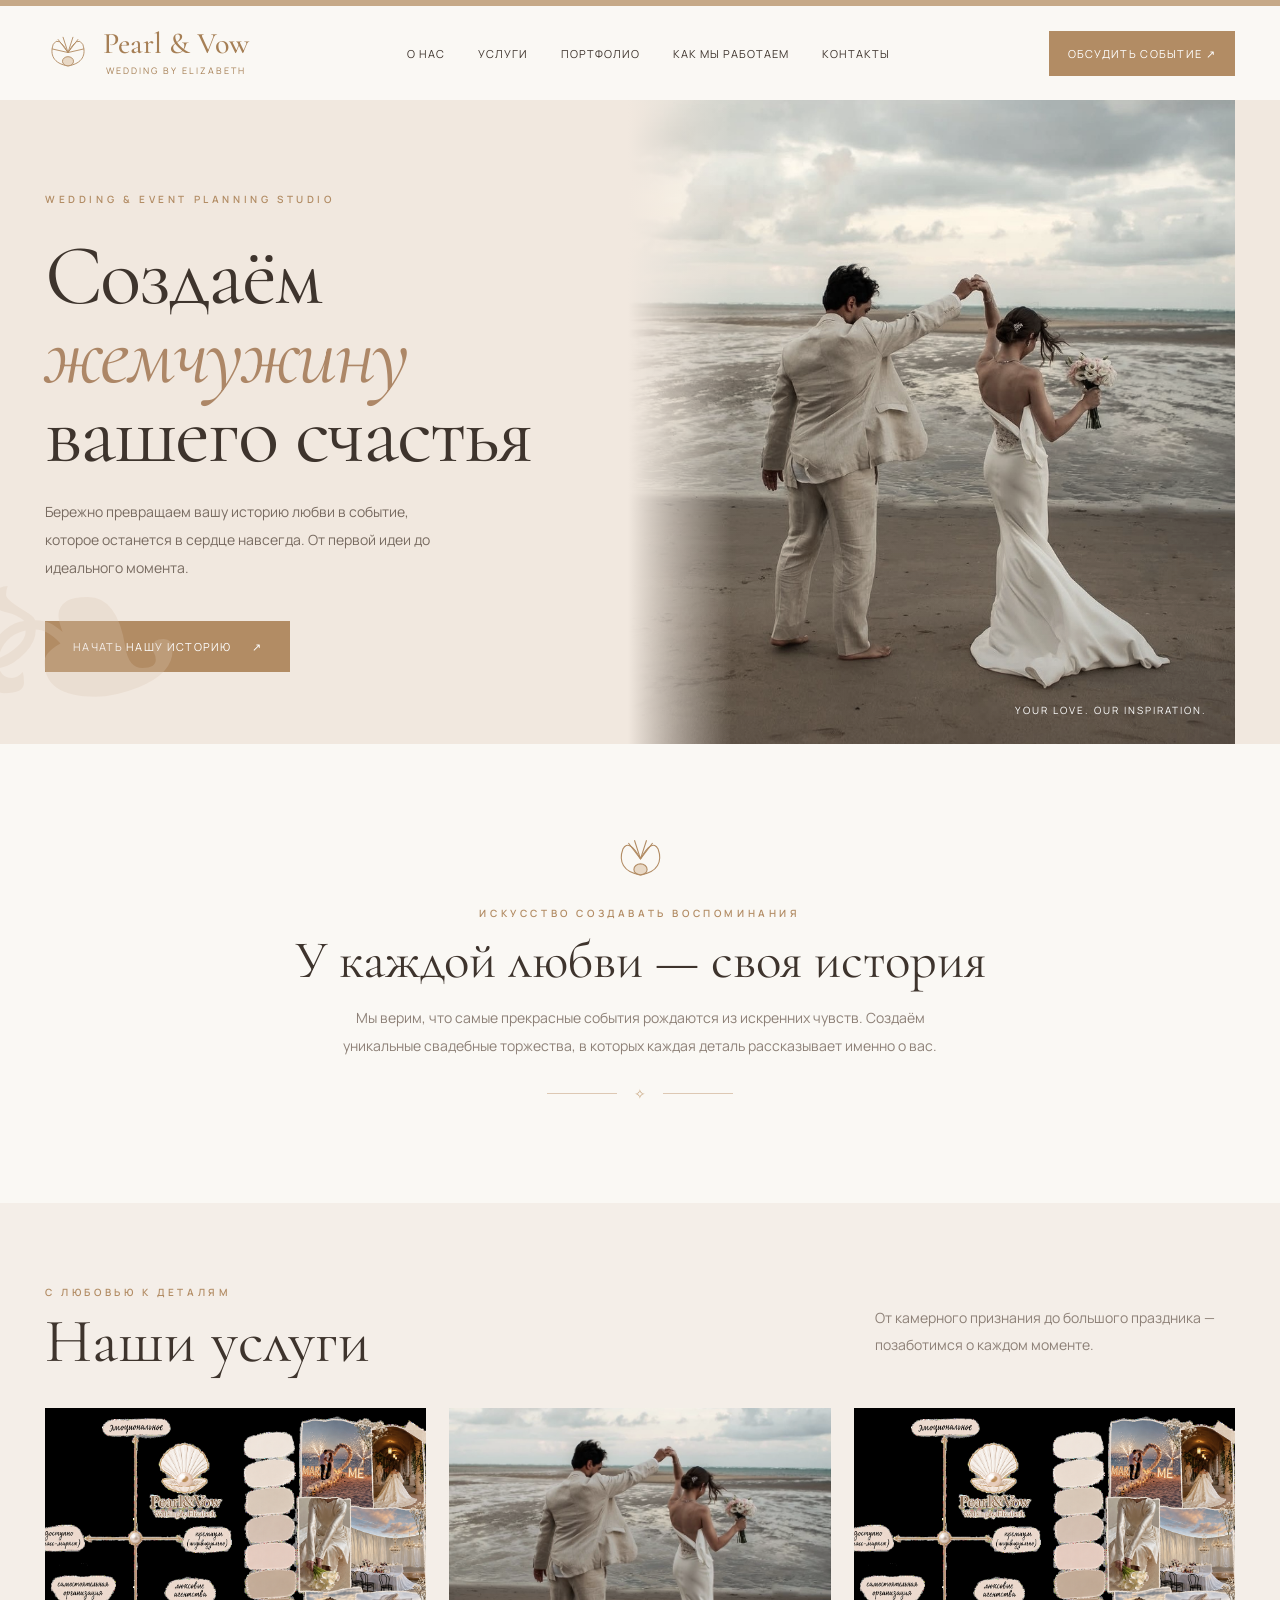
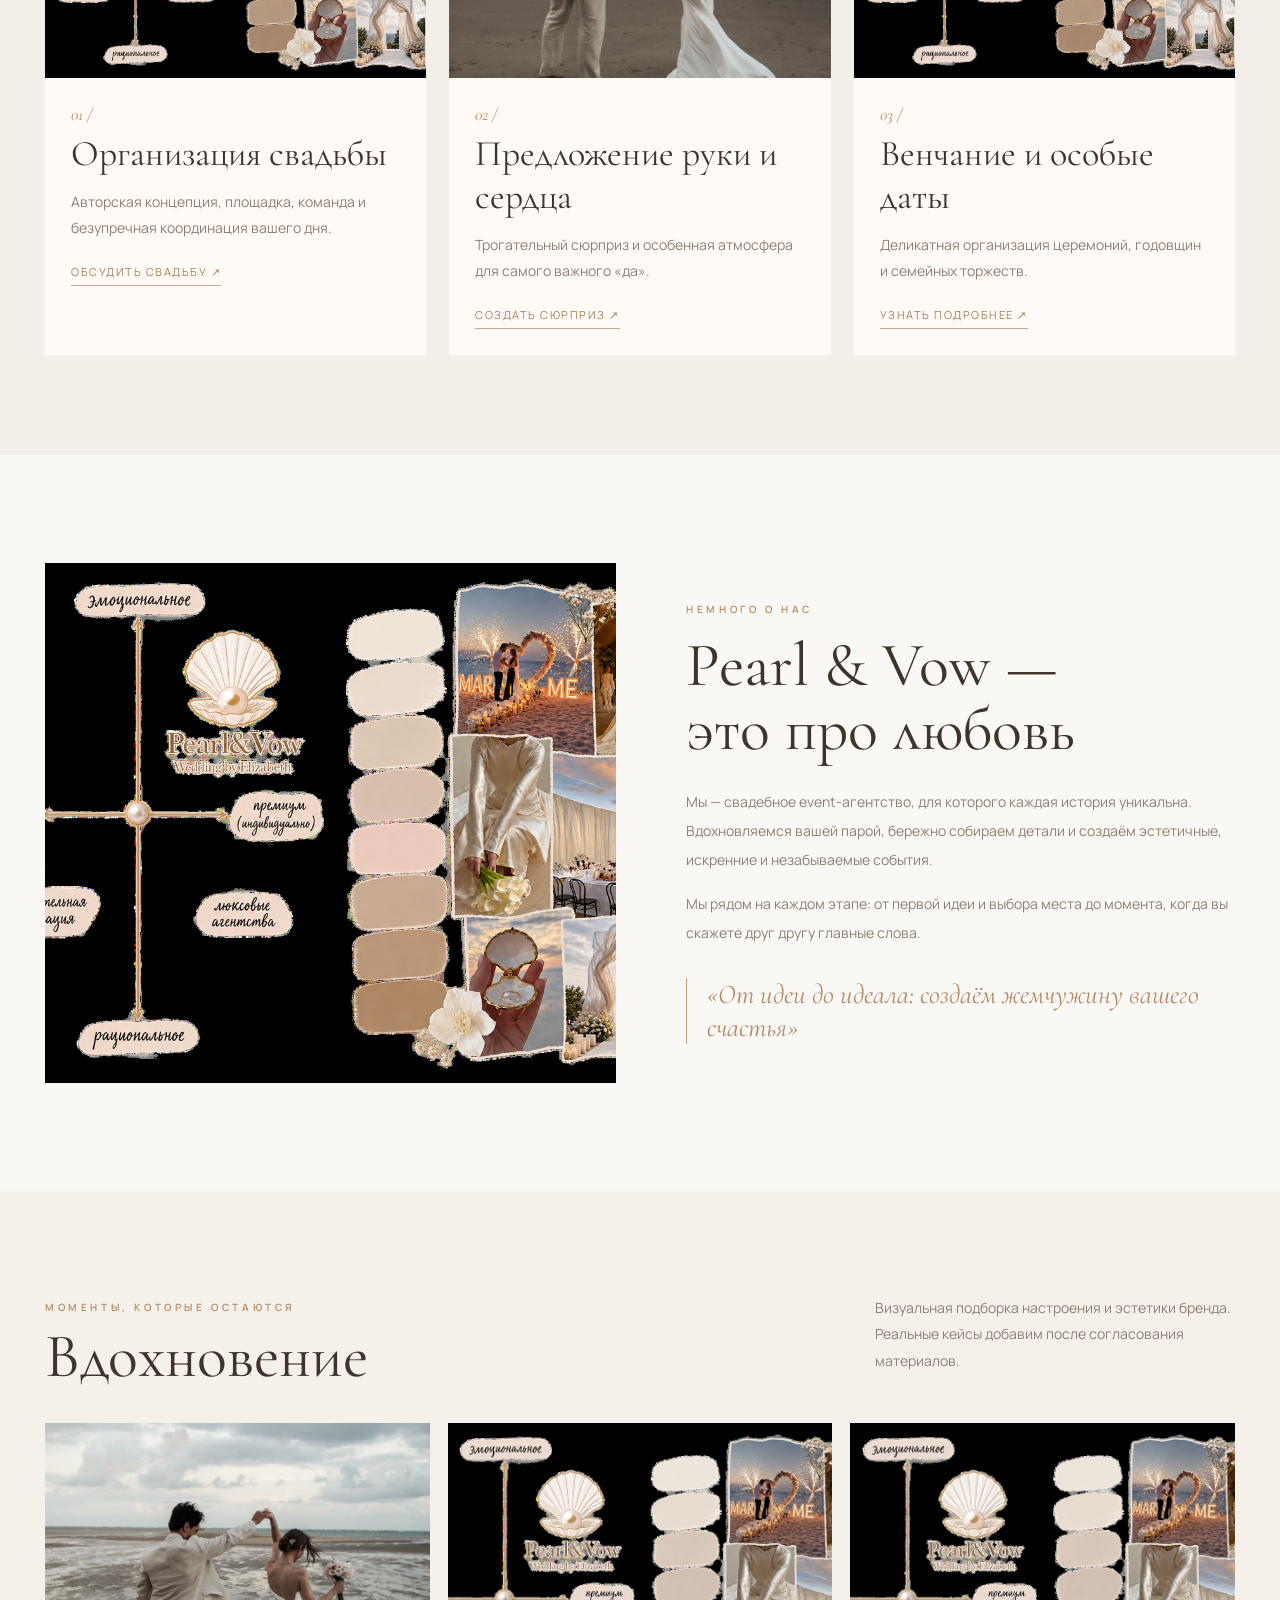
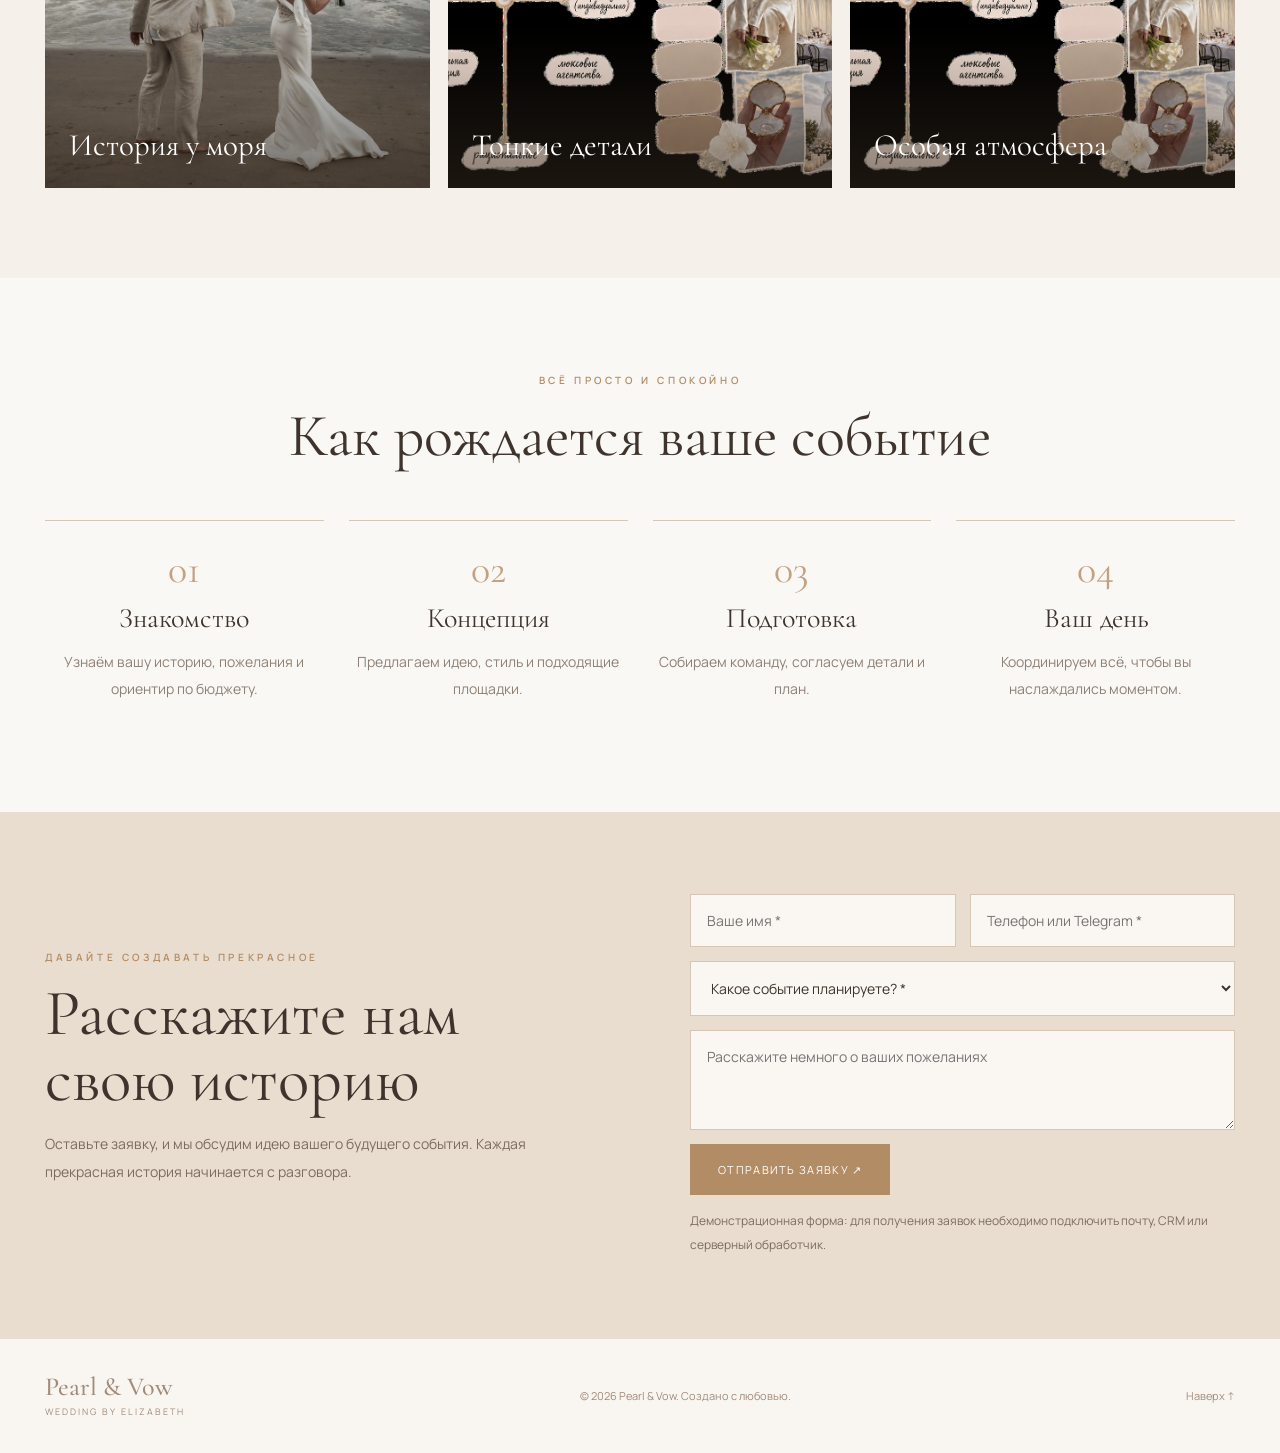
==== index.html @ ef1412bf "Initial" ====
<!doctype html>
<html lang="ru"><head><meta charset="UTF-8"><meta name="viewport" content="width=device-width,initial-scale=1"><meta name="description" content="Pearl & Vow — организация свадеб, венчаний и предложений руки и сердца. Создаём жемчужину вашего счастья."><title>Pearl & Vow — Wedding by Elizabeth</title><link rel="preconnect" href="https://fonts.googleapis.com"><link rel="preconnect" href="https://fonts.gstatic.com" crossorigin><link href="https://fonts.googleapis.com/css2?family=Cormorant+Garamond:wght@400;500;600&family=Manrope:wght@300;400;500;600&display=swap" rel="stylesheet"><style>
:root{--paper:#faf8f4;--cream:#f3eee7;--sand:#e5d7ca;--gold:#b28c64;--ink:#3e342d;--muted:#8d8077}*{box-sizing:border-box}html{scroll-behavior:smooth}body{margin:0;background:var(--paper);color:var(--ink);font-family:Manrope,Arial,sans-serif;font-size:14px}a{color:inherit;text-decoration:none}button,input,select,textarea{font:inherit}button{cursor:pointer}.wrap{width:min(1190px,calc(100% - 80px));margin:auto}.topline{height:6px;background:#c6a988}.nav{height:94px;display:flex;align-items:center;justify-content:space-between;gap:20px}.logo{display:flex;align-items:center;gap:12px;color:#a67f55}.shell{width:46px;height:46px;flex-shrink:0}.brand{font:500 30px/1 'Cormorant Garamond',Georgia,serif;white-space:nowrap}.brand small{display:block;text-align:center;font:9px Manrope;letter-spacing:2px;margin-top:5px}.links{display:flex;gap:33px;align-items:center;font-size:11px;letter-spacing:1px;text-transform:uppercase}.links a:hover{color:var(--gold)}.btn{display:inline-flex;align-items:center;justify-content:center;gap:20px;background:var(--gold);color:white;border:1px solid var(--gold);padding:17px 27px;font-size:11px;letter-spacing:1.3px;text-transform:uppercase;transition:.2s}.btn:hover{background:#97714d}.btn.outline{background:transparent;color:var(--gold)}.nav .btn{padding:14px 18px}.hero{position:relative;background:#f1e8df;overflow:hidden;min-height:620px}.hero-inner{display:grid;grid-template-columns:49% 51%;min-height:620px}.hero-copy{position:relative;padding:92px 35px 72px 0;z-index:2}.eyebrow{font-size:10px;letter-spacing:3.6px;text-transform:uppercase;color:var(--gold);font-weight:600}.hero h1,h2,h3{font-family:'Cormorant Garamond',Georgia,serif;font-weight:400}.hero h1{font-size:clamp(64px,6.7vw,104px);line-height:.92;letter-spacing:-2px;margin:31px 0 24px}.hero h1 em{color:#ad8767;font-weight:400}.hero p{max-width:410px;color:#786b61;font-size:14px;line-height:2}.hero .btn{margin-top:25px}.hero-image{position:relative;min-height:620px;background:#c9b9a9}.hero-image img{width:100%;height:100%;position:absolute;object-fit:cover;object-position:center 44%;filter:saturate(.72) sepia(.12)}.hero-image:after{content:'';position:absolute;inset:0;background:linear-gradient(90deg,#f1e8df 0%,transparent 17%),linear-gradient(0deg,#5d493b33,transparent 35%)}.hero-caption{position:absolute;right:28px;bottom:27px;color:white;z-index:2;letter-spacing:2px;font-size:10px;text-transform:uppercase}.flower{position:absolute;left:-85px;bottom:-80px;font:280px 'Cormorant Garamond',serif;color:#dbc5b2;opacity:.28;pointer-events:none}.intro{padding:88px 0 76px;text-align:center}.intro .shell{margin:0 auto 15px;width:55px;height:55px}.intro h2{font-size:53px;margin:8px 0 12px}.intro p{max-width:630px;margin:0 auto;line-height:2;color:var(--muted)}.ornament{display:flex;align-items:center;justify-content:center;gap:17px;color:#c9a882;margin:24px auto}.ornament:before,.ornament:after{content:'';width:70px;height:1px;background:#ddc8b3}.services{padding:82px 0 100px;background:#f4eee8}.section-heading{display:flex;align-items:end;justify-content:space-between;gap:20px;margin-bottom:35px}.section-heading h2{font-size:62px;line-height:1;margin:12px 0 0}.section-heading p{color:var(--muted);max-width:360px;line-height:1.9}.service-grid{display:grid;grid-template-columns:repeat(3,1fr);gap:23px}.service{background:#fffaf6;overflow:hidden}.service-image{height:270px;overflow:hidden;background:#e5d6c8}.service-image img{height:100%;width:100%;object-fit:cover;transition:transform .5s;filter:saturate(.8)}.service:hover img{transform:scale(1.04)}.service-body{padding:26px 26px 32px}.service .num{font:italic 17px 'Cormorant Garamond',serif;color:var(--gold)}.service h3{font-size:36px;margin:7px 0}.service p{color:var(--muted);line-height:1.9;min-height:58px}.more{font-size:11px;letter-spacing:1.5px;text-transform:uppercase;color:#a47f5a;border-bottom:1px solid #c7aa8b;padding-bottom:6px}.about{padding:108px 0}.about-grid{display:grid;grid-template-columns:48% 52%;gap:70px;align-items:center}.about-photo{height:520px;position:relative;background:#eee4d9}.about-photo img{width:100%;height:100%;object-fit:cover;object-position:center}.about-copy{padding-right:70px}.about h2{font-size:62px;line-height:1.04;margin:18px 0 24px}.about p{line-height:2.1;color:var(--muted)}.quote{font:italic 27px 'Cormorant Garamond',serif;color:#b08b69;border-left:1px solid #c4a17e;padding-left:20px;margin-top:30px}.portfolio{background:#f6f0ea;padding:90px 0}.portfolio-grid{display:grid;grid-template-columns:1fr 1fr 1fr;gap:18px}.portfolio-card{position:relative;height:365px;overflow:hidden;background:#ddcbb8}.portfolio-card img{width:100%;height:100%;object-fit:cover;filter:saturate(.72);transition:transform .4s}.portfolio-card:hover img{transform:scale(1.05)}.portfolio-card:after{content:'';position:absolute;inset:55% 0 0;background:linear-gradient(transparent,#35291e88)}.portfolio-card span{position:absolute;bottom:24px;left:24px;color:white;z-index:1;font:31px 'Cormorant Garamond',serif}.steps{padding:95px 0;text-align:center}.steps h2{font-size:60px;margin:13px 0 48px}.steps-grid{display:grid;grid-template-columns:repeat(4,1fr);gap:25px}.step{border-top:1px solid #d9c7b5;padding-top:24px}.step b{font:40px 'Cormorant Garamond',serif;color:#c2a282}.step h3{font-size:28px;margin:8px 0}.step p{color:var(--muted);line-height:1.9}.contact{background:#e9ddd0;padding:82px 0}.contact-grid{display:grid;grid-template-columns:1fr 1fr;gap:100px;align-items:center}.contact h2{font-size:65px;line-height:1.02;margin:17px 0}.contact p{line-height:2;color:#7b6c60}.contact form{display:grid;grid-template-columns:1fr 1fr;gap:14px}.contact input,.contact select,.contact textarea{width:100%;padding:16px;border:1px solid #d7c6b5;background:#faf7f2;color:var(--ink);outline-color:#b28c64;border-radius:0}.contact textarea,.contact form button,.contact .full{grid-column:1/-1}.contact textarea{resize:vertical;min-height:100px}.contact form button{justify-self:start}.notice{font-size:12px!important;grid-column:1/-1;margin:0}.footer{background:#f9f6f2;padding:35px 0}.footer-inner{display:flex;align-items:center;justify-content:space-between;color:#a18b7b;font-size:11px}.footer .brand{font-size:26px}.mobile-menu{display:none}.mobile-links{display:none}@media(max-width:900px){.wrap{width:min(100% - 36px,1190px)}.links,.nav>.btn{display:none}.nav{height:78px}.mobile-menu{display:block;border:0;background:transparent;font-size:26px;color:var(--ink)}.mobile-links.open{display:flex;flex-direction:column;gap:18px;padding:15px 20px 25px;background:var(--paper)}.hero-inner{grid-template-columns:1fr}.hero-copy{padding:65px 0 50px}.hero-image{min-height:430px}.hero{min-height:0}.hero h1{font-size:74px}.service-grid,.portfolio-grid{grid-template-columns:1fr 1fr}.about-grid,.contact-grid{grid-template-columns:1fr;gap:35px}.about-copy{padding-right:0}.steps-grid{grid-template-columns:1fr 1fr}.section-heading h2{font-size:49px}}@media(max-width:600px){.brand{font-size:25px}.hero h1{font-size:60px}.hero-image{min-height:340px}.intro,.about,.portfolio,.services,.steps,.contact{padding:60px 0}.intro h2,.about h2,.steps h2,.contact h2{font-size:46px}.section-heading{display:block}.section-heading h2{font-size:45px}.service-grid,.portfolio-grid,.steps-grid,.contact form{grid-template-columns:1fr}.portfolio-card{height:320px}.about-photo{height:400px}.contact-grid{gap:20px}.contact form button,.contact textarea,.contact .full{grid-column:1}.footer-inner{gap:20px;flex-wrap:wrap}.service-image{height:280px}}
</style></head><body><div class="topline"></div><header class="wrap nav"><a class="logo" href="#top"><svg class="shell" viewBox="0 0 100 100" fill="none" stroke="#b28c64" stroke-width="2"><path d="M50 78C18 73 10 53 18 31Q29 11 50 49Q71 11 82 31C90 53 82 73 50 78Z"/><path d="M50 49 28 20M50 49 39 15M50 49 61 15M50 49 72 20M50 49 15 41M50 49 85 41"/><ellipse cx="50" cy="68" rx="12" ry="10" fill="#e8d8c5" stroke="#b28c64"/></svg><span class="brand">Pearl & Vow<small>WEDDING BY ELIZABETH</small></span></a><nav class="links"><a href="#about">О нас</a><a href="#services">Услуги</a><a href="#portfolio">Портфолио</a><a href="#steps">Как мы работаем</a><a href="#contact">Контакты</a></nav><a class="btn" href="#contact">Обсудить событие ↗</a><button class="mobile-menu" aria-label="Открыть меню" onclick="document.querySelector('.mobile-links').classList.toggle('open')">☰</button></header><nav class="mobile-links wrap"><a href="#about">О нас</a><a href="#services">Услуги</a><a href="#portfolio">Портфолио</a><a href="#steps">Как мы работаем</a><a href="#contact">Контакты</a></nav>
<main id="top"><section class="hero"><div class="wrap hero-inner"><div class="hero-copy"><div class="eyebrow">Wedding & event planning studio</div><h1>Создаём<br><em>жемчужину</em><br>вашего счастья</h1><p>Бережно превращаем вашу историю любви в событие, которое останется в сердце навсегда. От первой идеи до идеального момента.</p><a class="btn" href="#contact">Начать нашу историю <span>↗</span></a><div class="flower">❧</div></div><div class="hero-image"><img src="assets/beach.jpeg" alt="Молодожёны на берегу моря"><span class="hero-caption">Your love. Our inspiration.</span></div></div></section>
<section class="intro wrap"><svg class="shell" viewBox="0 0 100 100" fill="none" stroke="#b28c64" stroke-width="2"><path d="M50 78C18 73 10 53 18 31Q29 11 50 49Q71 11 82 31C90 53 82 73 50 78Z"/><path d="M50 49 28 20M50 49 39 15M50 49 61 15M50 49 72 20"/><ellipse cx="50" cy="68" rx="12" ry="10" fill="#e8d8c5"/></svg><div class="eyebrow">Искусство создавать воспоминания</div><h2>У каждой любви — своя история</h2><p>Мы верим, что самые прекрасные события рождаются из искренних чувств. Создаём уникальные свадебные торжества, в которых каждая деталь рассказывает именно о вас.</p><div class="ornament">✧</div></section>
<section class="services" id="services"><div class="wrap"><div class="section-heading"><div><div class="eyebrow">С любовью к деталям</div><h2>Наши услуги</h2></div><p>От камерного признания до большого праздника — позаботимся о каждом моменте.</p></div><div class="service-grid"><article class="service"><div class="service-image"><img src="https://images.unsplash.com/photo-1519741497674-611481863552?w=900&q=85" alt="Свадебная церемония" onerror="this.src='assets/moodboard.png'"></div><div class="service-body"><span class="num">01 /</span><h3>Организация свадьбы</h3><p>Авторская концепция, площадка, команда и безупречная координация вашего дня.</p><a class="more" href="#contact">Обсудить свадьбу ↗</a></div></article><article class="service"><div class="service-image"><img src="https://images.unsplash.com/photo-1523438885200-e635ba2c371e?w=900&q=85" alt="Предложение руки и сердца" onerror="this.src='assets/beach.jpeg'"></div><div class="service-body"><span class="num">02 /</span><h3>Предложение руки и сердца</h3><p>Трогательный сюрприз и особенная атмосфера для самого важного «да».</p><a class="more" href="#contact">Создать сюрприз ↗</a></div></article><article class="service"><div class="service-image"><img src="https://images.unsplash.com/photo-1511795409834-ef04bbd61622?w=900&q=85" alt="Праздничное оформление" onerror="this.src='assets/moodboard.png'"></div><div class="service-body"><span class="num">03 /</span><h3>Венчание и особые даты</h3><p>Деликатная организация церемоний, годовщин и семейных торжеств.</p><a class="more" href="#contact">Узнать подробнее ↗</a></div></article></div></div></section>
<section class="about wrap" id="about"><div class="about-grid"><div class="about-photo"><img src="assets/moodboard.png" alt="Фирменный свадебный мудборд Pearl & Vow"></div><div class="about-copy"><div class="eyebrow">Немного о нас</div><h2>Pearl & Vow —<br>это про любовь</h2><p>Мы — свадебное event-агентство, для которого каждая история уникальна. Вдохновляемся вашей парой, бережно собираем детали и создаём эстетичные, искренние и незабываемые события.</p><p>Мы рядом на каждом этапе: от первой идеи и выбора места до момента, когда вы скажете друг другу главные слова.</p><div class="quote">«От идеи до идеала: создаём жемчужину вашего счастья»</div></div></div></section>
<section class="portfolio" id="portfolio"><div class="wrap"><div class="section-heading"><div><div class="eyebrow">Моменты, которые остаются</div><h2>Вдохновение</h2></div><p>Визуальная подборка настроения и эстетики бренда. Реальные кейсы добавим после согласования материалов.</p></div><div class="portfolio-grid"><div class="portfolio-card"><img src="assets/beach.jpeg" alt="История любви у моря"><span>История у моря</span></div><div class="portfolio-card"><img src="https://images.unsplash.com/photo-1519225421980-715cb0215aed?w=900&q=85" alt="Свадебный декор" onerror="this.src='assets/moodboard.png'"><span>Тонкие детали</span></div><div class="portfolio-card"><img src="https://images.unsplash.com/photo-1464366400600-7168b8af9bc3?w=900&q=85" alt="Свадебный ужин" onerror="this.src='assets/moodboard.png'"><span>Особая атмосфера</span></div></div></div></section>
<section class="steps wrap" id="steps"><div class="eyebrow">Всё просто и спокойно</div><h2>Как рождается ваше событие</h2><div class="steps-grid"><div class="step"><b>01</b><h3>Знакомство</h3><p>Узнаём вашу историю, пожелания и ориентир по бюджету.</p></div><div class="step"><b>02</b><h3>Концепция</h3><p>Предлагаем идею, стиль и подходящие площадки.</p></div><div class="step"><b>03</b><h3>Подготовка</h3><p>Собираем команду, согласуем детали и план.</p></div><div class="step"><b>04</b><h3>Ваш день</h3><p>Координируем всё, чтобы вы наслаждались моментом.</p></div></div></section>
<section class="contact" id="contact"><div class="wrap contact-grid"><div><div class="eyebrow">Давайте создавать прекрасное</div><h2>Расскажите нам<br>свою историю</h2><p>Оставьте заявку, и мы обсудим идею вашего будущего события. Каждая прекрасная история начинается с разговора.</p></div><form id="lead"><input name="name" placeholder="Ваше имя *" required><input name="phone" type="tel" placeholder="Телефон или Telegram *" required><select name="event" class="full" required><option value="">Какое событие планируете? *</option><option>Свадьба</option><option>Предложение руки и сердца</option><option>Венчание</option><option>Годовщина / другое событие</option></select><textarea name="message" placeholder="Расскажите немного о ваших пожеланиях"></textarea><button class="btn" type="submit">Отправить заявку ↗</button><p class="notice" id="notice">Демонстрационная форма: для получения заявок необходимо подключить почту, CRM или серверный обработчик.</p></form></div></section></main><footer class="footer"><div class="wrap footer-inner"><span class="brand">Pearl & Vow<small>WEDDING BY ELIZABETH</small></span><span>© <span id="year"></span> Pearl & Vow. Создано с любовью.</span><a href="#top">Наверх ↑</a></div></footer><script>document.getElementById('year').textContent=new Date().getFullYear();document.querySelectorAll('.mobile-links a').forEach(a=>a.addEventListener('click',()=>document.querySelector('.mobile-links').classList.remove('open')));document.getElementById('lead').addEventListener('submit',e=>{e.preventDefault();document.getElementById('notice').textContent='Форма заполнена. Это демонстрация: отправка данных пока не подключена.';});</script></body></html>
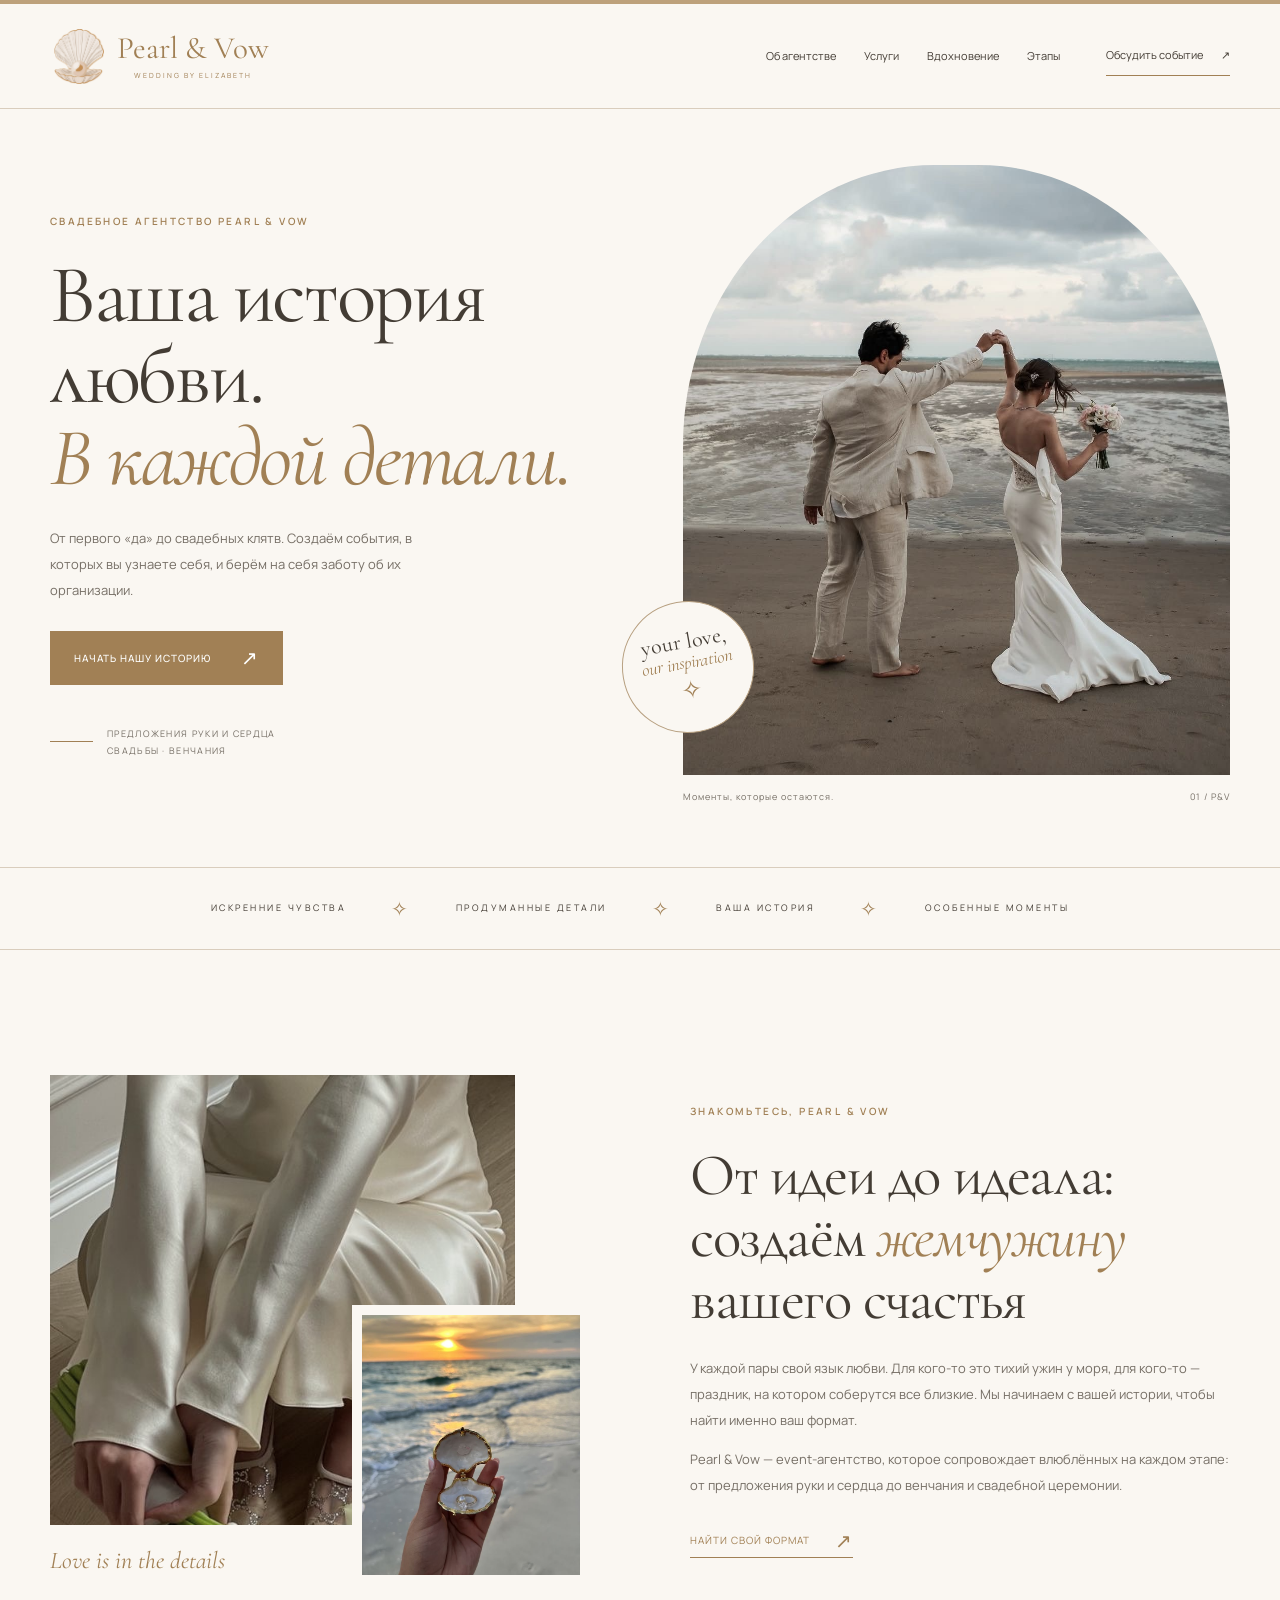
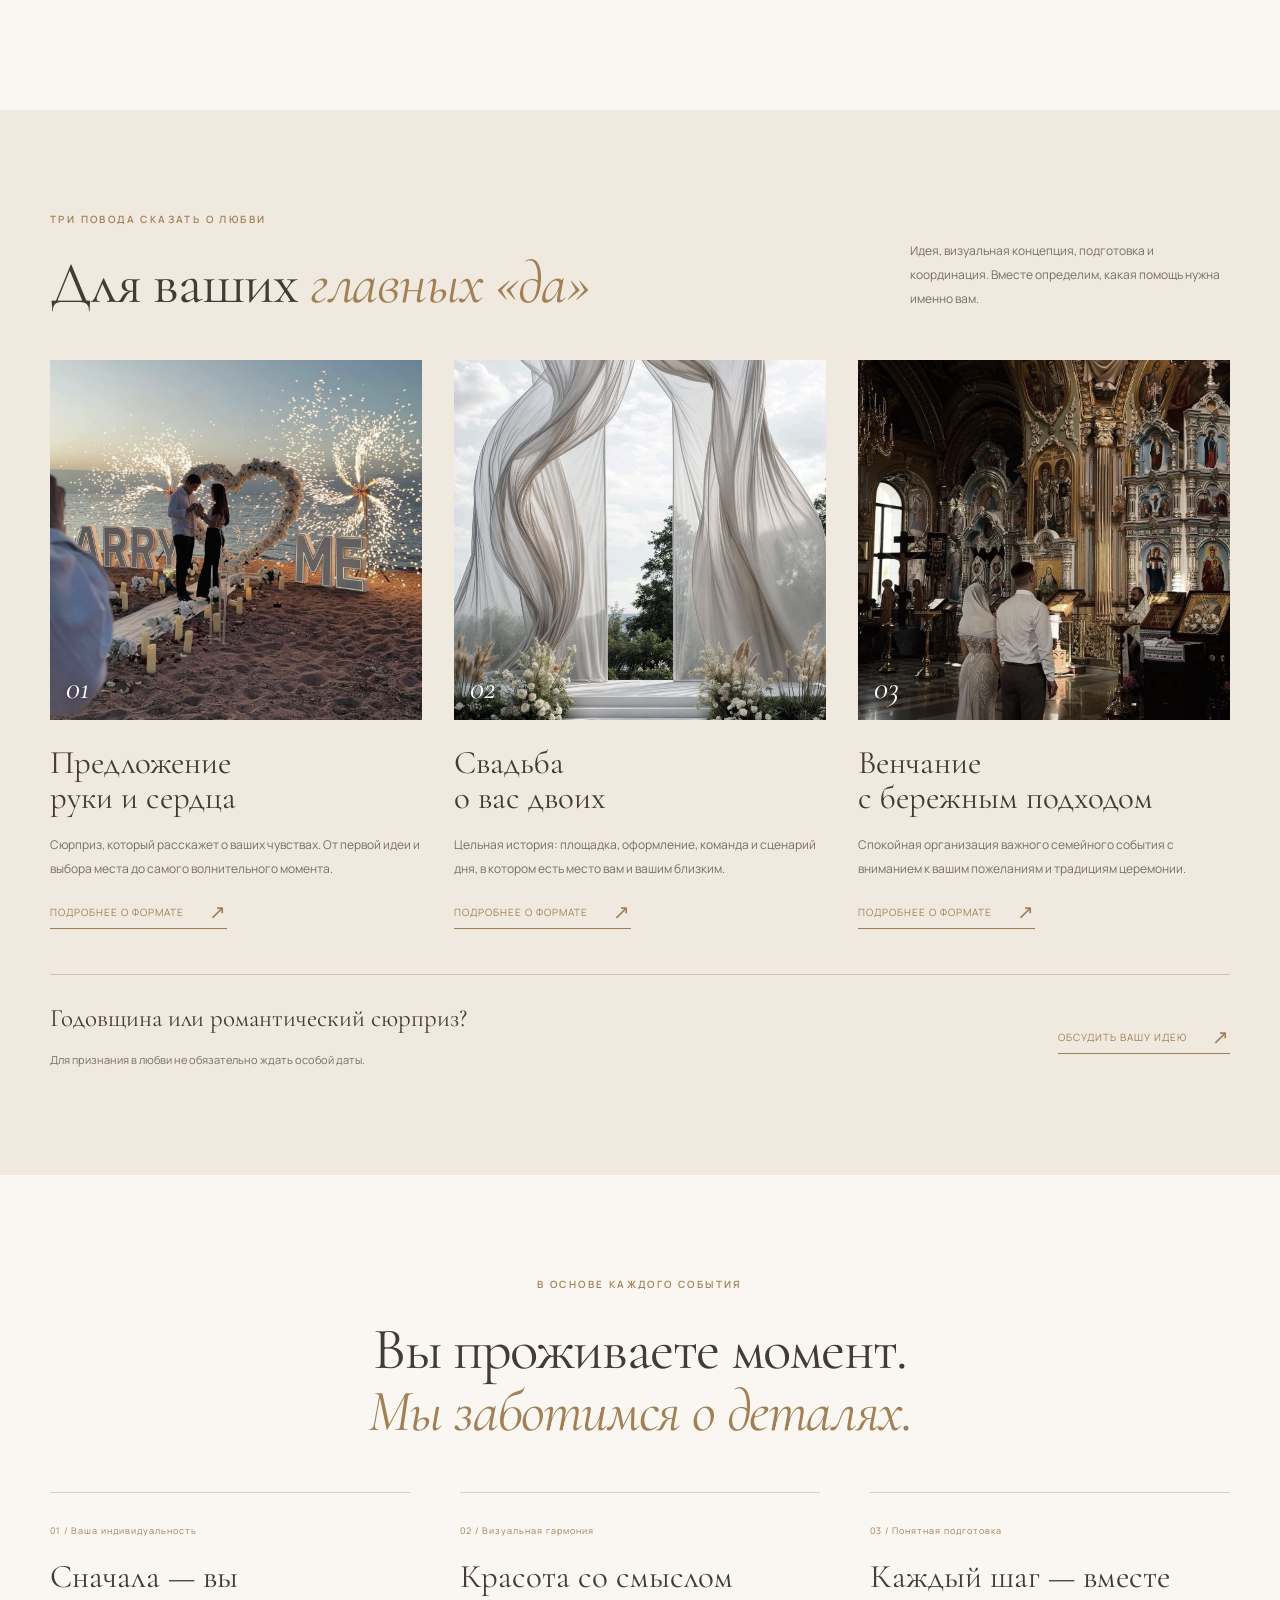
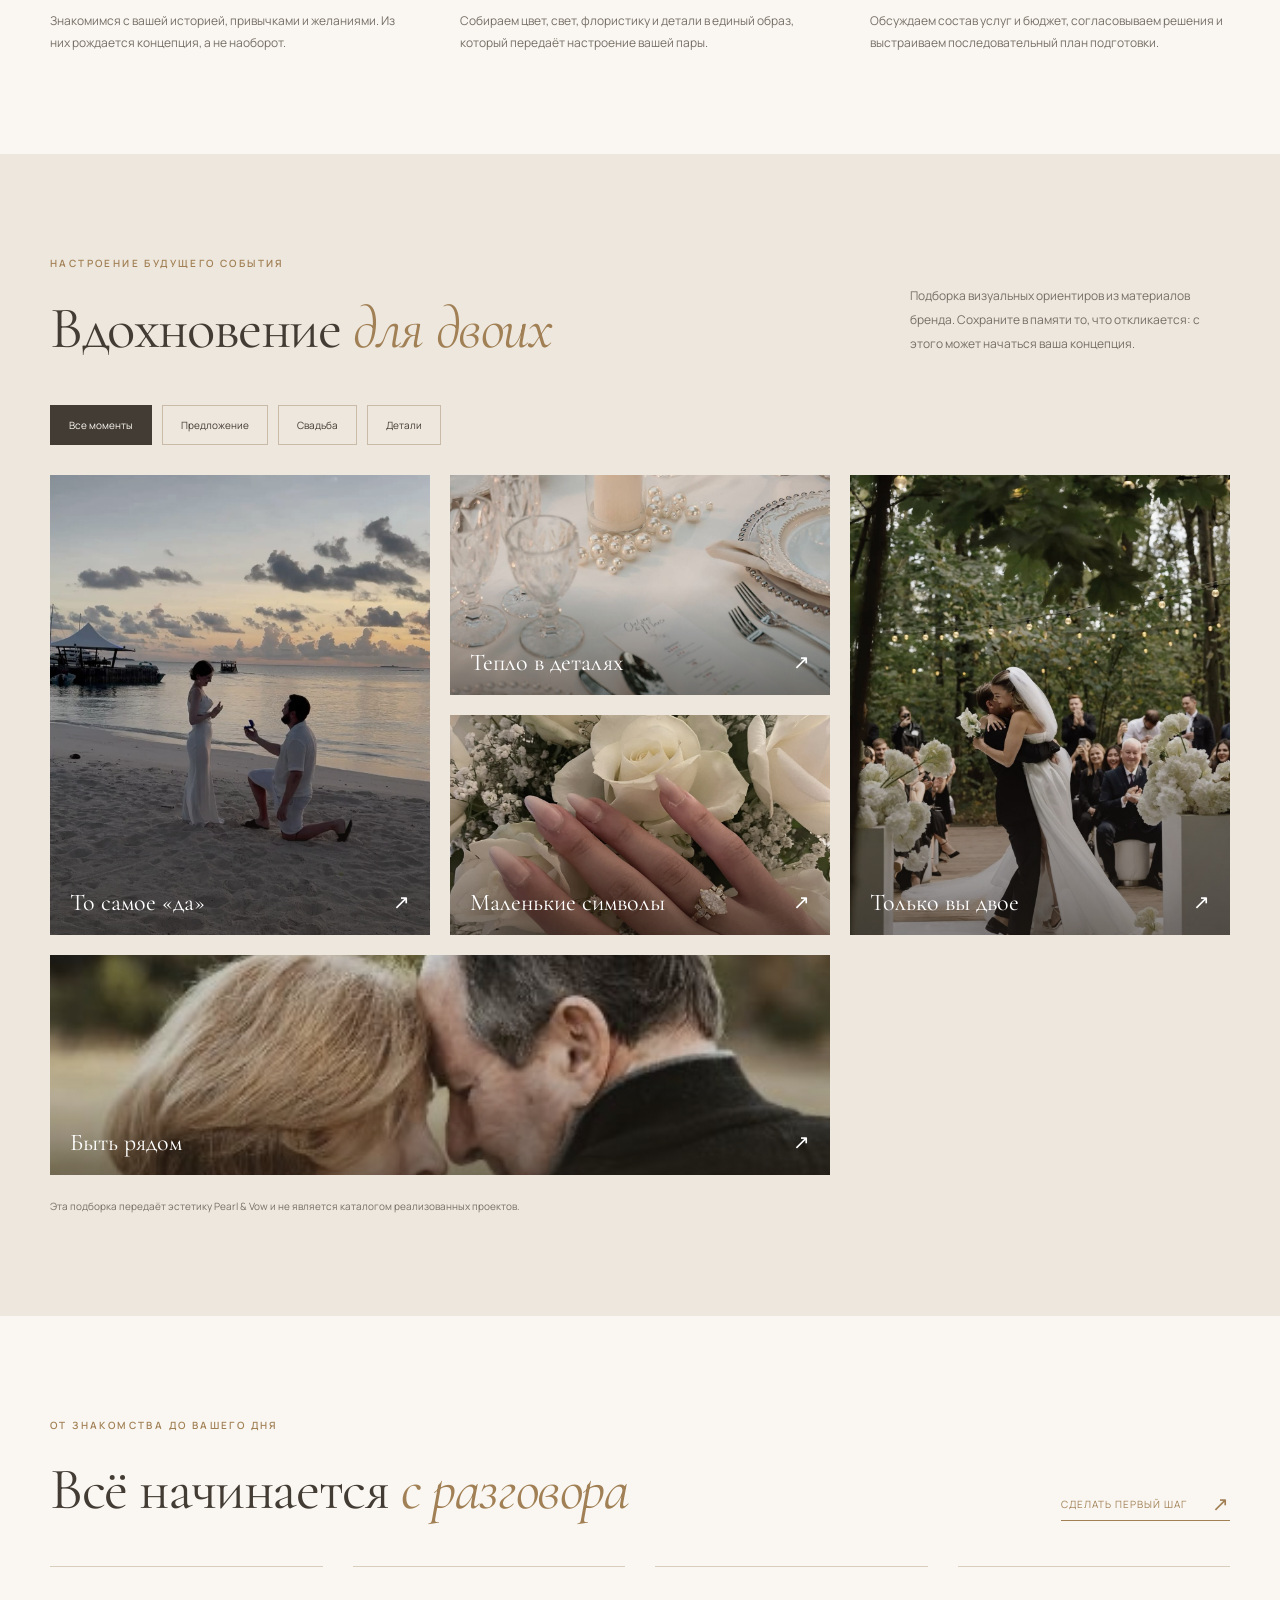
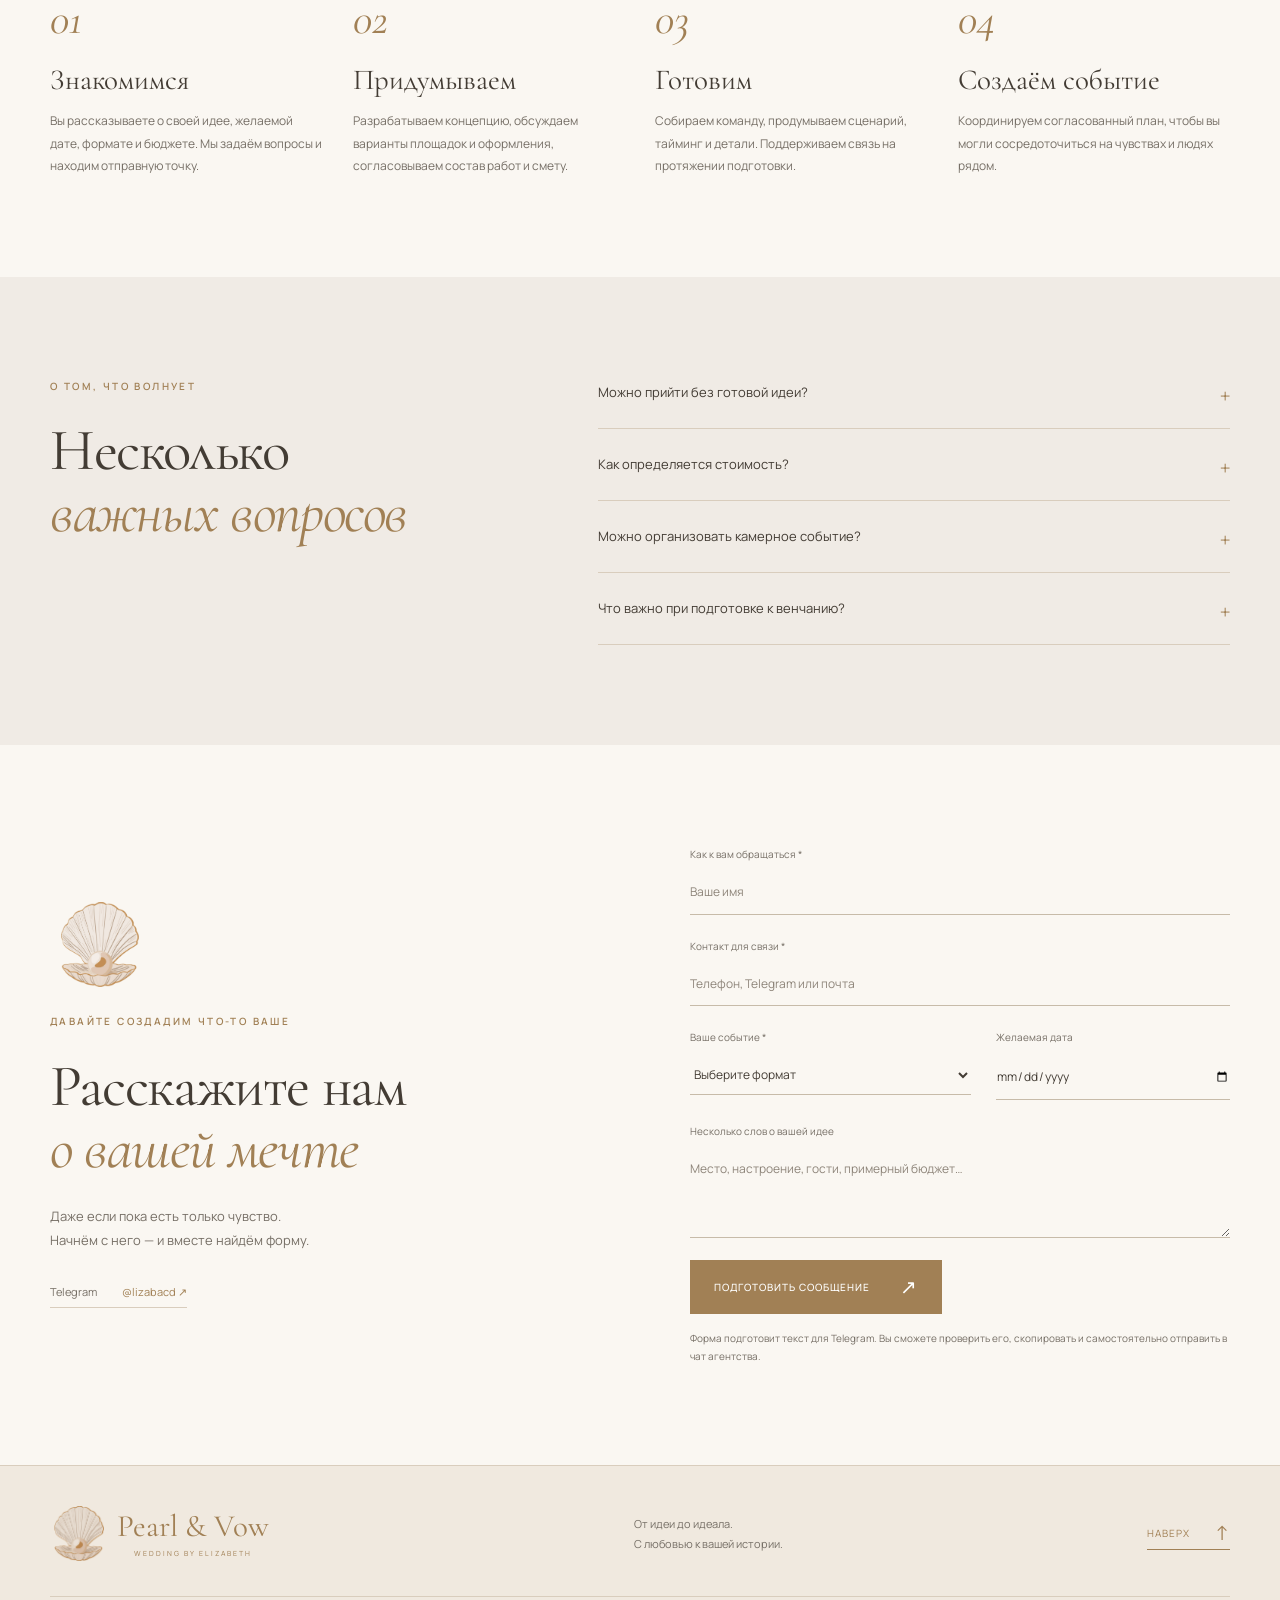
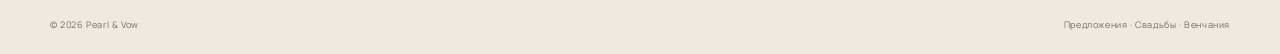
==== commit 68ca43bb: "AA" ====
--- a/index.html
+++ b/index.html
@@ -1,11 +1,65 @@
 <!doctype html>
-<html lang="ru"><head><meta charset="UTF-8"><meta name="viewport" content="width=device-width,initial-scale=1"><meta name="description" content="Pearl & Vow — организация свадеб, венчаний и предложений руки и сердца. Создаём жемчужину вашего счастья."><title>Pearl & Vow — Wedding by Elizabeth</title><link rel="preconnect" href="https://fonts.googleapis.com"><link rel="preconnect" href="https://fonts.gstatic.com" crossorigin><link href="https://fonts.googleapis.com/css2?family=Cormorant+Garamond:wght@400;500;600&family=Manrope:wght@300;400;500;600&display=swap" rel="stylesheet"><style>
-:root{--paper:#faf8f4;--cream:#f3eee7;--sand:#e5d7ca;--gold:#b28c64;--ink:#3e342d;--muted:#8d8077}*{box-sizing:border-box}html{scroll-behavior:smooth}body{margin:0;background:var(--paper);color:var(--ink);font-family:Manrope,Arial,sans-serif;font-size:14px}a{color:inherit;text-decoration:none}button,input,select,textarea{font:inherit}button{cursor:pointer}.wrap{width:min(1190px,calc(100% - 80px));margin:auto}.topline{height:6px;background:#c6a988}.nav{height:94px;display:flex;align-items:center;justify-content:space-between;gap:20px}.logo{display:flex;align-items:center;gap:12px;color:#a67f55}.shell{width:46px;height:46px;flex-shrink:0}.brand{font:500 30px/1 'Cormorant Garamond',Georgia,serif;white-space:nowrap}.brand small{display:block;text-align:center;font:9px Manrope;letter-spacing:2px;margin-top:5px}.links{display:flex;gap:33px;align-items:center;font-size:11px;letter-spacing:1px;text-transform:uppercase}.links a:hover{color:var(--gold)}.btn{display:inline-flex;align-items:center;justify-content:center;gap:20px;background:var(--gold);color:white;border:1px solid var(--gold);padding:17px 27px;font-size:11px;letter-spacing:1.3px;text-transform:uppercase;transition:.2s}.btn:hover{background:#97714d}.btn.outline{background:transparent;color:var(--gold)}.nav .btn{padding:14px 18px}.hero{position:relative;background:#f1e8df;overflow:hidden;min-height:620px}.hero-inner{display:grid;grid-template-columns:49% 51%;min-height:620px}.hero-copy{position:relative;padding:92px 35px 72px 0;z-index:2}.eyebrow{font-size:10px;letter-spacing:3.6px;text-transform:uppercase;color:var(--gold);font-weight:600}.hero h1,h2,h3{font-family:'Cormorant Garamond',Georgia,serif;font-weight:400}.hero h1{font-size:clamp(64px,6.7vw,104px);line-height:.92;letter-spacing:-2px;margin:31px 0 24px}.hero h1 em{color:#ad8767;font-weight:400}.hero p{max-width:410px;color:#786b61;font-size:14px;line-height:2}.hero .btn{margin-top:25px}.hero-image{position:relative;min-height:620px;background:#c9b9a9}.hero-image img{width:100%;height:100%;position:absolute;object-fit:cover;object-position:center 44%;filter:saturate(.72) sepia(.12)}.hero-image:after{content:'';position:absolute;inset:0;background:linear-gradient(90deg,#f1e8df 0%,transparent 17%),linear-gradient(0deg,#5d493b33,transparent 35%)}.hero-caption{position:absolute;right:28px;bottom:27px;color:white;z-index:2;letter-spacing:2px;font-size:10px;text-transform:uppercase}.flower{position:absolute;left:-85px;bottom:-80px;font:280px 'Cormorant Garamond',serif;color:#dbc5b2;opacity:.28;pointer-events:none}.intro{padding:88px 0 76px;text-align:center}.intro .shell{margin:0 auto 15px;width:55px;height:55px}.intro h2{font-size:53px;margin:8px 0 12px}.intro p{max-width:630px;margin:0 auto;line-height:2;color:var(--muted)}.ornament{display:flex;align-items:center;justify-content:center;gap:17px;color:#c9a882;margin:24px auto}.ornament:before,.ornament:after{content:'';width:70px;height:1px;background:#ddc8b3}.services{padding:82px 0 100px;background:#f4eee8}.section-heading{display:flex;align-items:end;justify-content:space-between;gap:20px;margin-bottom:35px}.section-heading h2{font-size:62px;line-height:1;margin:12px 0 0}.section-heading p{color:var(--muted);max-width:360px;line-height:1.9}.service-grid{display:grid;grid-template-columns:repeat(3,1fr);gap:23px}.service{background:#fffaf6;overflow:hidden}.service-image{height:270px;overflow:hidden;background:#e5d6c8}.service-image img{height:100%;width:100%;object-fit:cover;transition:transform .5s;filter:saturate(.8)}.service:hover img{transform:scale(1.04)}.service-body{padding:26px 26px 32px}.service .num{font:italic 17px 'Cormorant Garamond',serif;color:var(--gold)}.service h3{font-size:36px;margin:7px 0}.service p{color:var(--muted);line-height:1.9;min-height:58px}.more{font-size:11px;letter-spacing:1.5px;text-transform:uppercase;color:#a47f5a;border-bottom:1px solid #c7aa8b;padding-bottom:6px}.about{padding:108px 0}.about-grid{display:grid;grid-template-columns:48% 52%;gap:70px;align-items:center}.about-photo{height:520px;position:relative;background:#eee4d9}.about-photo img{width:100%;height:100%;object-fit:cover;object-position:center}.about-copy{padding-right:70px}.about h2{font-size:62px;line-height:1.04;margin:18px 0 24px}.about p{line-height:2.1;color:var(--muted)}.quote{font:italic 27px 'Cormorant Garamond',serif;color:#b08b69;border-left:1px solid #c4a17e;padding-left:20px;margin-top:30px}.portfolio{background:#f6f0ea;padding:90px 0}.portfolio-grid{display:grid;grid-template-columns:1fr 1fr 1fr;gap:18px}.portfolio-card{position:relative;height:365px;overflow:hidden;background:#ddcbb8}.portfolio-card img{width:100%;height:100%;object-fit:cover;filter:saturate(.72);transition:transform .4s}.portfolio-card:hover img{transform:scale(1.05)}.portfolio-card:after{content:'';position:absolute;inset:55% 0 0;background:linear-gradient(transparent,#35291e88)}.portfolio-card span{position:absolute;bottom:24px;left:24px;color:white;z-index:1;font:31px 'Cormorant Garamond',serif}.steps{padding:95px 0;text-align:center}.steps h2{font-size:60px;margin:13px 0 48px}.steps-grid{display:grid;grid-template-columns:repeat(4,1fr);gap:25px}.step{border-top:1px solid #d9c7b5;padding-top:24px}.step b{font:40px 'Cormorant Garamond',serif;color:#c2a282}.step h3{font-size:28px;margin:8px 0}.step p{color:var(--muted);line-height:1.9}.contact{background:#e9ddd0;padding:82px 0}.contact-grid{display:grid;grid-template-columns:1fr 1fr;gap:100px;align-items:center}.contact h2{font-size:65px;line-height:1.02;margin:17px 0}.contact p{line-height:2;color:#7b6c60}.contact form{display:grid;grid-template-columns:1fr 1fr;gap:14px}.contact input,.contact select,.contact textarea{width:100%;padding:16px;border:1px solid #d7c6b5;background:#faf7f2;color:var(--ink);outline-color:#b28c64;border-radius:0}.contact textarea,.contact form button,.contact .full{grid-column:1/-1}.contact textarea{resize:vertical;min-height:100px}.contact form button{justify-self:start}.notice{font-size:12px!important;grid-column:1/-1;margin:0}.footer{background:#f9f6f2;padding:35px 0}.footer-inner{display:flex;align-items:center;justify-content:space-between;color:#a18b7b;font-size:11px}.footer .brand{font-size:26px}.mobile-menu{display:none}.mobile-links{display:none}@media(max-width:900px){.wrap{width:min(100% - 36px,1190px)}.links,.nav>.btn{display:none}.nav{height:78px}.mobile-menu{display:block;border:0;background:transparent;font-size:26px;color:var(--ink)}.mobile-links.open{display:flex;flex-direction:column;gap:18px;padding:15px 20px 25px;background:var(--paper)}.hero-inner{grid-template-columns:1fr}.hero-copy{padding:65px 0 50px}.hero-image{min-height:430px}.hero{min-height:0}.hero h1{font-size:74px}.service-grid,.portfolio-grid{grid-template-columns:1fr 1fr}.about-grid,.contact-grid{grid-template-columns:1fr;gap:35px}.about-copy{padding-right:0}.steps-grid{grid-template-columns:1fr 1fr}.section-heading h2{font-size:49px}}@media(max-width:600px){.brand{font-size:25px}.hero h1{font-size:60px}.hero-image{min-height:340px}.intro,.about,.portfolio,.services,.steps,.contact{padding:60px 0}.intro h2,.about h2,.steps h2,.contact h2{font-size:46px}.section-heading{display:block}.section-heading h2{font-size:45px}.service-grid,.portfolio-grid,.steps-grid,.contact form{grid-template-columns:1fr}.portfolio-card{height:320px}.about-photo{height:400px}.contact-grid{gap:20px}.contact form button,.contact textarea,.contact .full{grid-column:1}.footer-inner{gap:20px;flex-wrap:wrap}.service-image{height:280px}}
-</style></head><body><div class="topline"></div><header class="wrap nav"><a class="logo" href="#top"><svg class="shell" viewBox="0 0 100 100" fill="none" stroke="#b28c64" stroke-width="2"><path d="M50 78C18 73 10 53 18 31Q29 11 50 49Q71 11 82 31C90 53 82 73 50 78Z"/><path d="M50 49 28 20M50 49 39 15M50 49 61 15M50 49 72 20M50 49 15 41M50 49 85 41"/><ellipse cx="50" cy="68" rx="12" ry="10" fill="#e8d8c5" stroke="#b28c64"/></svg><span class="brand">Pearl & Vow<small>WEDDING BY ELIZABETH</small></span></a><nav class="links"><a href="#about">О нас</a><a href="#services">Услуги</a><a href="#portfolio">Портфолио</a><a href="#steps">Как мы работаем</a><a href="#contact">Контакты</a></nav><a class="btn" href="#contact">Обсудить событие ↗</a><button class="mobile-menu" aria-label="Открыть меню" onclick="document.querySelector('.mobile-links').classList.toggle('open')">☰</button></header><nav class="mobile-links wrap"><a href="#about">О нас</a><a href="#services">Услуги</a><a href="#portfolio">Портфолио</a><a href="#steps">Как мы работаем</a><a href="#contact">Контакты</a></nav>
-<main id="top"><section class="hero"><div class="wrap hero-inner"><div class="hero-copy"><div class="eyebrow">Wedding & event planning studio</div><h1>Создаём<br><em>жемчужину</em><br>вашего счастья</h1><p>Бережно превращаем вашу историю любви в событие, которое останется в сердце навсегда. От первой идеи до идеального момента.</p><a class="btn" href="#contact">Начать нашу историю <span>↗</span></a><div class="flower">❧</div></div><div class="hero-image"><img src="assets/beach.jpeg" alt="Молодожёны на берегу моря"><span class="hero-caption">Your love. Our inspiration.</span></div></div></section>
-<section class="intro wrap"><svg class="shell" viewBox="0 0 100 100" fill="none" stroke="#b28c64" stroke-width="2"><path d="M50 78C18 73 10 53 18 31Q29 11 50 49Q71 11 82 31C90 53 82 73 50 78Z"/><path d="M50 49 28 20M50 49 39 15M50 49 61 15M50 49 72 20"/><ellipse cx="50" cy="68" rx="12" ry="10" fill="#e8d8c5"/></svg><div class="eyebrow">Искусство создавать воспоминания</div><h2>У каждой любви — своя история</h2><p>Мы верим, что самые прекрасные события рождаются из искренних чувств. Создаём уникальные свадебные торжества, в которых каждая деталь рассказывает именно о вас.</p><div class="ornament">✧</div></section>
-<section class="services" id="services"><div class="wrap"><div class="section-heading"><div><div class="eyebrow">С любовью к деталям</div><h2>Наши услуги</h2></div><p>От камерного признания до большого праздника — позаботимся о каждом моменте.</p></div><div class="service-grid"><article class="service"><div class="service-image"><img src="https://images.unsplash.com/photo-1519741497674-611481863552?w=900&q=85" alt="Свадебная церемония" onerror="this.src='assets/moodboard.png'"></div><div class="service-body"><span class="num">01 /</span><h3>Организация свадьбы</h3><p>Авторская концепция, площадка, команда и безупречная координация вашего дня.</p><a class="more" href="#contact">Обсудить свадьбу ↗</a></div></article><article class="service"><div class="service-image"><img src="https://images.unsplash.com/photo-1523438885200-e635ba2c371e?w=900&q=85" alt="Предложение руки и сердца" onerror="this.src='assets/beach.jpeg'"></div><div class="service-body"><span class="num">02 /</span><h3>Предложение руки и сердца</h3><p>Трогательный сюрприз и особенная атмосфера для самого важного «да».</p><a class="more" href="#contact">Создать сюрприз ↗</a></div></article><article class="service"><div class="service-image"><img src="https://images.unsplash.com/photo-1511795409834-ef04bbd61622?w=900&q=85" alt="Праздничное оформление" onerror="this.src='assets/moodboard.png'"></div><div class="service-body"><span class="num">03 /</span><h3>Венчание и особые даты</h3><p>Деликатная организация церемоний, годовщин и семейных торжеств.</p><a class="more" href="#contact">Узнать подробнее ↗</a></div></article></div></div></section>
-<section class="about wrap" id="about"><div class="about-grid"><div class="about-photo"><img src="assets/moodboard.png" alt="Фирменный свадебный мудборд Pearl & Vow"></div><div class="about-copy"><div class="eyebrow">Немного о нас</div><h2>Pearl & Vow —<br>это про любовь</h2><p>Мы — свадебное event-агентство, для которого каждая история уникальна. Вдохновляемся вашей парой, бережно собираем детали и создаём эстетичные, искренние и незабываемые события.</p><p>Мы рядом на каждом этапе: от первой идеи и выбора места до момента, когда вы скажете друг другу главные слова.</p><div class="quote">«От идеи до идеала: создаём жемчужину вашего счастья»</div></div></div></section>
-<section class="portfolio" id="portfolio"><div class="wrap"><div class="section-heading"><div><div class="eyebrow">Моменты, которые остаются</div><h2>Вдохновение</h2></div><p>Визуальная подборка настроения и эстетики бренда. Реальные кейсы добавим после согласования материалов.</p></div><div class="portfolio-grid"><div class="portfolio-card"><img src="assets/beach.jpeg" alt="История любви у моря"><span>История у моря</span></div><div class="portfolio-card"><img src="https://images.unsplash.com/photo-1519225421980-715cb0215aed?w=900&q=85" alt="Свадебный декор" onerror="this.src='assets/moodboard.png'"><span>Тонкие детали</span></div><div class="portfolio-card"><img src="https://images.unsplash.com/photo-1464366400600-7168b8af9bc3?w=900&q=85" alt="Свадебный ужин" onerror="this.src='assets/moodboard.png'"><span>Особая атмосфера</span></div></div></div></section>
-<section class="steps wrap" id="steps"><div class="eyebrow">Всё просто и спокойно</div><h2>Как рождается ваше событие</h2><div class="steps-grid"><div class="step"><b>01</b><h3>Знакомство</h3><p>Узнаём вашу историю, пожелания и ориентир по бюджету.</p></div><div class="step"><b>02</b><h3>Концепция</h3><p>Предлагаем идею, стиль и подходящие площадки.</p></div><div class="step"><b>03</b><h3>Подготовка</h3><p>Собираем команду, согласуем детали и план.</p></div><div class="step"><b>04</b><h3>Ваш день</h3><p>Координируем всё, чтобы вы наслаждались моментом.</p></div></div></section>
-<section class="contact" id="contact"><div class="wrap contact-grid"><div><div class="eyebrow">Давайте создавать прекрасное</div><h2>Расскажите нам<br>свою историю</h2><p>Оставьте заявку, и мы обсудим идею вашего будущего события. Каждая прекрасная история начинается с разговора.</p></div><form id="lead"><input name="name" placeholder="Ваше имя *" required><input name="phone" type="tel" placeholder="Телефон или Telegram *" required><select name="event" class="full" required><option value="">Какое событие планируете? *</option><option>Свадьба</option><option>Предложение руки и сердца</option><option>Венчание</option><option>Годовщина / другое событие</option></select><textarea name="message" placeholder="Расскажите немного о ваших пожеланиях"></textarea><button class="btn" type="submit">Отправить заявку ↗</button><p class="notice" id="notice">Демонстрационная форма: для получения заявок необходимо подключить почту, CRM или серверный обработчик.</p></form></div></section></main><footer class="footer"><div class="wrap footer-inner"><span class="brand">Pearl & Vow<small>WEDDING BY ELIZABETH</small></span><span>© <span id="year"></span> Pearl & Vow. Создано с любовью.</span><a href="#top">Наверх ↑</a></div></footer><script>document.getElementById('year').textContent=new Date().getFullYear();document.querySelectorAll('.mobile-links a').forEach(a=>a.addEventListener('click',()=>document.querySelector('.mobile-links').classList.remove('open')));document.getElementById('lead').addEventListener('submit',e=>{e.preventDefault();document.getElementById('notice').textContent='Форма заполнена. Это демонстрация: отправка данных пока не подключена.';});</script></body></html>
+<html lang="ru">
+<head>
+  <meta charset="utf-8">
+  <meta name="viewport" content="width=device-width, initial-scale=1">
+  <meta name="description" content="Pearl & Vow — организация предложений руки и сердца, свадеб и венчаний. От идеи до идеала: создаём жемчужину вашего счастья.">
+  <meta name="theme-color" content="#f7f3ed">
+  <meta property="og:title" content="Pearl & Vow — Wedding by Elizabeth">
+  <meta property="og:description" content="Предложения руки и сердца, свадьбы и венчания. С заботой о вашей истории.">
+  <meta property="og:type" content="website">
+  <title>Pearl & Vow — свадебное агентство</title>
+  <link rel="icon" href="./assets/IMG_4550.png" type="image/png">
+  <link rel="preconnect" href="https://fonts.googleapis.com">
+  <link rel="preconnect" href="https://fonts.gstatic.com" crossorigin>
+  <link href="https://fonts.googleapis.com/css2?family=Cormorant+Garamond:ital,wght@0,400;0,500;0,600;1,400;1,500&family=Manrope:wght@400;500;600&display=swap" rel="stylesheet">
+  <link rel="stylesheet" href="./styles.css">
+  <script src="./config.js" defer></script>
+  <script src="./script.js" defer></script>
+</head>
+<body>
+  <a class="skip-link" href="#main">Перейти к содержимому</a>
+  <header class="header" id="top">
+    <div class="container nav-bar">
+      <a class="brand" href="#top" aria-label="Pearl and Vow — на главную"><img src="./assets/IMG_4550.png" alt="" width="64" height="58"><span>Pearl &amp; Vow<small>Wedding by Elizabeth</small></span></a>
+      <button class="menu-toggle" type="button" aria-expanded="false" aria-controls="navigation"><span></span><span></span><span class="sr-only">Меню</span></button>
+      <nav id="navigation" aria-label="Основная навигация"><a href="#about">Об агентстве</a><a href="#services">Услуги</a><a href="#inspiration">Вдохновение</a><a href="#steps">Этапы</a><a class="nav-cta" href="#contact">Обсудить событие <span aria-hidden="true">↗</span></a></nav>
+    </div>
+  </header>
+  <main id="main">
+    <section class="hero container" aria-labelledby="hero-title">
+      <div class="hero-copy"><p class="eyebrow">Свадебное агентство Pearl &amp; Vow</p><h1 id="hero-title">Ваша история<br>любви.<br><em>В каждой детали.</em></h1><p class="hero-description">От первого «да» до свадебных клятв. Создаём события, в которых вы узнаете себя, и берём на себя заботу об их организации.</p><a class="button" href="#contact">Начать нашу историю <span aria-hidden="true">↗</span></a><div class="hero-footnote"><span class="fine-line"></span><p>Предложения руки и сердца<br>Свадьбы · Венчания</p></div></div>
+      <div class="hero-visual"><img class="hero-photo" src="./assets/IMG_1203.JPG" alt="Пара держится за руки на морском берегу" width="736" height="1104" fetchpriority="high"><div class="photo-caption"><span>Моменты, которые остаются.</span><span>01 / P&amp;V</span></div><div class="hero-seal" aria-hidden="true">your love,<br><em>our inspiration</em><span>✧</span></div></div>
+    </section>
+    <div class="ribbon" aria-hidden="true"><span>Искренние чувства</span><i>✧</i><span>Продуманные детали</span><i>✧</i><span>Ваша история</span><i>✧</i><span>Особенные моменты</span></div>
+    <section class="about section container" id="about" aria-labelledby="about-title">
+      <div class="about-images"><img class="about-main" src="./assets/IMG_1196.JPG" alt="Невеста с букетом белых цветов" width="736" height="1104" loading="lazy"><img class="about-detail" src="./assets/IMG_1199.JPG" alt="Кольцо в ракушке на фоне морского заката" width="736" height="1104" loading="lazy"><span class="image-note">Love is in the details</span></div>
+      <div class="about-copy"><p class="eyebrow">Знакомьтесь, Pearl &amp; Vow</p><h2 id="about-title">От идеи до идеала:<br>создаём <em>жемчужину</em><br>вашего счастья</h2><p>У каждой пары свой язык любви. Для кого-то это тихий ужин у моря, для кого-то — праздник, на котором соберутся все близкие. Мы начинаем с вашей истории, чтобы найти именно ваш формат.</p><p>Pearl &amp; Vow — event-агентство, которое сопровождает влюблённых на каждом этапе: от предложения руки и сердца до венчания и свадебной церемонии.</p><a class="text-link" href="#services">Найти свой формат <span aria-hidden="true">↗</span></a></div>
+    </section>
+    <section class="services section" id="services" aria-labelledby="services-title"><div class="container"><div class="section-heading"><div><p class="eyebrow">Три повода сказать о любви</p><h2 id="services-title">Для ваших <em>главных «да»</em></h2></div><p>Идея, визуальная концепция, подготовка и координация. Вместе определим, какая помощь нужна именно вам.</p></div>
+      <div class="service-grid">
+        <article class="service"><div class="service-photo"><img src="./assets/IMG_1194.JPG" alt="Предложение руки и сердца на пляже с огнями и цветами" loading="lazy" width="736" height="1104"><span>01</span></div><h3>Предложение<br>руки и сердца</h3><p>Сюрприз, который расскажет о ваших чувствах. От первой идеи и выбора места до самого волнительного момента.</p><button class="text-link" type="button" data-service="proposal">Подробнее о формате <span aria-hidden="true">↗</span></button></article>
+        <article class="service"><div class="service-photo"><img src="./assets/IMG_1198.JPG" alt="Свадебная церемония с белой драпировкой и цветами" loading="lazy" width="736" height="1104"><span>02</span></div><h3>Свадьба<br>о вас двоих</h3><p>Цельная история: площадка, оформление, команда и сценарий дня, в котором есть место вам и вашим близким.</p><button class="text-link" type="button" data-service="wedding">Подробнее о формате <span aria-hidden="true">↗</span></button></article>
+        <article class="service"><div class="service-photo"><img src="./assets/IMG_1938.JPG" alt="Пара во время венчания в храме" loading="lazy" width="736" height="1104"><span>03</span></div><h3>Венчание<br>с бережным подходом</h3><p>Спокойная организация важного семейного события с вниманием к вашим пожеланиям и традициям церемонии.</p><button class="text-link" type="button" data-service="ceremony">Подробнее о формате <span aria-hidden="true">↗</span></button></article>
+      </div>
+      <div class="service-bottom"><p>Годовщина или романтический сюрприз?<br><span>Для признания в любви не обязательно ждать особой даты.</span></p><a class="text-link" href="#contact" data-event="Романтическое событие">Обсудить вашу идею <span aria-hidden="true">↗</span></a></div>
+    </div></section>
+    <section class="promise section container" aria-labelledby="promise-title"><p class="eyebrow">В основе каждого события</p><h2 id="promise-title">Вы проживаете момент.<br><em>Мы заботимся о деталях.</em></h2><div class="promise-grid"><article><span>01 / Ваша индивидуальность</span><h3>Сначала — вы</h3><p>Знакомимся с вашей историей, привычками и желаниями. Из них рождается концепция, а не наоборот.</p></article><article><span>02 / Визуальная гармония</span><h3>Красота со смыслом</h3><p>Собираем цвет, свет, флористику и детали в единый образ, который передаёт настроение вашей пары.</p></article><article><span>03 / Понятная подготовка</span><h3>Каждый шаг — вместе</h3><p>Обсуждаем состав услуг и бюджет, согласовываем решения и выстраиваем последовательный план подготовки.</p></article></div></section>
+    <section class="inspiration section" id="inspiration" aria-labelledby="inspiration-title"><div class="container"><div class="section-heading"><div><p class="eyebrow">Настроение будущего события</p><h2 id="inspiration-title">Вдохновение <em>для двоих</em></h2></div><p>Подборка визуальных ориентиров из материалов бренда. Сохраните в памяти то, что откликается: с этого может начаться ваша концепция.</p></div><div class="filters" role="group" aria-label="Фильтр фотографий"><button type="button" class="active" data-filter="all" aria-pressed="true">Все моменты</button><button type="button" data-filter="proposal" aria-pressed="false">Предложение</button><button type="button" data-filter="wedding" aria-pressed="false">Свадьба</button><button type="button" data-filter="details" aria-pressed="false">Детали</button></div><div class="gallery">
+      <button class="gallery-item tall" data-category="proposal" type="button" aria-label="Увеличить фото: предложение на закате"><img src="./assets/IMG_1934.JPG" alt="Предложение на закате у моря" loading="lazy" width="736" height="1104"><span>То самое «да» <i aria-hidden="true">↗</i></span></button>
+      <button class="gallery-item" data-category="details" type="button" aria-label="Увеличить фото: сервировка со свечами"><img src="./assets/IMG_1204.JPG" alt="Светлая сервировка, стекло и свечи" loading="lazy" width="736" height="1104"><span>Тепло в деталях <i aria-hidden="true">↗</i></span></button>
+      <button class="gallery-item tall" data-category="wedding" type="button" aria-label="Увеличить фото: свадебный поцелуй в саду"><img src="./assets/IMG_1937.JPG" alt="Пара целуется во время свадебной церемонии в саду" loading="lazy" width="736" height="1104"><span>Только вы двое <i aria-hidden="true">↗</i></span></button>
+      <button class="gallery-item" data-category="details" type="button" aria-label="Увеличить фото: кольцо и белые цветы"><img src="./assets/IMG_1202.JPG" alt="Кольцо на руке невесты рядом с белыми цветами" loading="lazy" width="736" height="1104"><span>Маленькие символы <i aria-hidden="true">↗</i></span></button>
+      <button class="gallery-item wide" data-category="wedding" type="button" aria-label="Увеличить фото: свадебные объятия"><img src="./assets/IMG_1939.JPG" alt="Нежные объятия жениха и невесты" loading="lazy" width="1104" height="736"><span>Быть рядом <i aria-hidden="true">↗</i></span></button>
+    </div><p class="gallery-note">Эта подборка передаёт эстетику Pearl &amp; Vow и не является каталогом реализованных проектов.</p></div></section>
+    <section class="steps section container" id="steps" aria-labelledby="steps-title"><div class="section-heading"><div><p class="eyebrow">От знакомства до вашего дня</p><h2 id="steps-title">Всё начинается <em>с разговора</em></h2></div><a class="text-link" href="#contact">Сделать первый шаг <span aria-hidden="true">↗</span></a></div><div class="steps-grid"><article><span class="step-number">01</span><h3>Знакомимся</h3><p>Вы рассказываете о своей идее, желаемой дате, формате и бюджете. Мы задаём вопросы и находим отправную точку.</p></article><article><span class="step-number">02</span><h3>Придумываем</h3><p>Разрабатываем концепцию, обсуждаем варианты площадок и оформления, согласовываем состав работ и смету.</p></article><article><span class="step-number">03</span><h3>Готовим</h3><p>Собираем команду, продумываем сценарий, тайминг и детали. Поддерживаем связь на протяжении подготовки.</p></article><article><span class="step-number">04</span><h3>Создаём событие</h3><p>Координируем согласованный план, чтобы вы могли сосредоточиться на чувствах и людях рядом.</p></article></div></section>
+    <section class="questions section"><div class="container faq-layout"><div><p class="eyebrow">О том, что волнует</p><h2>Несколько<br><em>важных вопросов</em></h2></div><div class="faq"><details><summary>Можно прийти без готовой идеи?</summary><p>Да. Расскажите о вашей паре, о том, что вам нравится и каким вы представляете настроение события. На этой основе обсудим возможные форматы и визуальную концепцию.</p></details><details><summary>Как определяется стоимость?</summary><p>Стоимость зависит от формата, места, числа гостей, оформления и состава услуг. Начнём с ваших пожеланий и бюджета, затем обсудим смету. Фиксированные пакеты и цены пока не опубликованы.</p></details><details><summary>Можно организовать камерное событие?</summary><p>Да. Предложение для двоих, небольшая церемония или праздник с близкими — формат подбираем под вашу историю и пожелания.</p></details><details><summary>Что важно при подготовке к венчанию?</summary><p>Дату, возможность проведения церемонии и требования к участникам необходимо согласовать непосредственно с выбранным храмом. Организационные детали обсудим с учётом этих требований.</p></details></div></div></section>
+    <section class="contact section container" id="contact" aria-labelledby="contact-title"><div class="contact-copy"><img class="contact-shell" src="./assets/IMG_4550.png" alt="" width="120" height="100" loading="lazy"><p class="eyebrow">Давайте создадим что-то ваше</p><h2 id="contact-title">Расскажите нам<br><em>о вашей мечте</em></h2><p>Даже если пока есть только чувство.<br>Начнём с него — и вместе найдём форму.</p><div class="contact-links" id="contact-links"><a href="https://t.me/lizabacd" target="_blank" rel="noopener noreferrer" data-contact="telegram">Telegram <span>@lizabacd ↗</span></a></div></div><form id="inquiry-form"><div class="field"><label for="name">Как к вам обращаться <span aria-hidden="true">*</span></label><input id="name" name="name" autocomplete="given-name" maxlength="80" placeholder="Ваше имя" required></div><div class="field"><label for="reply">Контакт для связи <span aria-hidden="true">*</span></label><input id="reply" name="reply" autocomplete="off" maxlength="120" placeholder="Телефон, Telegram или почта" required></div><div class="form-row"><div class="field"><label for="event">Ваше событие <span aria-hidden="true">*</span></label><select id="event" name="event" required><option value="">Выберите формат</option><option>Предложение руки и сердца</option><option>Свадьба</option><option>Венчание</option><option>Романтическое событие</option><option>Пока выбираю</option></select></div><div class="field"><label for="date">Желаемая дата</label><input id="date" name="date" type="date"></div></div><div class="field"><label for="message">Несколько слов о вашей идее</label><textarea id="message" name="message" maxlength="3000" rows="3" placeholder="Место, настроение, гости, примерный бюджет…"></textarea></div><button class="button" type="submit">Подготовить сообщение <span aria-hidden="true">↗</span></button><p class="form-note">Форма подготовит текст для Telegram. Вы сможете проверить его, скопировать и самостоятельно отправить в чат агентства.</p><p class="form-note" id="form-status" role="status"></p></form></section>
+  </main>
+  <footer class="footer"><div class="container footer-top"><a class="brand" href="#top"><img src="./assets/IMG_4550.png" alt="" width="64" height="58"><span>Pearl &amp; Vow<small>Wedding by Elizabeth</small></span></a><p>От идеи до идеала.<br>С любовью к вашей истории.</p><a class="text-link" href="#top">Наверх <span aria-hidden="true">↑</span></a></div><div class="container footer-bottom"><span>© <span id="year">2026</span> Pearl &amp; Vow</span><span>Предложения · Свадьбы · Венчания</span></div></footer>
+  <dialog id="service-dialog" class="content-dialog"><button class="dialog-close" type="button" data-close aria-label="Закрыть">×</button><p class="eyebrow">Ваше событие</p><h2 id="service-title"></h2><p id="service-description"></p><ul id="service-list"></ul><p class="dialog-note">Состав услуг и стоимость согласовываются индивидуально после знакомства с вашей задачей.</p><a class="button" id="service-contact" href="#contact">Обсудить этот формат <span aria-hidden="true">↗</span></a></dialog>
+  <dialog id="photo-dialog" class="photo-dialog" aria-label="Просмотр фотографии"><button class="dialog-close" type="button" data-close aria-label="Закрыть фотографию">×</button><img id="large-photo" alt=""><p id="photo-caption"></p></dialog>
+  <dialog id="message-dialog" class="content-dialog" aria-labelledby="message-title"><button class="dialog-close" type="button" data-close aria-label="Закрыть">×</button><p class="eyebrow">Первый шаг к вашему событию</p><h2 id="message-title">Ваше сообщение <em>готово</em></h2><p>Проверьте текст, скопируйте его и отправьте в Telegram. Сообщение ещё не отправлено.</p><label class="sr-only" for="message-draft">Текст обращения</label><textarea id="message-draft" rows="10"></textarea><div class="dialog-actions"><button class="button" id="copy-message" type="button">Скопировать текст</button><a class="button button-outline" id="telegram-link" href="https://t.me/lizabacd" target="_blank" rel="noopener noreferrer">Открыть Telegram ↗</a></div><p id="copy-status" class="form-note" role="status"></p></dialog>
+  <noscript><div class="noscript-note">Для формы и просмотра фотографий включите JavaScript. Связаться с агентством можно напрямую: <a href="https://t.me/lizabacd">@lizabacd в Telegram</a>.</div></noscript>
+</body>
+</html>
--- a/styles.css
+++ b/styles.css
@@ -0,0 +1,7 @@
+:root{--paper:#faf7f2;--cream:#f0e9df;--sand:#e5d5c4;--gold:#a18055;--ink:#433c34;--muted:#766f66;--line:#d9cdbd;--serif:'Cormorant Garamond',Georgia,serif;--sans:Manrope,Arial,sans-serif}*{box-sizing:border-box}html{scroll-behavior:smooth;scroll-padding-top:100px}body{margin:0;background:var(--paper);color:var(--ink);font-family:var(--sans);font-size:14px;line-height:1.85}body.modal-open{overflow:hidden}a{color:inherit;text-decoration:none}button,input,textarea,select{font:inherit}button{cursor:pointer}button,a,input,select,textarea,summary{-webkit-tap-highlight-color:transparent}button{color:inherit}button:focus-visible,a:focus-visible,summary:focus-visible{outline:2px solid var(--gold);outline-offset:5px}img{display:block;max-width:100%}button{border-radius:0}h1,h2,h3,p{margin-top:0}h1,h2,h3{font-family:var(--serif);font-weight:400;line-height:1.05}h2{font-size:clamp(40px,4.6vw,65px);letter-spacing:-1.4px;margin-bottom:24px}h3{font-size:33px;margin-bottom:18px}em{font-weight:400;color:var(--gold)}.container{width:min(1220px,calc(100% - 100px));margin-inline:auto}.section{padding-block:100px}.eyebrow{font-size:10px;text-transform:uppercase;letter-spacing:2.4px;color:var(--gold);font-weight:600;margin-bottom:25px}.header{border-top:4px solid #bda17b;border-bottom:1px solid var(--line);background:var(--paper)}.nav-bar{min-height:104px;display:flex;align-items:center;justify-content:space-between;gap:30px}.brand{display:inline-flex;align-items:center;gap:9px;flex-shrink:0}.brand img{width:58px;height:55px;object-fit:contain;mix-blend-mode:multiply}.brand>span{font-family:var(--serif);font-size:31px;color:var(--gold);line-height:1}.brand small{display:block;text-transform:uppercase;font-family:var(--sans);font-size:7px;letter-spacing:2px;margin-top:8px;text-align:center}.nav-bar nav{display:flex;align-items:center;gap:28px;font-size:11px}.nav-bar nav a{padding-block:9px}.nav-bar nav a:hover{color:var(--gold)}.nav-cta{border-bottom:1px solid var(--gold);margin-left:18px}.nav-cta span{margin-left:16px}.menu-toggle{display:none}.hero{display:grid;grid-template-columns:1fr 1fr;gap:35px;padding-top:56px;padding-bottom:61px;align-items:center}.hero-copy{padding:25px 0}.hero h1{font-size:clamp(62px,6.4vw,91px);letter-spacing:-2.3px;margin-bottom:26px;line-height:.99}.hero h1 em{white-space:nowrap}.hero-description{max-width:375px;color:var(--muted);font-size:13px;line-height:2;margin-bottom:28px}.button{display:inline-flex;align-items:center;justify-content:center;gap:30px;border:1px solid var(--gold);background:var(--gold);color:white;padding:16px 23px;font-size:10px;font-weight:500;letter-spacing:1px;text-transform:uppercase;line-height:1.6;transition:background .2s,color .2s}.button:hover{background:#856640;border-color:#856640}.button span{font-size:20px;line-height:1}.button-outline{background:transparent;color:var(--gold)}.button-outline:hover{color:white}.hero-footnote{display:flex;gap:14px;align-items:center;margin-top:40px}.hero-footnote p{margin:0;font-size:9px;letter-spacing:1.3px;text-transform:uppercase;color:var(--muted);line-height:1.9}.fine-line{width:43px;height:1px;background:var(--gold)}.hero-visual{position:relative;padding-left:25px}.hero-photo{height:610px;width:100%;object-fit:cover;object-position:50% 52%;border-radius:46% 46% 0 0;filter:saturate(.8)}.photo-caption{display:flex;justify-content:space-between;gap:12px;padding-top:14px;font-size:9px;color:var(--muted);letter-spacing:1px}.hero-seal{position:absolute;bottom:73px;left:-36px;width:132px;height:132px;border:1px solid #b8a182;background:var(--paper);border-radius:50%;display:flex;align-items:center;justify-content:center;flex-direction:column;text-align:center;font-family:var(--serif);font-size:22px;line-height:1.05;transform:rotate(-10deg)}.hero-seal em{font-size:18px}.hero-seal span{color:var(--gold);font-size:25px;margin-top:6px}.ribbon{border-block:1px solid var(--line);display:flex;justify-content:center;align-items:center;gap:45px;padding:22px 25px;font-size:9px;letter-spacing:2.5px;text-transform:uppercase}.ribbon i{font-size:20px;color:var(--gold);font-style:normal}.about{display:grid;grid-template-columns:1fr 1fr;align-items:center;gap:100px;padding-block:125px}.about-images{position:relative;min-height:510px;padding-right:75px}.about-main{height:450px;width:100%;object-fit:cover;filter:saturate(.7)}.about-detail{position:absolute;right:0;bottom:0;width:44%;height:280px;object-fit:cover;border:10px solid var(--paper)}.image-note{position:absolute;left:0;bottom:10px;font:italic 24px var(--serif);color:var(--gold)}.about-copy p:not(.eyebrow){color:var(--muted);font-size:13px;line-height:2}.text-link{display:inline-flex;align-items:center;gap:25px;border:0;border-bottom:1px solid var(--gold);padding:6px 0;background:transparent;font-size:10px;text-transform:uppercase;letter-spacing:1px;color:var(--gold)}.text-link span{font-size:20px;line-height:1}.text-link:hover{color:var(--ink)}.about-copy .text-link{margin-top:14px}.services{background:var(--cream)}.section-heading{display:flex;align-items:flex-end;justify-content:space-between;gap:40px;margin-bottom:45px}.section-heading h2{margin:0}.section-heading>p{max-width:320px;font-size:12px;color:var(--muted);line-height:2;margin:0 0 4px}.service-grid{display:grid;grid-template-columns:repeat(3,minmax(0,1fr));gap:32px}.service-photo{position:relative;overflow:hidden;margin-bottom:26px}.service-photo img{width:100%;height:360px;object-fit:cover;transition:transform .5s;filter:saturate(.75)}.service:hover img{transform:scale(1.035)}.service-photo>span{position:absolute;left:16px;bottom:13px;color:white;font:italic 32px var(--serif);text-shadow:0 1px 10px #0009}.service p{color:var(--muted);font-size:12px;line-height:2;margin-bottom:15px}.service-bottom{border-top:1px solid #d3c4b1;margin-top:45px;padding-top:25px;display:flex;align-items:center;justify-content:space-between;gap:25px}.service-bottom p{font-family:var(--serif);font-size:25px;line-height:1.5;margin:0}.service-bottom p span{font-family:var(--sans);font-size:11px;color:var(--muted)}.promise{text-align:center}.promise h2{margin-bottom:50px}.promise-grid{display:grid;grid-template-columns:repeat(3,1fr);gap:50px;text-align:left}.promise-grid article{border-top:1px solid var(--line);padding-top:23px}.promise-grid article>span{font-size:9px;color:var(--gold);letter-spacing:1px}.promise-grid h3{margin:18px 0 15px}.promise-grid p{font-size:12px;color:var(--muted);margin-bottom:0}.inspiration{background:#eee7de}.filters{display:flex;flex-wrap:wrap;gap:10px;margin-bottom:30px}.filters button{border:1px solid #c9bba7;background:transparent;font-size:10px;padding:10px 18px}.filters button.active,.filters button:hover{background:var(--ink);color:var(--paper);border-color:var(--ink)}.gallery{display:grid;grid-template-columns:repeat(3,minmax(0,1fr));grid-auto-rows:220px;gap:20px}.gallery-item{position:relative;border:0;padding:0;overflow:hidden;background:var(--sand);text-align:left}.gallery-item.tall{grid-row:span 2}.gallery-item.wide{grid-column:span 2}.gallery-item img{height:100%;width:100%;object-fit:cover;filter:saturate(.72);transition:transform .5s}.gallery-item.wide img{object-position:50% 35%}.gallery-item:hover img{transform:scale(1.045)}.gallery-item:after{content:'';position:absolute;inset:50% 0 0;background:linear-gradient(transparent,#28201880)}.gallery-item>span{position:absolute;bottom:18px;left:20px;right:20px;color:white;z-index:1;display:flex;justify-content:space-between;font:24px var(--serif)}.gallery-item i{font:20px var(--sans)}.gallery-item[hidden]{display:none}.gallery-note{font-size:10px;color:var(--muted);margin:22px 0 0}.steps-grid{display:grid;grid-template-columns:repeat(4,minmax(0,1fr));gap:30px}.steps-grid article{border-top:1px solid var(--line);padding-top:25px}.step-number{font:italic 44px var(--serif);color:var(--gold)}.steps-grid h3{font-size:29px;margin:19px 0 15px}.steps-grid p{font-size:12px;color:var(--muted);margin:0}.questions{background:#f0ebe5}.faq-layout{display:grid;grid-template-columns:.85fr 1.15fr;gap:80px}.faq details{border-bottom:1px solid var(--line);padding:20px 0}.faq details:first-child{padding-top:0}.faq summary{cursor:pointer;list-style:none;display:flex;align-items:center;justify-content:space-between;gap:20px;font-size:13px}.faq summary::-webkit-details-marker{display:none}.faq summary:after{content:'+';font:26px var(--serif);color:var(--gold)}.faq details[open] summary:after{content:'−'}.faq details p{font-size:12px;color:var(--muted);margin:17px 30px 0 0;line-height:2}.contact{display:grid;grid-template-columns:1fr 1fr;gap:100px;align-items:center}.contact-shell{width:100px;height:85px;object-fit:contain;margin-bottom:25px;mix-blend-mode:multiply}.contact-copy>p:not(.eyebrow){font-size:13px;color:var(--muted)}.contact-links{margin-top:30px;display:flex;flex-direction:column;align-items:flex-start;gap:12px}.contact-links a{display:flex;gap:25px;font-size:11px;color:var(--muted);border-bottom:1px solid var(--line);padding-bottom:5px}.contact-links a span{color:var(--gold)}.field{margin-bottom:22px}.field label{display:block;font-size:10px;margin-bottom:8px;color:var(--muted)}.field input,.field select,.field textarea{display:block;width:100%;border:0;border-bottom:1px solid #c7bba9;background:transparent;padding:10px 0;color:var(--ink);font-size:12px;border-radius:0;min-width:0}.field input:focus,.field select:focus,.field textarea:focus{outline:2px solid var(--gold);outline-offset:4px}.field input::placeholder,.field textarea::placeholder{color:#8e857a}.field textarea{resize:vertical;min-height:90px}.form-row{display:grid;grid-template-columns:1.2fr 1fr;gap:25px}.form-note{font-size:10px;color:var(--muted);line-height:1.8;margin:15px 0 0}.form-note:empty{display:none}.footer{background:var(--cream);border-top:1px solid var(--line);padding:40px 0 20px}.footer-top{display:flex;align-items:center;justify-content:space-between;gap:30px;padding-bottom:35px}.footer-top>p{font-size:11px;color:var(--muted);margin:0}.footer-bottom{display:flex;justify-content:space-between;border-top:1px solid var(--line);padding-top:20px;font-size:9px;color:var(--muted);letter-spacing:.6px}.content-dialog{width:min(600px,calc(100% - 32px));padding:48px;background:var(--paper);color:var(--ink);border:1px solid var(--line);max-height:90dvh;overflow:auto}.content-dialog h2{font-size:45px}.content-dialog>p:not(.eyebrow){font-size:12px;color:var(--muted)}.content-dialog li{font-size:12px;margin-bottom:9px}.content-dialog ul{padding-left:18px;margin-block:25px}.content-dialog .dialog-note{padding-block:15px;border-top:1px solid var(--line)}dialog::backdrop{background:#2f2923b8;backdrop-filter:blur(5px)}.dialog-close{position:absolute;right:15px;top:10px;width:40px;height:40px;border:0;background:transparent;font:32px var(--serif);z-index:2}.photo-dialog{background:var(--paper);border:0;padding:12px;width:fit-content;max-width:94vw;max-height:94dvh;overflow:auto}.photo-dialog img{height:auto;max-height:80dvh;max-width:85vw;width:auto;object-fit:contain;margin:auto}.photo-dialog p{text-align:center;font:23px var(--serif);margin:12px 0 4px}.photo-dialog .dialog-close{background:var(--paper);border-radius:50%}.dialog-actions{display:flex;flex-wrap:wrap;gap:12px;margin-top:22px}.dialog-actions .button{gap:10px;padding-inline:16px;font-size:9px}#message-draft{width:100%;padding:15px;background:var(--cream);border:1px solid var(--line);color:var(--ink);font-size:12px;line-height:1.8;resize:vertical}#message-draft:focus{outline:2px solid var(--gold)}.sr-only{position:absolute;width:1px;height:1px;padding:0;margin:-1px;overflow:hidden;clip:rect(0,0,0,0);white-space:nowrap;border:0}.skip-link{position:absolute;left:20px;top:-100px;z-index:10;padding:10px;background:var(--paper)}.skip-link:focus{top:10px}.noscript-note{padding:20px;text-align:center;background:var(--cream)}
+@media(min-width:1500px){.hero-photo{height:660px}.hero{gap:60px}}
+@media(max-width:1100px){.container{width:calc(100% - 64px)}.nav-bar nav{gap:18px}.nav-cta{margin-left:0}.hero h1{font-size:72px}.hero-photo{height:550px}.about,.contact{gap:55px}.about{padding-block:95px}.service-photo img{height:310px}.service-grid{gap:24px}.service h3{font-size:30px}.ribbon{gap:28px}}
+@media(max-width:850px){.container{width:calc(100% - 40px)}.nav-bar{min-height:85px;position:relative;flex-wrap:wrap;gap:0}.menu-toggle{display:flex;flex-direction:column;gap:6px;justify-content:center;width:44px;height:44px;padding:10px;border:0;background:transparent}.menu-toggle>span:not(.sr-only){height:1px;width:24px;background:var(--ink);transition:transform .2s}.menu-toggle[aria-expanded=true]>span:first-child{transform:translateY(3.5px) rotate(45deg)}.menu-toggle[aria-expanded=true]>span:nth-child(2){transform:translateY(-3.5px) rotate(-45deg)}.nav-bar nav{display:none;width:100%;padding:15px 0 25px}.nav-bar nav.open{display:flex;flex-direction:column;align-items:flex-start;gap:9px}.hero{gap:20px;padding-top:35px}.hero-copy{padding:10px 0}.hero h1{font-size:59px}.hero .eyebrow{font-size:8px;letter-spacing:1.5px}.hero-photo{height:500px}.hero-visual{padding-left:5px}.hero-seal{height:100px;width:100px;left:-25px;bottom:70px;font-size:18px}.hero-seal em{font-size:14px}.hero-description{font-size:12px}.hero-footnote{margin-top:28px}.ribbon{gap:20px;font-size:8px;letter-spacing:1.4px}.section{padding-block:75px}.about{gap:40px}.about-images{min-height:440px;padding-right:40px}.about-main{height:370px}.about-detail{height:220px;width:52%;border-width:7px}.image-note{font-size:20px}.section-heading{gap:25px}.section-heading>p{max-width:250px;font-size:11px}.service-grid{gap:20px}.service-photo img{height:260px}.service h3{font-size:27px}.service p{font-size:11px}.text-link{font-size:9px;gap:15px}.service-bottom p{font-size:23px}.service-bottom p span{font-size:10px}.promise-grid{gap:30px}.gallery{gap:14px;grid-auto-rows:180px}.gallery-item>span{font-size:21px;left:15px}.steps-grid{grid-template-columns:repeat(2,1fr);gap:35px}.faq-layout{gap:40px}.contact{gap:45px}.form-row{grid-template-columns:1fr;gap:0}}
+@media(max-width:600px){html{scroll-padding-top:24px}.container{width:calc(100% - 40px)}.brand>span{font-size:28px}.brand img{width:50px;height:48px}.hero{grid-template-columns:1fr;padding-top:38px;padding-bottom:35px;gap:40px}.hero h1{font-size:clamp(54px,12.7vw,76px);line-height:1;letter-spacing:-1.5px}.hero h1 em{white-space:normal}.hero .eyebrow{font-size:9px;letter-spacing:1.6px;margin-bottom:22px}.hero-description{max-width:360px;font-size:12px}.hero-footnote{display:none}.hero-visual{padding-left:26px}.hero-photo{height:470px;border-radius:46% 46% 0 0}.hero-seal{left:-8px;bottom:65px;width:110px;height:110px;font-size:20px}.hero-seal em{font-size:16px}.photo-caption{font-size:8px}.ribbon{flex-wrap:wrap;gap:10px 18px;padding:17px 20px;font-size:8px}.ribbon span:last-child,.ribbon i:last-of-type{display:none}.ribbon i{font-size:16px}.section{padding-block:65px}h2{font-size:44px;letter-spacing:-.8px}.eyebrow{font-size:9px;letter-spacing:1.8px;margin-bottom:20px}.about{grid-template-columns:1fr;gap:40px}.about-images{min-height:450px;padding-right:60px}.about-main{height:390px}.about-detail{height:240px;width:47%;border-width:8px}.about-copy p:not(.eyebrow){font-size:12px}.section-heading{display:block;margin-bottom:32px}.section-heading>p{margin-top:20px;max-width:360px;font-size:12px}.service-grid{grid-template-columns:1fr;gap:42px}.service-photo img{height:400px}.service-photo{margin-bottom:22px}.service h3{font-size:36px}.service p{font-size:12px;max-width:370px}.service .text-link{font-size:10px}.service-bottom{display:block;margin-top:35px}.service-bottom p{margin-bottom:15px}.promise{text-align:left}.promise h2{margin-bottom:35px}.promise-grid{grid-template-columns:1fr;gap:28px}.promise-grid h3{font-size:32px;margin:14px 0}.gallery{grid-template-columns:1fr 1fr;grid-auto-rows:190px;gap:12px}.gallery-item.tall{grid-row:span 2}.gallery-item.wide{grid-column:span 2}.gallery-item>span{font-size:20px;left:12px;right:12px;bottom:12px}.gallery-item i{font-size:16px}.filters{gap:7px}.filters button{font-size:9px;padding:8px 12px}.steps .section-heading .text-link{margin-top:15px}.steps-grid{gap:28px 20px}.step-number{font-size:38px}.steps-grid h3{font-size:26px;margin-top:12px}.steps-grid p{font-size:11px}.faq-layout{grid-template-columns:1fr;gap:20px}.faq summary{font-size:12px}.contact{grid-template-columns:1fr;gap:40px}.contact-shell{width:85px;height:70px;margin-bottom:20px}.contact-copy>p:not(.eyebrow){font-size:12px}.form-row{grid-template-columns:1fr 1fr;gap:18px}.field select,.field input,.field textarea{font-size:16px}.field label{font-size:10px}.contact form .button{width:100%}.footer-top{flex-wrap:wrap;gap:25px}.footer-top>p{font-size:10px}.footer-bottom{gap:15px;font-size:8px}.content-dialog{padding:40px 24px 28px}.content-dialog h2{font-size:38px}.dialog-actions{flex-direction:column}.dialog-actions .button{width:100%}}
+@media(max-width:360px){.container{width:calc(100% - 32px)}.hero h1{font-size:50px}.hero-photo{height:400px}.form-row{grid-template-columns:1fr;gap:0}.gallery{grid-auto-rows:160px}.steps-grid{grid-template-columns:1fr}.service-photo img{height:350px}}
+@media(prefers-reduced-motion:reduce){html{scroll-behavior:auto}*,*:before,*:after{transition:none!important;animation:none!important}}
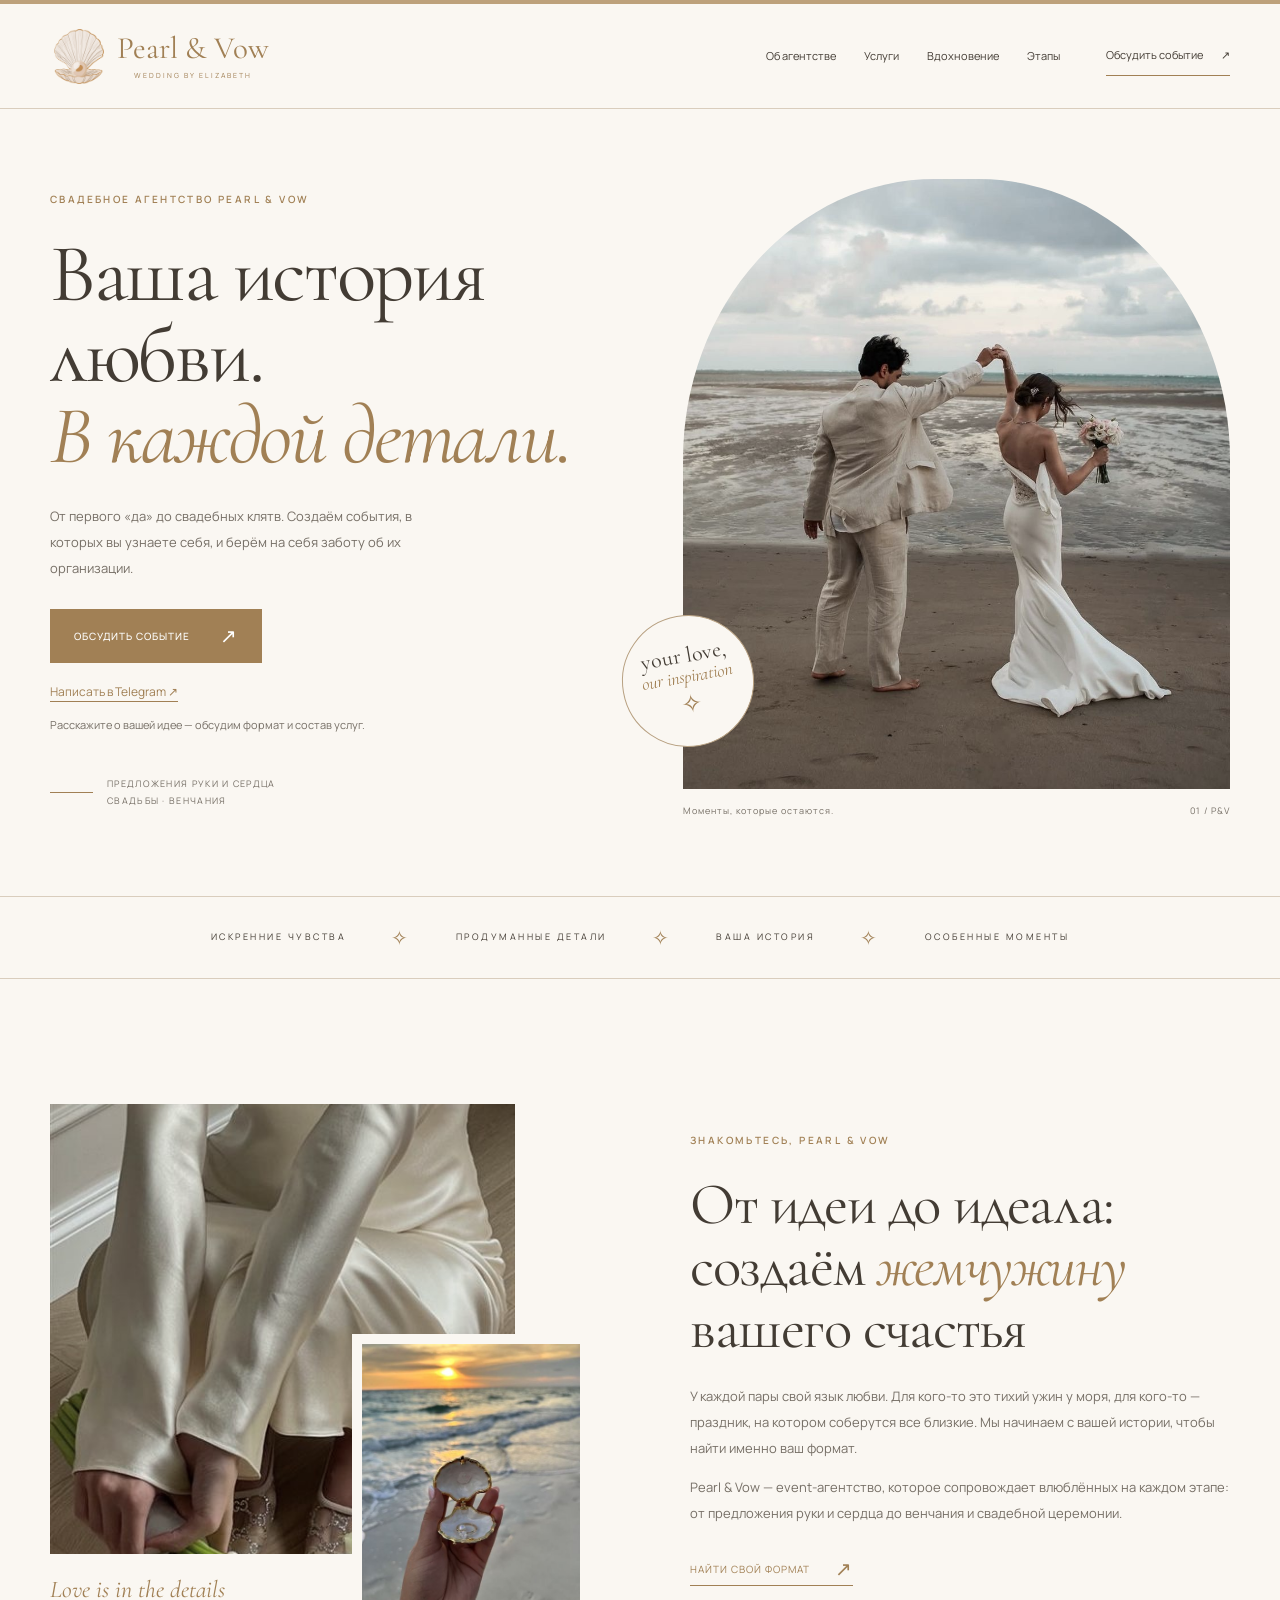
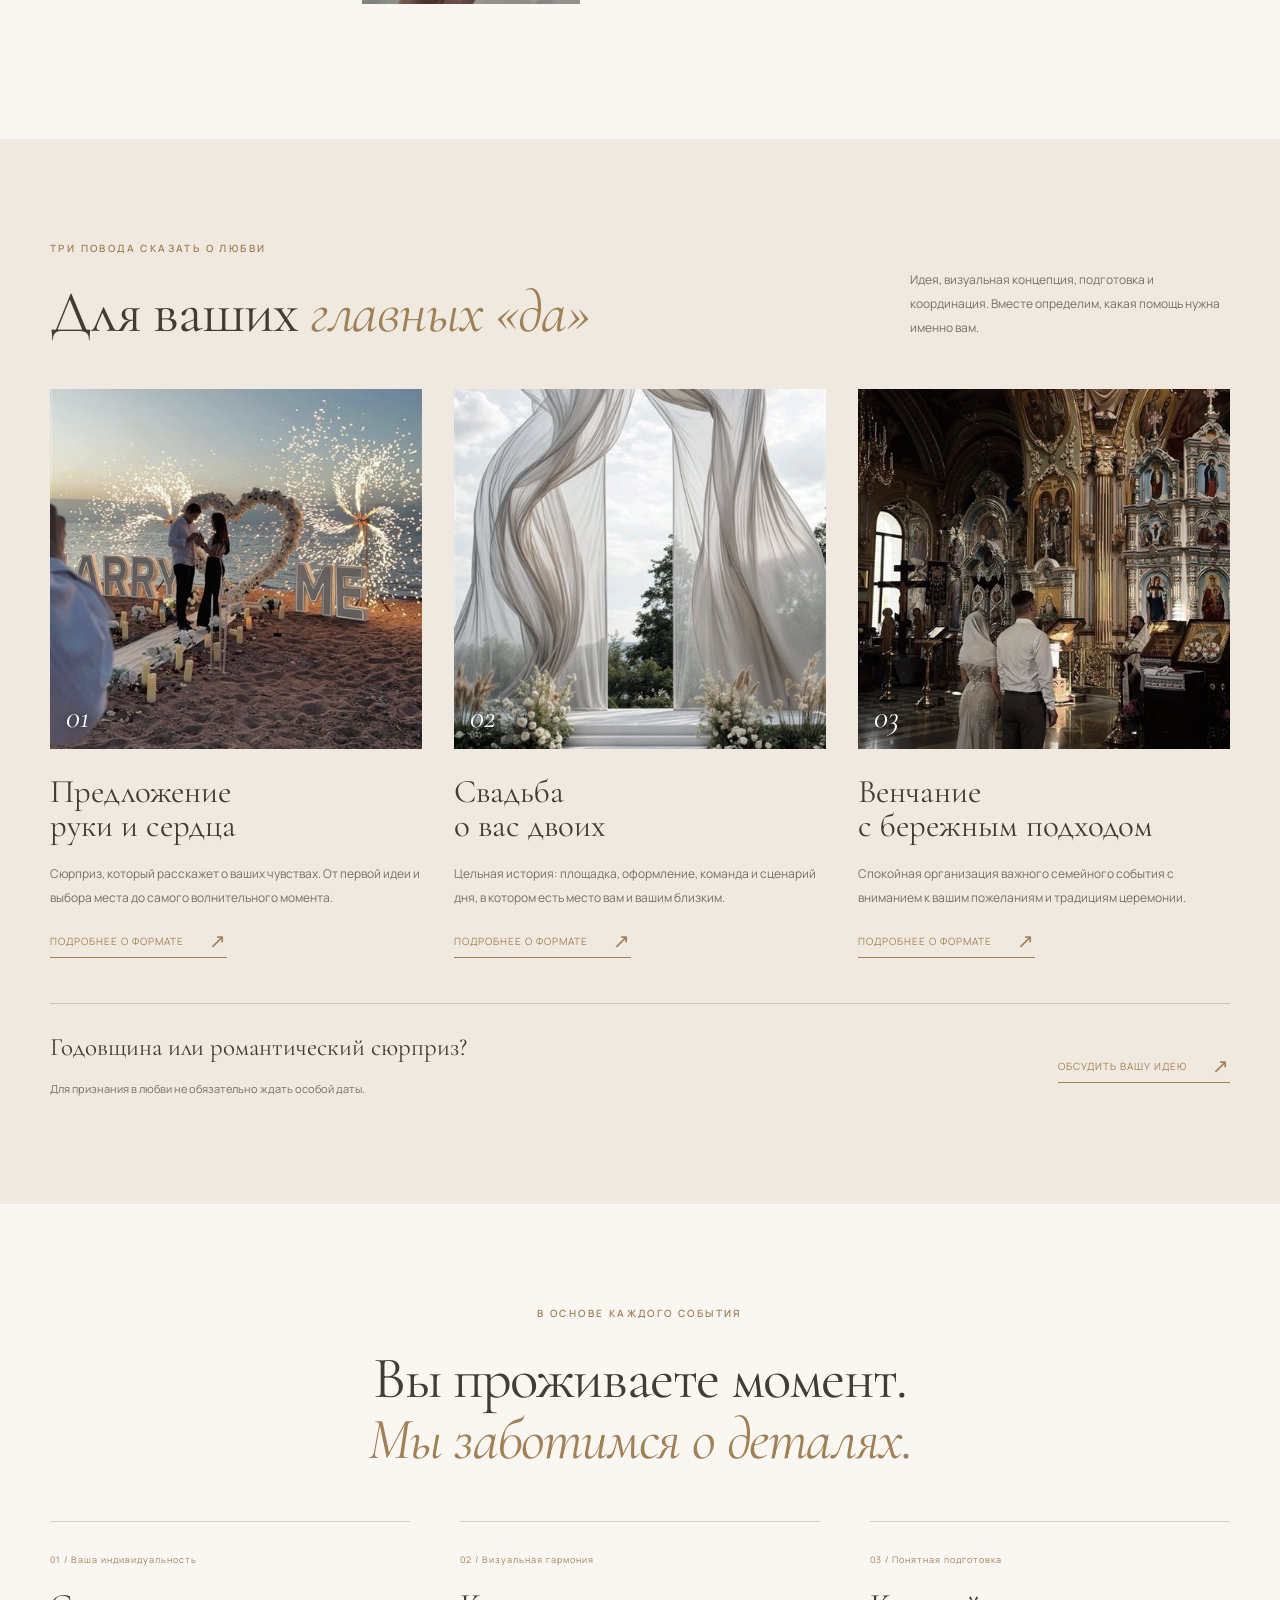
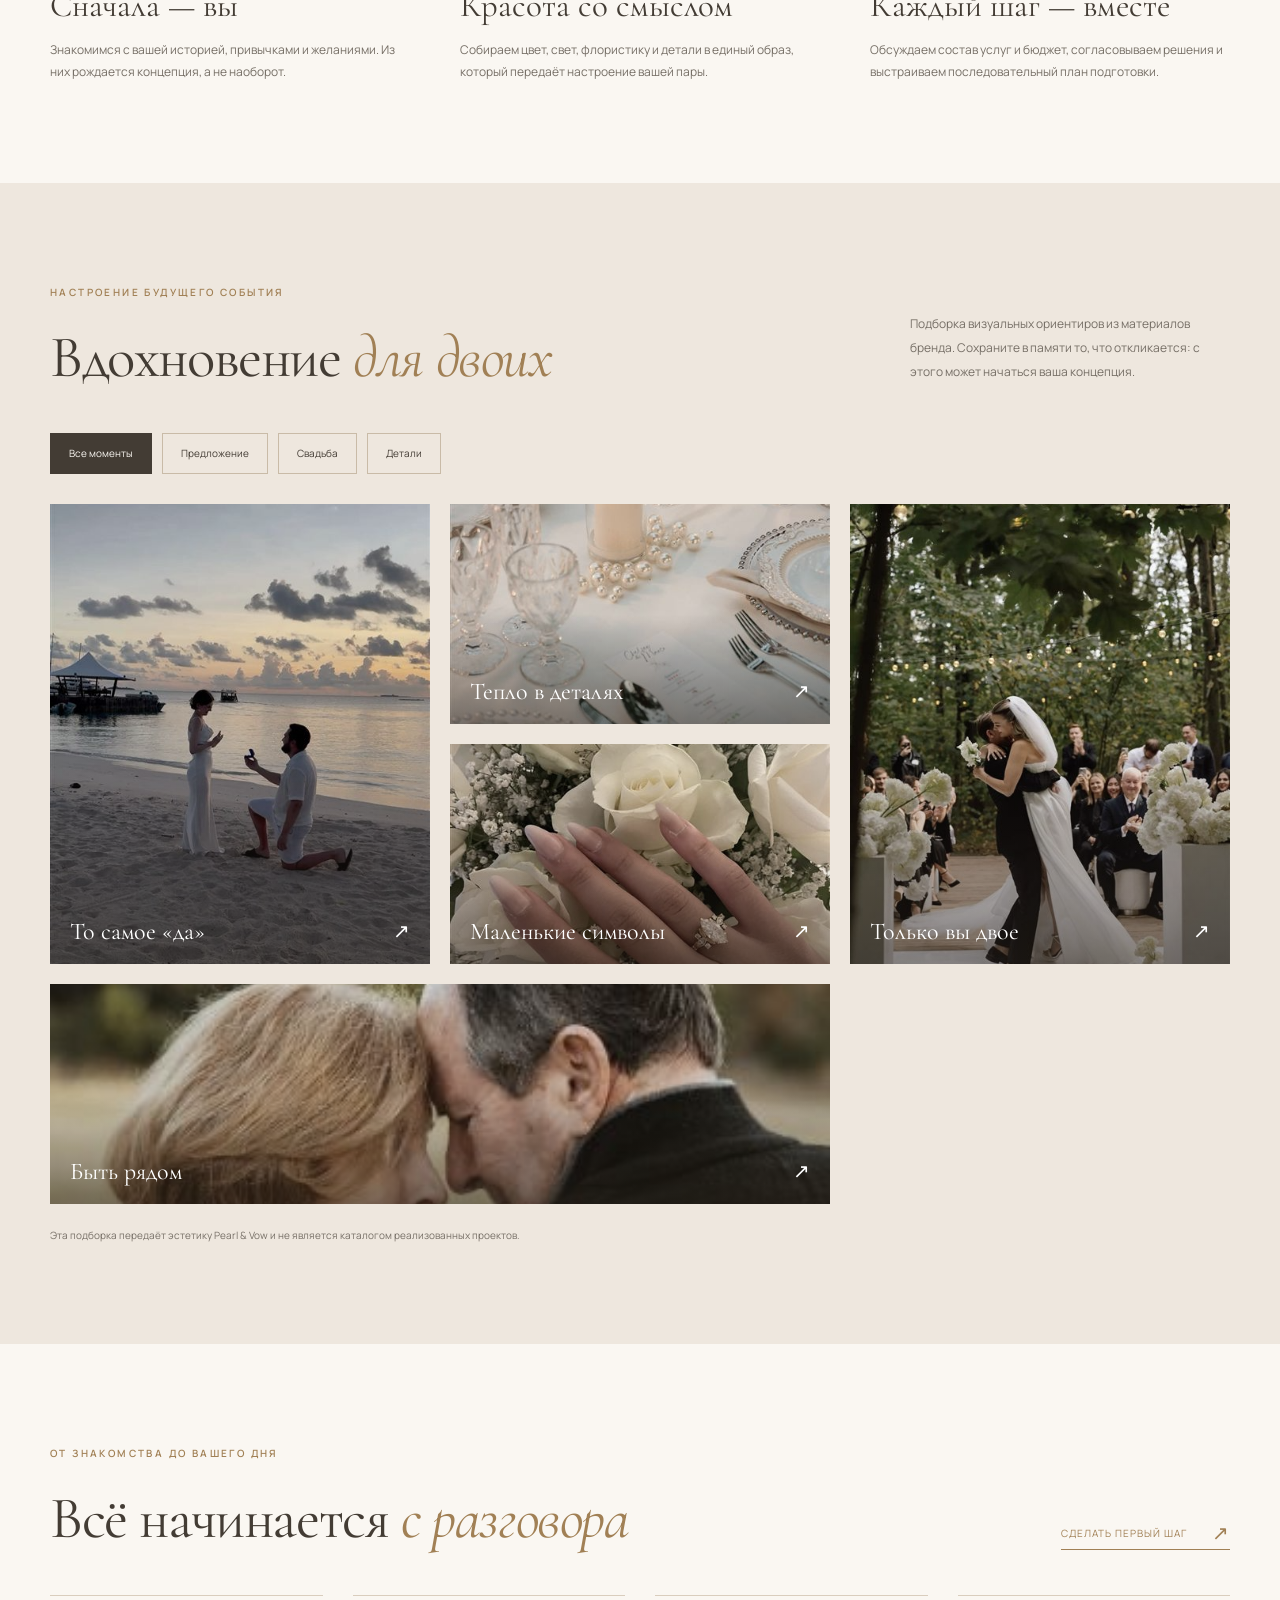
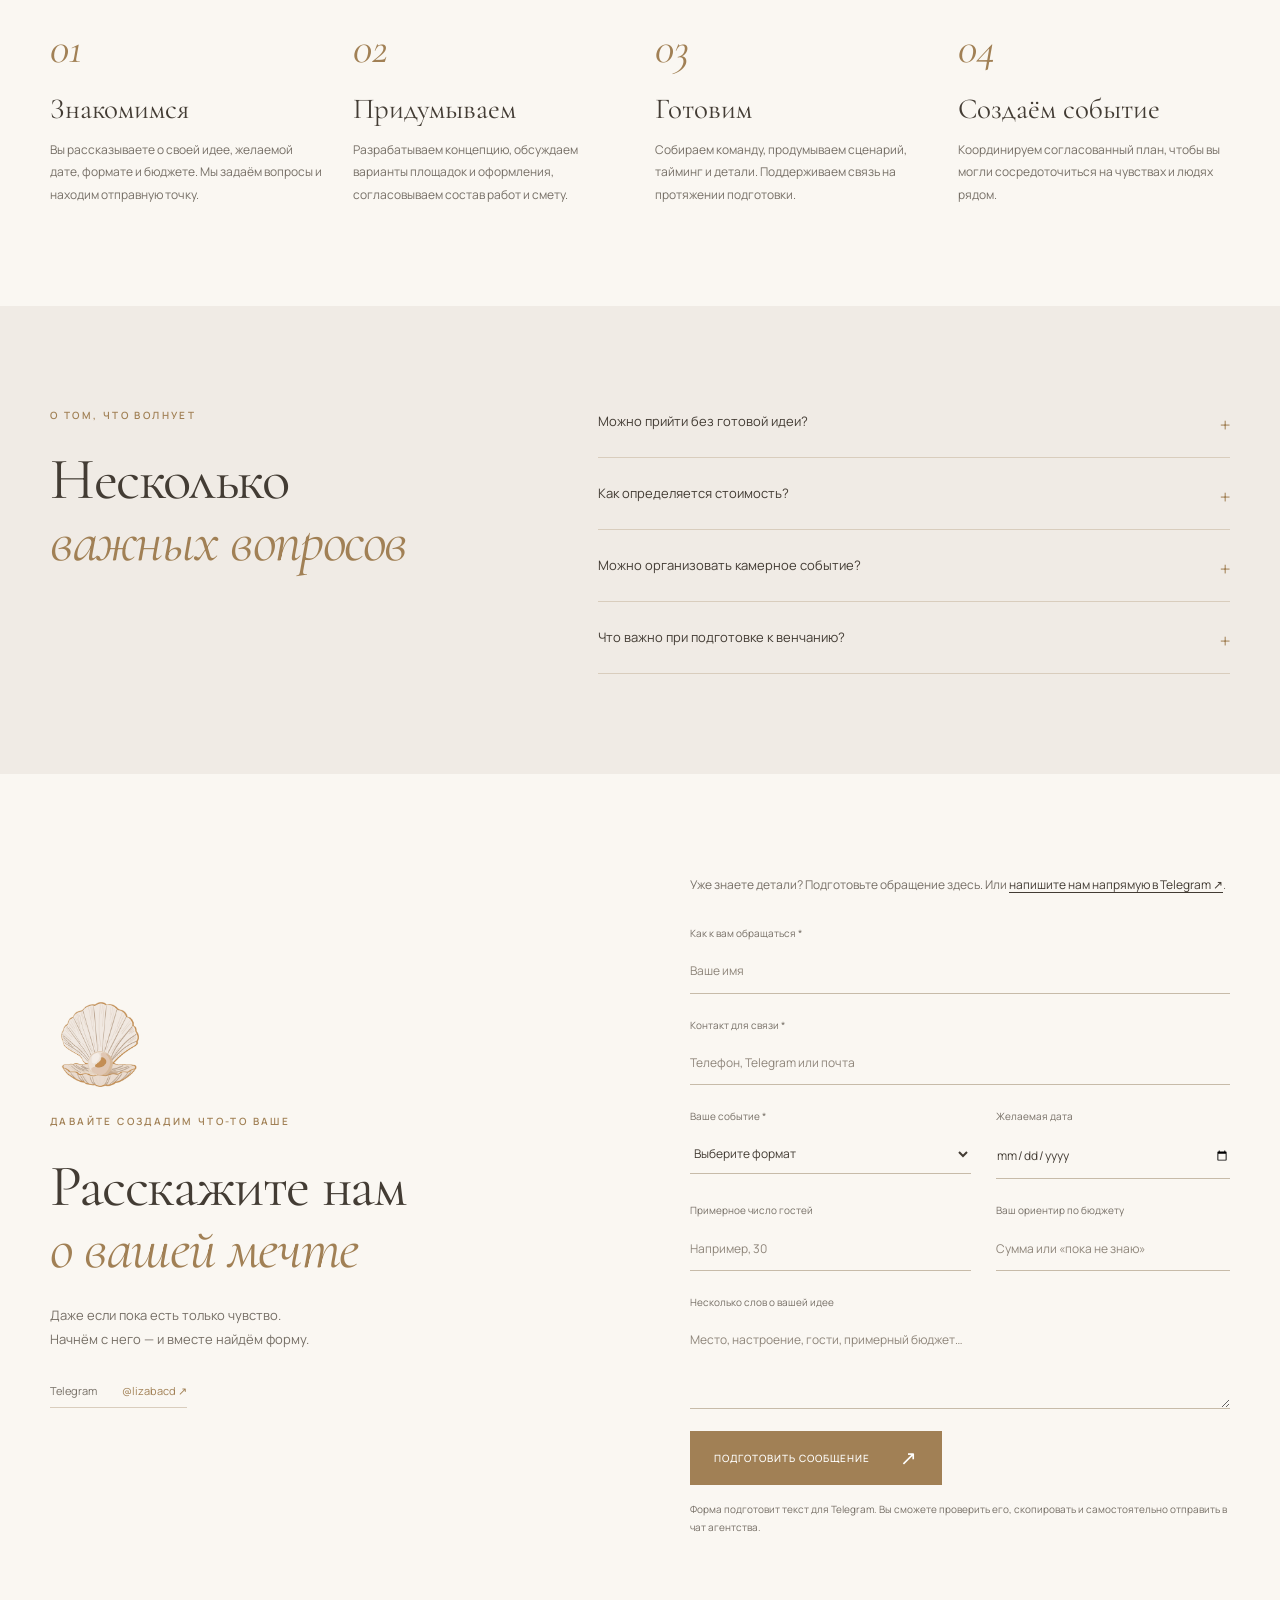
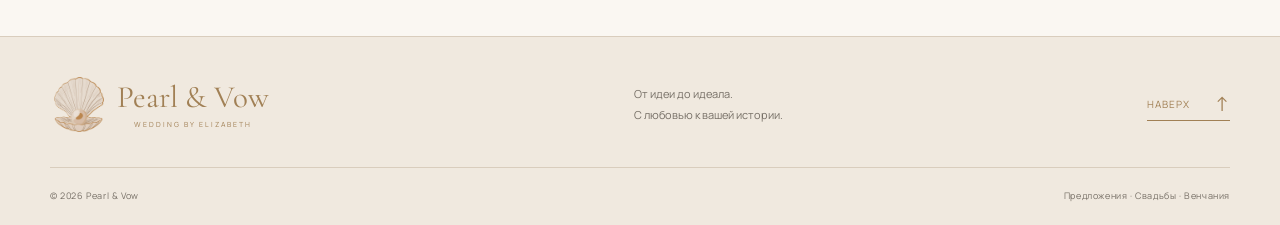
==== commit c13a8e77: "asd" ====
--- a/index.html
+++ b/index.html
@@ -8,8 +8,9 @@
   <meta property="og:title" content="Pearl & Vow — Wedding by Elizabeth">
   <meta property="og:description" content="Предложения руки и сердца, свадьбы и венчания. С заботой о вашей истории.">
   <meta property="og:type" content="website">
+  <meta property="og:locale" content="ru_RU">
   <title>Pearl & Vow — свадебное агентство</title>
-  <link rel="icon" href="./assets/IMG_4550.png" type="image/png">
+  <link rel="icon" href="./assets/optimized/favicon.png" type="image/png">
   <link rel="preconnect" href="https://fonts.googleapis.com">
   <link rel="preconnect" href="https://fonts.gstatic.com" crossorigin>
   <link href="https://fonts.googleapis.com/css2?family=Cormorant+Garamond:ital,wght@0,400;0,500;0,600;1,400;1,500&family=Manrope:wght@400;500;600&display=swap" rel="stylesheet">
@@ -21,45 +22,46 @@
   <a class="skip-link" href="#main">Перейти к содержимому</a>
   <header class="header" id="top">
     <div class="container nav-bar">
-      <a class="brand" href="#top" aria-label="Pearl and Vow — на главную"><img src="./assets/IMG_4550.png" alt="" width="64" height="58"><span>Pearl &amp; Vow<small>Wedding by Elizabeth</small></span></a>
+      <a class="brand" href="#top" aria-label="Pearl and Vow — на главную"><img src="./assets/optimized/logo.png" alt="" width="64" height="58"><span>Pearl &amp; Vow<small>Wedding by Elizabeth</small></span></a>
       <button class="menu-toggle" type="button" aria-expanded="false" aria-controls="navigation"><span></span><span></span><span class="sr-only">Меню</span></button>
       <nav id="navigation" aria-label="Основная навигация"><a href="#about">Об агентстве</a><a href="#services">Услуги</a><a href="#inspiration">Вдохновение</a><a href="#steps">Этапы</a><a class="nav-cta" href="#contact">Обсудить событие <span aria-hidden="true">↗</span></a></nav>
     </div>
   </header>
   <main id="main">
     <section class="hero container" aria-labelledby="hero-title">
-      <div class="hero-copy"><p class="eyebrow">Свадебное агентство Pearl &amp; Vow</p><h1 id="hero-title">Ваша история<br>любви.<br><em>В каждой детали.</em></h1><p class="hero-description">От первого «да» до свадебных клятв. Создаём события, в которых вы узнаете себя, и берём на себя заботу об их организации.</p><a class="button" href="#contact">Начать нашу историю <span aria-hidden="true">↗</span></a><div class="hero-footnote"><span class="fine-line"></span><p>Предложения руки и сердца<br>Свадьбы · Венчания</p></div></div>
-      <div class="hero-visual"><img class="hero-photo" src="./assets/IMG_1203.JPG" alt="Пара держится за руки на морском берегу" width="736" height="1104" fetchpriority="high"><div class="photo-caption"><span>Моменты, которые остаются.</span><span>01 / P&amp;V</span></div><div class="hero-seal" aria-hidden="true">your love,<br><em>our inspiration</em><span>✧</span></div></div>
+      <div class="hero-copy"><p class="eyebrow">Свадебное агентство Pearl &amp; Vow</p><h1 id="hero-title">Ваша история<br>любви.<br><em>В каждой детали.</em></h1><p class="hero-description">От первого «да» до свадебных клятв. Создаём события, в которых вы узнаете себя, и берём на себя заботу об их организации.</p><a class="button" href="#contact">Обсудить событие <span aria-hidden="true">↗</span></a><a class="hero-direct" data-telegram-direct href="https://t.me/lizabacd" target="_blank" rel="noopener noreferrer">Написать в Telegram ↗</a><p class="hero-help">Расскажите о вашей идее — обсудим формат и состав услуг.</p><div class="hero-footnote"><span class="fine-line"></span><p>Предложения руки и сердца<br>Свадьбы · Венчания</p></div></div>
+      <div class="hero-visual"><img class="hero-photo" decoding="async" src="./assets/optimized/IMG_1203-960.jpg" alt="Пара держится за руки на морском берегу" width="736" height="1104" fetchpriority="high" srcset="./assets/optimized/IMG_1203-480.jpg 480w, ./assets/optimized/IMG_1203-960.jpg 960w, ./assets/optimized/IMG_1203-1440.jpg 1080w" sizes="(max-width: 600px) calc(100vw - 40px), (max-width: 850px) 45vw, 600px"><div class="photo-caption"><span>Моменты, которые остаются.</span><span>01 / P&amp;V</span></div><div class="hero-seal" aria-hidden="true">your love,<br><em>our inspiration</em><span>✧</span></div></div>
     </section>
     <div class="ribbon" aria-hidden="true"><span>Искренние чувства</span><i>✧</i><span>Продуманные детали</span><i>✧</i><span>Ваша история</span><i>✧</i><span>Особенные моменты</span></div>
     <section class="about section container" id="about" aria-labelledby="about-title">
-      <div class="about-images"><img class="about-main" src="./assets/IMG_1196.JPG" alt="Невеста с букетом белых цветов" width="736" height="1104" loading="lazy"><img class="about-detail" src="./assets/IMG_1199.JPG" alt="Кольцо в ракушке на фоне морского заката" width="736" height="1104" loading="lazy"><span class="image-note">Love is in the details</span></div>
+      <div class="about-images"><img class="about-main" decoding="async" src="./assets/optimized/IMG_1196-960.jpg" alt="Невеста с букетом белых цветов" width="736" height="1104" loading="lazy" srcset="./assets/optimized/IMG_1196-480.jpg 480w, ./assets/optimized/IMG_1196-960.jpg 577w" sizes="(max-width: 600px) calc(100vw - 40px), (max-width: 850px) 45vw, 400px"><img class="about-detail" decoding="async" src="./assets/optimized/IMG_1199-960.jpg" alt="Кольцо в ракушке на фоне морского заката" width="736" height="1104" loading="lazy" srcset="./assets/optimized/IMG_1199-480.jpg 480w, ./assets/optimized/IMG_1199-960.jpg 736w" sizes="(max-width: 600px) calc(100vw - 40px), (max-width: 850px) 45vw, 400px"><span class="image-note">Love is in the details</span></div>
       <div class="about-copy"><p class="eyebrow">Знакомьтесь, Pearl &amp; Vow</p><h2 id="about-title">От идеи до идеала:<br>создаём <em>жемчужину</em><br>вашего счастья</h2><p>У каждой пары свой язык любви. Для кого-то это тихий ужин у моря, для кого-то — праздник, на котором соберутся все близкие. Мы начинаем с вашей истории, чтобы найти именно ваш формат.</p><p>Pearl &amp; Vow — event-агентство, которое сопровождает влюблённых на каждом этапе: от предложения руки и сердца до венчания и свадебной церемонии.</p><a class="text-link" href="#services">Найти свой формат <span aria-hidden="true">↗</span></a></div>
     </section>
     <section class="services section" id="services" aria-labelledby="services-title"><div class="container"><div class="section-heading"><div><p class="eyebrow">Три повода сказать о любви</p><h2 id="services-title">Для ваших <em>главных «да»</em></h2></div><p>Идея, визуальная концепция, подготовка и координация. Вместе определим, какая помощь нужна именно вам.</p></div>
       <div class="service-grid">
-        <article class="service"><div class="service-photo"><img src="./assets/IMG_1194.JPG" alt="Предложение руки и сердца на пляже с огнями и цветами" loading="lazy" width="736" height="1104"><span>01</span></div><h3>Предложение<br>руки и сердца</h3><p>Сюрприз, который расскажет о ваших чувствах. От первой идеи и выбора места до самого волнительного момента.</p><button class="text-link" type="button" data-service="proposal">Подробнее о формате <span aria-hidden="true">↗</span></button></article>
-        <article class="service"><div class="service-photo"><img src="./assets/IMG_1198.JPG" alt="Свадебная церемония с белой драпировкой и цветами" loading="lazy" width="736" height="1104"><span>02</span></div><h3>Свадьба<br>о вас двоих</h3><p>Цельная история: площадка, оформление, команда и сценарий дня, в котором есть место вам и вашим близким.</p><button class="text-link" type="button" data-service="wedding">Подробнее о формате <span aria-hidden="true">↗</span></button></article>
-        <article class="service"><div class="service-photo"><img src="./assets/IMG_1938.JPG" alt="Пара во время венчания в храме" loading="lazy" width="736" height="1104"><span>03</span></div><h3>Венчание<br>с бережным подходом</h3><p>Спокойная организация важного семейного события с вниманием к вашим пожеланиям и традициям церемонии.</p><button class="text-link" type="button" data-service="ceremony">Подробнее о формате <span aria-hidden="true">↗</span></button></article>
+        <article class="service"><div class="service-photo"><img decoding="async" src="./assets/optimized/IMG_1194-960.jpg" alt="Предложение руки и сердца на пляже с огнями и цветами" loading="lazy" width="736" height="1104" srcset="./assets/optimized/IMG_1194-480.jpg 480w, ./assets/optimized/IMG_1194-960.jpg 960w, ./assets/optimized/IMG_1194-1440.jpg 1200w" sizes="(max-width: 600px) calc(100vw - 40px), (max-width: 850px) 45vw, 400px"><span>01</span></div><h3>Предложение<br>руки и сердца</h3><p>Сюрприз, который расскажет о ваших чувствах. От первой идеи и выбора места до самого волнительного момента.</p><button class="text-link" type="button" data-service="proposal">Подробнее о формате <span aria-hidden="true">↗</span></button></article>
+        <article class="service"><div class="service-photo"><img decoding="async" src="./assets/optimized/IMG_1198-960.jpg" alt="Свадебная церемония с белой драпировкой и цветами" loading="lazy" width="736" height="1104" srcset="./assets/optimized/IMG_1198-480.jpg 480w, ./assets/optimized/IMG_1198-960.jpg 736w" sizes="(max-width: 600px) calc(100vw - 40px), (max-width: 850px) 45vw, 400px"><span>02</span></div><h3>Свадьба<br>о вас двоих</h3><p>Цельная история: площадка, оформление, команда и сценарий дня, в котором есть место вам и вашим близким.</p><button class="text-link" type="button" data-service="wedding">Подробнее о формате <span aria-hidden="true">↗</span></button></article>
+        <article class="service"><div class="service-photo"><img decoding="async" src="./assets/optimized/IMG_1938-960.jpg" alt="Пара во время венчания в храме" loading="lazy" width="736" height="1104" srcset="./assets/optimized/IMG_1938-480.jpg 480w, ./assets/optimized/IMG_1938-960.jpg 960w, ./assets/optimized/IMG_1938-1440.jpg 1080w" sizes="(max-width: 600px) calc(100vw - 40px), (max-width: 850px) 45vw, 400px"><span>03</span></div><h3>Венчание<br>с бережным подходом</h3><p>Спокойная организация важного семейного события с вниманием к вашим пожеланиям и традициям церемонии.</p><button class="text-link" type="button" data-service="ceremony">Подробнее о формате <span aria-hidden="true">↗</span></button></article>
       </div>
       <div class="service-bottom"><p>Годовщина или романтический сюрприз?<br><span>Для признания в любви не обязательно ждать особой даты.</span></p><a class="text-link" href="#contact" data-event="Романтическое событие">Обсудить вашу идею <span aria-hidden="true">↗</span></a></div>
     </div></section>
     <section class="promise section container" aria-labelledby="promise-title"><p class="eyebrow">В основе каждого события</p><h2 id="promise-title">Вы проживаете момент.<br><em>Мы заботимся о деталях.</em></h2><div class="promise-grid"><article><span>01 / Ваша индивидуальность</span><h3>Сначала — вы</h3><p>Знакомимся с вашей историей, привычками и желаниями. Из них рождается концепция, а не наоборот.</p></article><article><span>02 / Визуальная гармония</span><h3>Красота со смыслом</h3><p>Собираем цвет, свет, флористику и детали в единый образ, который передаёт настроение вашей пары.</p></article><article><span>03 / Понятная подготовка</span><h3>Каждый шаг — вместе</h3><p>Обсуждаем состав услуг и бюджет, согласовываем решения и выстраиваем последовательный план подготовки.</p></article></div></section>
     <section class="inspiration section" id="inspiration" aria-labelledby="inspiration-title"><div class="container"><div class="section-heading"><div><p class="eyebrow">Настроение будущего события</p><h2 id="inspiration-title">Вдохновение <em>для двоих</em></h2></div><p>Подборка визуальных ориентиров из материалов бренда. Сохраните в памяти то, что откликается: с этого может начаться ваша концепция.</p></div><div class="filters" role="group" aria-label="Фильтр фотографий"><button type="button" class="active" data-filter="all" aria-pressed="true">Все моменты</button><button type="button" data-filter="proposal" aria-pressed="false">Предложение</button><button type="button" data-filter="wedding" aria-pressed="false">Свадьба</button><button type="button" data-filter="details" aria-pressed="false">Детали</button></div><div class="gallery">
-      <button class="gallery-item tall" data-category="proposal" type="button" aria-label="Увеличить фото: предложение на закате"><img src="./assets/IMG_1934.JPG" alt="Предложение на закате у моря" loading="lazy" width="736" height="1104"><span>То самое «да» <i aria-hidden="true">↗</i></span></button>
-      <button class="gallery-item" data-category="details" type="button" aria-label="Увеличить фото: сервировка со свечами"><img src="./assets/IMG_1204.JPG" alt="Светлая сервировка, стекло и свечи" loading="lazy" width="736" height="1104"><span>Тепло в деталях <i aria-hidden="true">↗</i></span></button>
-      <button class="gallery-item tall" data-category="wedding" type="button" aria-label="Увеличить фото: свадебный поцелуй в саду"><img src="./assets/IMG_1937.JPG" alt="Пара целуется во время свадебной церемонии в саду" loading="lazy" width="736" height="1104"><span>Только вы двое <i aria-hidden="true">↗</i></span></button>
-      <button class="gallery-item" data-category="details" type="button" aria-label="Увеличить фото: кольцо и белые цветы"><img src="./assets/IMG_1202.JPG" alt="Кольцо на руке невесты рядом с белыми цветами" loading="lazy" width="736" height="1104"><span>Маленькие символы <i aria-hidden="true">↗</i></span></button>
-      <button class="gallery-item wide" data-category="wedding" type="button" aria-label="Увеличить фото: свадебные объятия"><img src="./assets/IMG_1939.JPG" alt="Нежные объятия жениха и невесты" loading="lazy" width="1104" height="736"><span>Быть рядом <i aria-hidden="true">↗</i></span></button>
+      <button class="gallery-item tall" data-category="proposal" type="button" aria-label="Увеличить фото: предложение на закате"><img decoding="async" src="./assets/optimized/IMG_1934-960.jpg" alt="Предложение на закате у моря" loading="lazy" width="736" height="1104" srcset="./assets/optimized/IMG_1934-480.jpg 480w, ./assets/optimized/IMG_1934-960.jpg 960w, ./assets/optimized/IMG_1934-1440.jpg 1158w" sizes="(max-width: 600px) calc(100vw - 40px), (max-width: 850px) 45vw, 400px"><span>То самое «да» <i aria-hidden="true">↗</i></span></button>
+      <button class="gallery-item" data-category="details" type="button" aria-label="Увеличить фото: сервировка со свечами"><img decoding="async" src="./assets/optimized/IMG_1204-960.jpg" alt="Светлая сервировка, стекло и свечи" loading="lazy" width="736" height="1104" srcset="./assets/optimized/IMG_1204-480.jpg 480w, ./assets/optimized/IMG_1204-960.jpg 960w, ./assets/optimized/IMG_1204-1440.jpg 1200w" sizes="(max-width: 600px) calc(100vw - 40px), (max-width: 850px) 45vw, 400px"><span>Тепло в деталях <i aria-hidden="true">↗</i></span></button>
+      <button class="gallery-item tall" data-category="wedding" type="button" aria-label="Увеличить фото: свадебный поцелуй в саду"><img decoding="async" src="./assets/optimized/IMG_1937-960.jpg" alt="Пара целуется во время свадебной церемонии в саду" loading="lazy" width="736" height="1104" srcset="./assets/optimized/IMG_1937-480.jpg 480w, ./assets/optimized/IMG_1937-960.jpg 960w, ./assets/optimized/IMG_1937-1440.jpg 1200w" sizes="(max-width: 600px) calc(100vw - 40px), (max-width: 850px) 45vw, 400px"><span>Только вы двое <i aria-hidden="true">↗</i></span></button>
+      <button class="gallery-item" data-category="details" type="button" aria-label="Увеличить фото: кольцо и белые цветы"><img decoding="async" src="./assets/optimized/IMG_1202-960.jpg" alt="Кольцо на руке невесты рядом с белыми цветами" loading="lazy" width="736" height="1104" srcset="./assets/optimized/IMG_1202-480.jpg 480w, ./assets/optimized/IMG_1202-960.jpg 960w, ./assets/optimized/IMG_1202-1440.jpg 1200w" sizes="(max-width: 600px) calc(100vw - 40px), (max-width: 850px) 45vw, 400px"><span>Маленькие символы <i aria-hidden="true">↗</i></span></button>
+      <button class="gallery-item wide" data-category="wedding" type="button" aria-label="Увеличить фото: свадебные объятия"><img decoding="async" src="./assets/optimized/IMG_1939-960.jpg" alt="Нежные объятия жениха и невесты" loading="lazy" width="1104" height="736" srcset="./assets/optimized/IMG_1939-480.jpg 375w" sizes="(max-width: 600px) calc(100vw - 40px), (max-width: 850px) 45vw, 400px"><span>Быть рядом <i aria-hidden="true">↗</i></span></button>
     </div><p class="gallery-note">Эта подборка передаёт эстетику Pearl &amp; Vow и не является каталогом реализованных проектов.</p></div></section>
     <section class="steps section container" id="steps" aria-labelledby="steps-title"><div class="section-heading"><div><p class="eyebrow">От знакомства до вашего дня</p><h2 id="steps-title">Всё начинается <em>с разговора</em></h2></div><a class="text-link" href="#contact">Сделать первый шаг <span aria-hidden="true">↗</span></a></div><div class="steps-grid"><article><span class="step-number">01</span><h3>Знакомимся</h3><p>Вы рассказываете о своей идее, желаемой дате, формате и бюджете. Мы задаём вопросы и находим отправную точку.</p></article><article><span class="step-number">02</span><h3>Придумываем</h3><p>Разрабатываем концепцию, обсуждаем варианты площадок и оформления, согласовываем состав работ и смету.</p></article><article><span class="step-number">03</span><h3>Готовим</h3><p>Собираем команду, продумываем сценарий, тайминг и детали. Поддерживаем связь на протяжении подготовки.</p></article><article><span class="step-number">04</span><h3>Создаём событие</h3><p>Координируем согласованный план, чтобы вы могли сосредоточиться на чувствах и людях рядом.</p></article></div></section>
     <section class="questions section"><div class="container faq-layout"><div><p class="eyebrow">О том, что волнует</p><h2>Несколько<br><em>важных вопросов</em></h2></div><div class="faq"><details><summary>Можно прийти без готовой идеи?</summary><p>Да. Расскажите о вашей паре, о том, что вам нравится и каким вы представляете настроение события. На этой основе обсудим возможные форматы и визуальную концепцию.</p></details><details><summary>Как определяется стоимость?</summary><p>Стоимость зависит от формата, места, числа гостей, оформления и состава услуг. Начнём с ваших пожеланий и бюджета, затем обсудим смету. Фиксированные пакеты и цены пока не опубликованы.</p></details><details><summary>Можно организовать камерное событие?</summary><p>Да. Предложение для двоих, небольшая церемония или праздник с близкими — формат подбираем под вашу историю и пожелания.</p></details><details><summary>Что важно при подготовке к венчанию?</summary><p>Дату, возможность проведения церемонии и требования к участникам необходимо согласовать непосредственно с выбранным храмом. Организационные детали обсудим с учётом этих требований.</p></details></div></div></section>
-    <section class="contact section container" id="contact" aria-labelledby="contact-title"><div class="contact-copy"><img class="contact-shell" src="./assets/IMG_4550.png" alt="" width="120" height="100" loading="lazy"><p class="eyebrow">Давайте создадим что-то ваше</p><h2 id="contact-title">Расскажите нам<br><em>о вашей мечте</em></h2><p>Даже если пока есть только чувство.<br>Начнём с него — и вместе найдём форму.</p><div class="contact-links" id="contact-links"><a href="https://t.me/lizabacd" target="_blank" rel="noopener noreferrer" data-contact="telegram">Telegram <span>@lizabacd ↗</span></a></div></div><form id="inquiry-form"><div class="field"><label for="name">Как к вам обращаться <span aria-hidden="true">*</span></label><input id="name" name="name" autocomplete="given-name" maxlength="80" placeholder="Ваше имя" required></div><div class="field"><label for="reply">Контакт для связи <span aria-hidden="true">*</span></label><input id="reply" name="reply" autocomplete="off" maxlength="120" placeholder="Телефон, Telegram или почта" required></div><div class="form-row"><div class="field"><label for="event">Ваше событие <span aria-hidden="true">*</span></label><select id="event" name="event" required><option value="">Выберите формат</option><option>Предложение руки и сердца</option><option>Свадьба</option><option>Венчание</option><option>Романтическое событие</option><option>Пока выбираю</option></select></div><div class="field"><label for="date">Желаемая дата</label><input id="date" name="date" type="date"></div></div><div class="field"><label for="message">Несколько слов о вашей идее</label><textarea id="message" name="message" maxlength="3000" rows="3" placeholder="Место, настроение, гости, примерный бюджет…"></textarea></div><button class="button" type="submit">Подготовить сообщение <span aria-hidden="true">↗</span></button><p class="form-note">Форма подготовит текст для Telegram. Вы сможете проверить его, скопировать и самостоятельно отправить в чат агентства.</p><p class="form-note" id="form-status" role="status"></p></form></section>
+    <section class="contact section container" id="contact" aria-labelledby="contact-title"><div class="contact-copy"><img class="contact-shell" src="./assets/optimized/logo.png" alt="" width="120" height="100" loading="lazy"><p class="eyebrow">Давайте создадим что-то ваше</p><h2 id="contact-title">Расскажите нам<br><em>о вашей мечте</em></h2><p>Даже если пока есть только чувство.<br>Начнём с него — и вместе найдём форму.</p><div class="contact-links" id="contact-links"><a href="https://t.me/lizabacd" target="_blank" rel="noopener noreferrer" data-contact="telegram">Telegram <span>@lizabacd ↗</span></a></div></div><form id="inquiry-form"><p class="form-intro">Уже знаете детали? Подготовьте обращение здесь. Или <a data-telegram-direct href="https://t.me/lizabacd" target="_blank" rel="noopener noreferrer">напишите нам напрямую в Telegram ↗</a>.</p><div class="field"><label for="name">Как к вам обращаться <span aria-hidden="true">*</span></label><input id="name" name="name" autocomplete="given-name" maxlength="80" placeholder="Ваше имя" required></div><div class="field"><label for="reply">Контакт для связи <span aria-hidden="true">*</span></label><input id="reply" name="reply" autocomplete="off" maxlength="120" placeholder="Телефон, Telegram или почта" required></div><div class="form-row"><div class="field"><label for="event">Ваше событие <span aria-hidden="true">*</span></label><select id="event" name="event" required><option value="">Выберите формат</option><option>Предложение руки и сердца</option><option>Свадьба</option><option>Венчание</option><option>Романтическое событие</option><option>Пока выбираю</option></select></div><div class="field"><label for="date">Желаемая дата</label><input id="date" name="date" type="date"></div></div><div class="form-row"><div class="field"><label for="guests">Примерное число гостей</label><input id="guests" name="guests" type="number" min="0" max="10000" step="1" inputmode="numeric" placeholder="Например, 30"></div><div class="field"><label for="budget">Ваш ориентир по бюджету</label><input id="budget" name="budget" maxlength="80" placeholder="Сумма или «пока не знаю»"></div></div><div class="field"><label for="message">Несколько слов о вашей идее</label><textarea id="message" name="message" maxlength="3000" rows="3" placeholder="Место, настроение, гости, примерный бюджет…"></textarea></div><button class="button" type="submit">Подготовить сообщение <span aria-hidden="true">↗</span></button><p class="form-note">Форма подготовит текст для Telegram. Вы сможете проверить его, скопировать и самостоятельно отправить в чат агентства.</p><p class="form-note" id="form-status" role="status"></p></form></section>
   </main>
-  <footer class="footer"><div class="container footer-top"><a class="brand" href="#top"><img src="./assets/IMG_4550.png" alt="" width="64" height="58"><span>Pearl &amp; Vow<small>Wedding by Elizabeth</small></span></a><p>От идеи до идеала.<br>С любовью к вашей истории.</p><a class="text-link" href="#top">Наверх <span aria-hidden="true">↑</span></a></div><div class="container footer-bottom"><span>© <span id="year">2026</span> Pearl &amp; Vow</span><span>Предложения · Свадьбы · Венчания</span></div></footer>
+  <footer class="footer"><div class="container footer-top"><a class="brand" href="#top"><img src="./assets/optimized/logo.png" alt="" width="64" height="58"><span>Pearl &amp; Vow<small>Wedding by Elizabeth</small></span></a><p>От идеи до идеала.<br>С любовью к вашей истории.</p><a class="text-link" href="#top">Наверх <span aria-hidden="true">↑</span></a></div><div class="container footer-bottom"><span>© <span id="year">2026</span> Pearl &amp; Vow</span><span>Предложения · Свадьбы · Венчания</span></div></footer>
   <dialog id="service-dialog" class="content-dialog"><button class="dialog-close" type="button" data-close aria-label="Закрыть">×</button><p class="eyebrow">Ваше событие</p><h2 id="service-title"></h2><p id="service-description"></p><ul id="service-list"></ul><p class="dialog-note">Состав услуг и стоимость согласовываются индивидуально после знакомства с вашей задачей.</p><a class="button" id="service-contact" href="#contact">Обсудить этот формат <span aria-hidden="true">↗</span></a></dialog>
-  <dialog id="photo-dialog" class="photo-dialog" aria-label="Просмотр фотографии"><button class="dialog-close" type="button" data-close aria-label="Закрыть фотографию">×</button><img id="large-photo" alt=""><p id="photo-caption"></p></dialog>
+  <dialog id="photo-dialog" class="photo-dialog" aria-label="Просмотр фотографии"><button class="dialog-close" type="button" data-close aria-label="Закрыть фотографию">×</button><img id="large-photo" alt=""><div class="photo-controls"><button type="button" id="photo-prev" aria-label="Предыдущая фотография">←</button><p id="photo-caption" aria-live="polite"></p><button type="button" id="photo-next" aria-label="Следующая фотография">→</button></div><p id="photo-counter" class="photo-counter"></p></dialog>
   <dialog id="message-dialog" class="content-dialog" aria-labelledby="message-title"><button class="dialog-close" type="button" data-close aria-label="Закрыть">×</button><p class="eyebrow">Первый шаг к вашему событию</p><h2 id="message-title">Ваше сообщение <em>готово</em></h2><p>Проверьте текст, скопируйте его и отправьте в Telegram. Сообщение ещё не отправлено.</p><label class="sr-only" for="message-draft">Текст обращения</label><textarea id="message-draft" rows="10"></textarea><div class="dialog-actions"><button class="button" id="copy-message" type="button">Скопировать текст</button><a class="button button-outline" id="telegram-link" href="https://t.me/lizabacd" target="_blank" rel="noopener noreferrer">Открыть Telegram ↗</a></div><p id="copy-status" class="form-note" role="status"></p></dialog>
+  <a class="mobile-contact" data-telegram-direct href="https://t.me/lizabacd" target="_blank" rel="noopener noreferrer">Обсудить событие в Telegram ↗</a>
   <noscript><div class="noscript-note">Для формы и просмотра фотографий включите JavaScript. Связаться с агентством можно напрямую: <a href="https://t.me/lizabacd">@lizabacd в Telegram</a>.</div></noscript>
 </body>
 </html>
--- a/styles.css
+++ b/styles.css
@@ -5,3 +5,11 @@
 @media(max-width:600px){html{scroll-padding-top:24px}.container{width:calc(100% - 40px)}.brand>span{font-size:28px}.brand img{width:50px;height:48px}.hero{grid-template-columns:1fr;padding-top:38px;padding-bottom:35px;gap:40px}.hero h1{font-size:clamp(54px,12.7vw,76px);line-height:1;letter-spacing:-1.5px}.hero h1 em{white-space:normal}.hero .eyebrow{font-size:9px;letter-spacing:1.6px;margin-bottom:22px}.hero-description{max-width:360px;font-size:12px}.hero-footnote{display:none}.hero-visual{padding-left:26px}.hero-photo{height:470px;border-radius:46% 46% 0 0}.hero-seal{left:-8px;bottom:65px;width:110px;height:110px;font-size:20px}.hero-seal em{font-size:16px}.photo-caption{font-size:8px}.ribbon{flex-wrap:wrap;gap:10px 18px;padding:17px 20px;font-size:8px}.ribbon span:last-child,.ribbon i:last-of-type{display:none}.ribbon i{font-size:16px}.section{padding-block:65px}h2{font-size:44px;letter-spacing:-.8px}.eyebrow{font-size:9px;letter-spacing:1.8px;margin-bottom:20px}.about{grid-template-columns:1fr;gap:40px}.about-images{min-height:450px;padding-right:60px}.about-main{height:390px}.about-detail{height:240px;width:47%;border-width:8px}.about-copy p:not(.eyebrow){font-size:12px}.section-heading{display:block;margin-bottom:32px}.section-heading>p{margin-top:20px;max-width:360px;font-size:12px}.service-grid{grid-template-columns:1fr;gap:42px}.service-photo img{height:400px}.service-photo{margin-bottom:22px}.service h3{font-size:36px}.service p{font-size:12px;max-width:370px}.service .text-link{font-size:10px}.service-bottom{display:block;margin-top:35px}.service-bottom p{margin-bottom:15px}.promise{text-align:left}.promise h2{margin-bottom:35px}.promise-grid{grid-template-columns:1fr;gap:28px}.promise-grid h3{font-size:32px;margin:14px 0}.gallery{grid-template-columns:1fr 1fr;grid-auto-rows:190px;gap:12px}.gallery-item.tall{grid-row:span 2}.gallery-item.wide{grid-column:span 2}.gallery-item>span{font-size:20px;left:12px;right:12px;bottom:12px}.gallery-item i{font-size:16px}.filters{gap:7px}.filters button{font-size:9px;padding:8px 12px}.steps .section-heading .text-link{margin-top:15px}.steps-grid{gap:28px 20px}.step-number{font-size:38px}.steps-grid h3{font-size:26px;margin-top:12px}.steps-grid p{font-size:11px}.faq-layout{grid-template-columns:1fr;gap:20px}.faq summary{font-size:12px}.contact{grid-template-columns:1fr;gap:40px}.contact-shell{width:85px;height:70px;margin-bottom:20px}.contact-copy>p:not(.eyebrow){font-size:12px}.form-row{grid-template-columns:1fr 1fr;gap:18px}.field select,.field input,.field textarea{font-size:16px}.field label{font-size:10px}.contact form .button{width:100%}.footer-top{flex-wrap:wrap;gap:25px}.footer-top>p{font-size:10px}.footer-bottom{gap:15px;font-size:8px}.content-dialog{padding:40px 24px 28px}.content-dialog h2{font-size:38px}.dialog-actions{flex-direction:column}.dialog-actions .button{width:100%}}
 @media(max-width:360px){.container{width:calc(100% - 32px)}.hero h1{font-size:50px}.hero-photo{height:400px}.form-row{grid-template-columns:1fr;gap:0}.gallery{grid-auto-rows:160px}.steps-grid{grid-template-columns:1fr}.service-photo img{height:350px}}
 @media(prefers-reduced-motion:reduce){html{scroll-behavior:auto}*,*:before,*:after{transition:none!important;animation:none!important}}
+
+/* Direct contact and gallery navigation */
+.hero-direct{display:block;width:fit-content;margin-top:18px;color:var(--gold);font-size:12px;text-decoration:underline;text-underline-offset:5px}
+.hero-help{max-width:360px;font-size:11px;color:var(--muted);margin:12px 0 0}
+.form-intro{font-size:12px;color:var(--muted);margin-bottom:28px}.form-intro a{color:var(--ink);text-decoration:underline;text-underline-offset:3px}
+.photo-controls{display:flex;align-items:center;justify-content:space-between;gap:16px}.photo-controls p{max-width:640px;font-size:21px}.photo-controls button{flex-shrink:0;width:44px;height:44px;border:1px solid var(--line);background:var(--paper);font-size:22px}.photo-controls button:disabled{opacity:.4;cursor:default}.photo-dialog .photo-counter{font:11px var(--sans);color:var(--muted);margin:4px 0 8px}.photo-dialog img{max-height:72dvh}
+.mobile-contact{display:none}
+@media(max-width:600px){body{padding-bottom:calc(68px + env(safe-area-inset-bottom))}.mobile-contact{display:flex;position:fixed;bottom:0;left:0;right:0;z-index:5;min-height:60px;align-items:center;justify-content:center;padding:16px 20px calc(16px + env(safe-area-inset-bottom));background:var(--ink);color:var(--paper);font-size:12px;box-shadow:0 -3px 16px #433c3418}body.modal-open .mobile-contact{display:none}.photo-controls{gap:10px}.photo-controls p{font-size:17px}.form-note,.field label{font-size:12px}.filters button,.text-link{min-height:44px}}
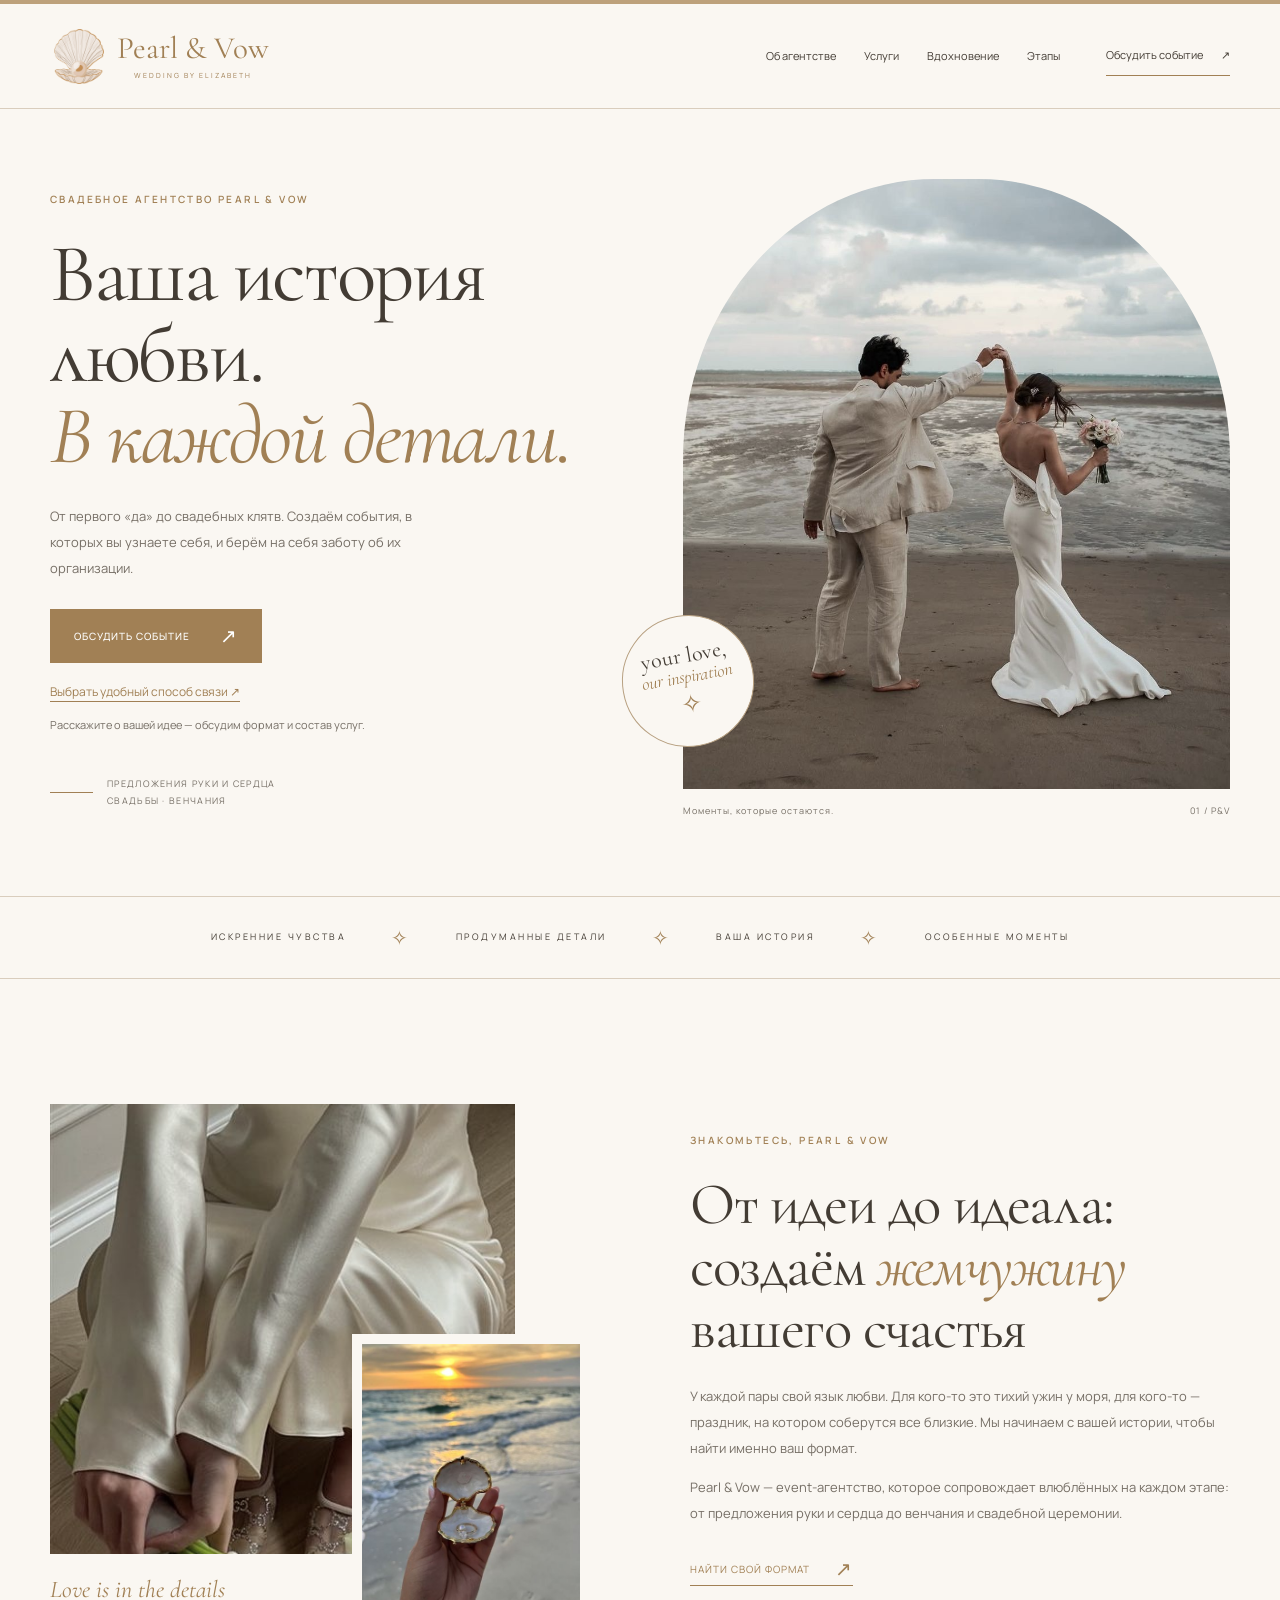
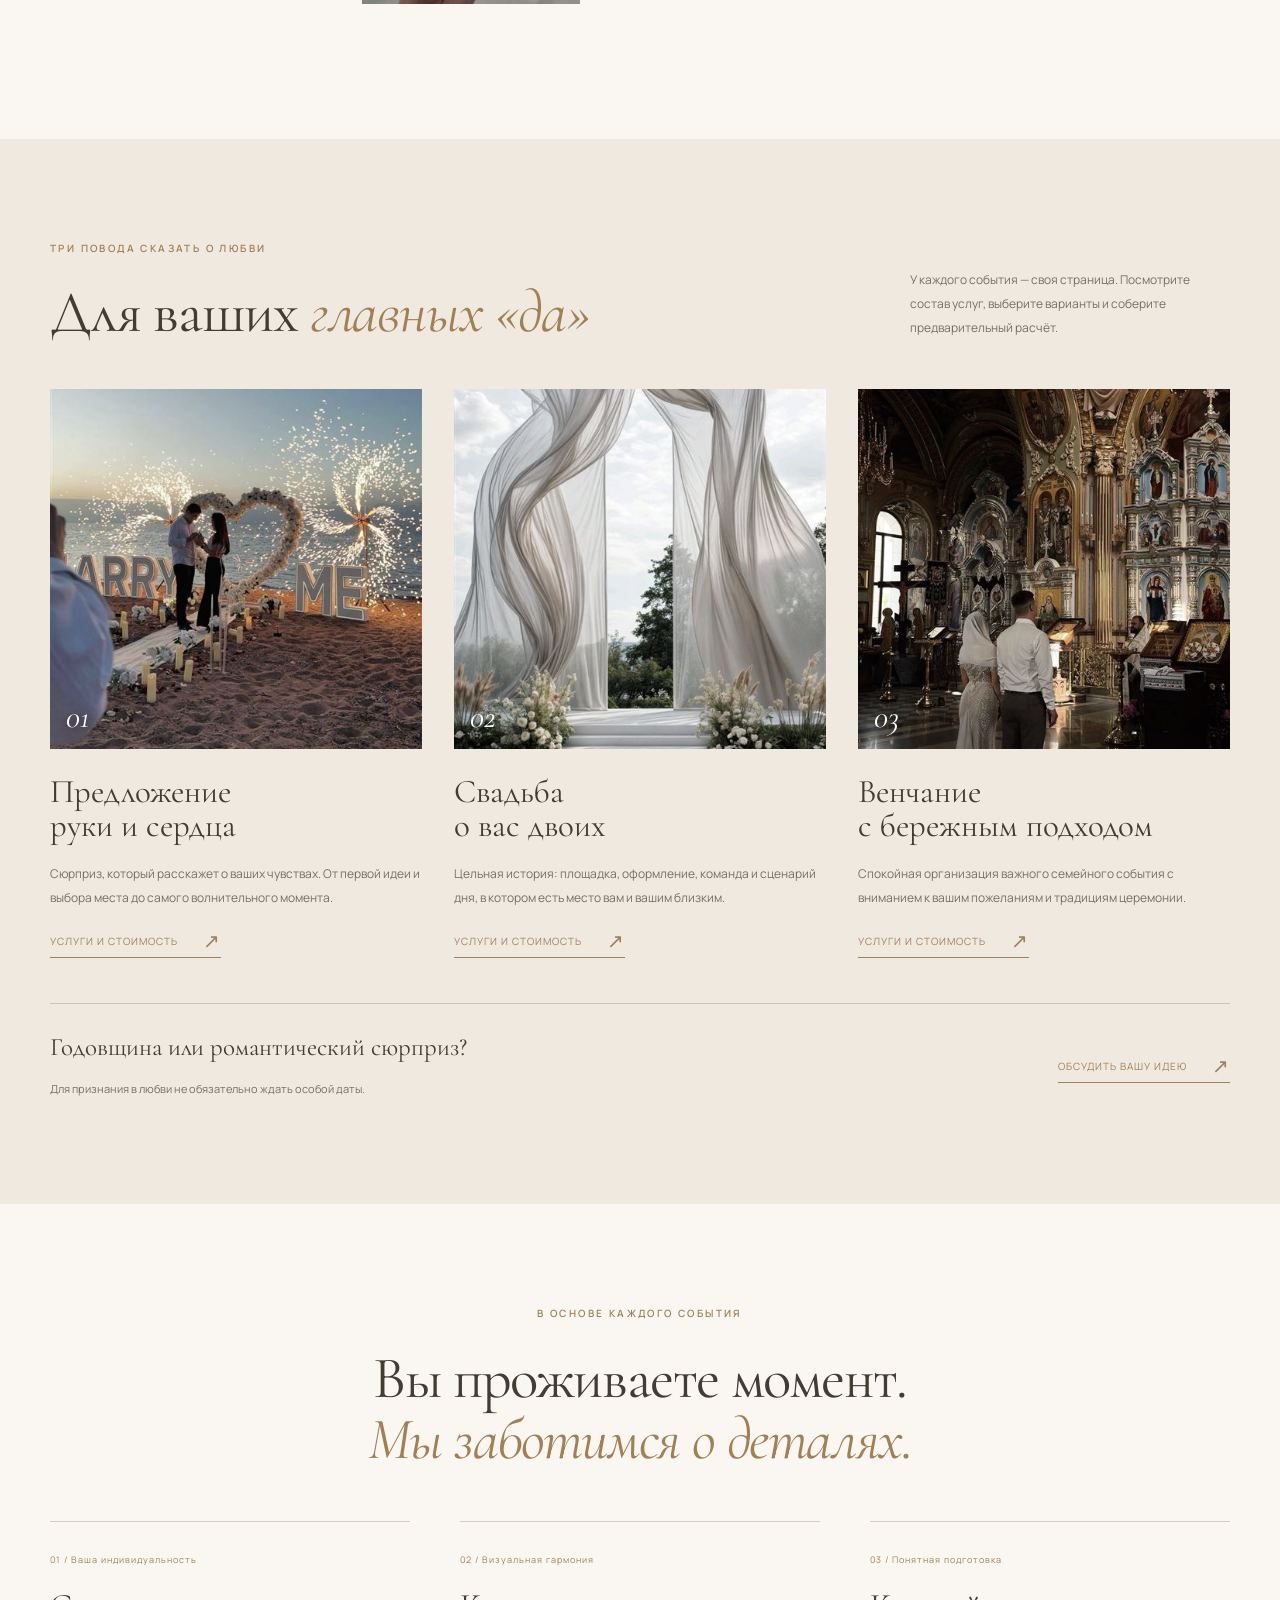
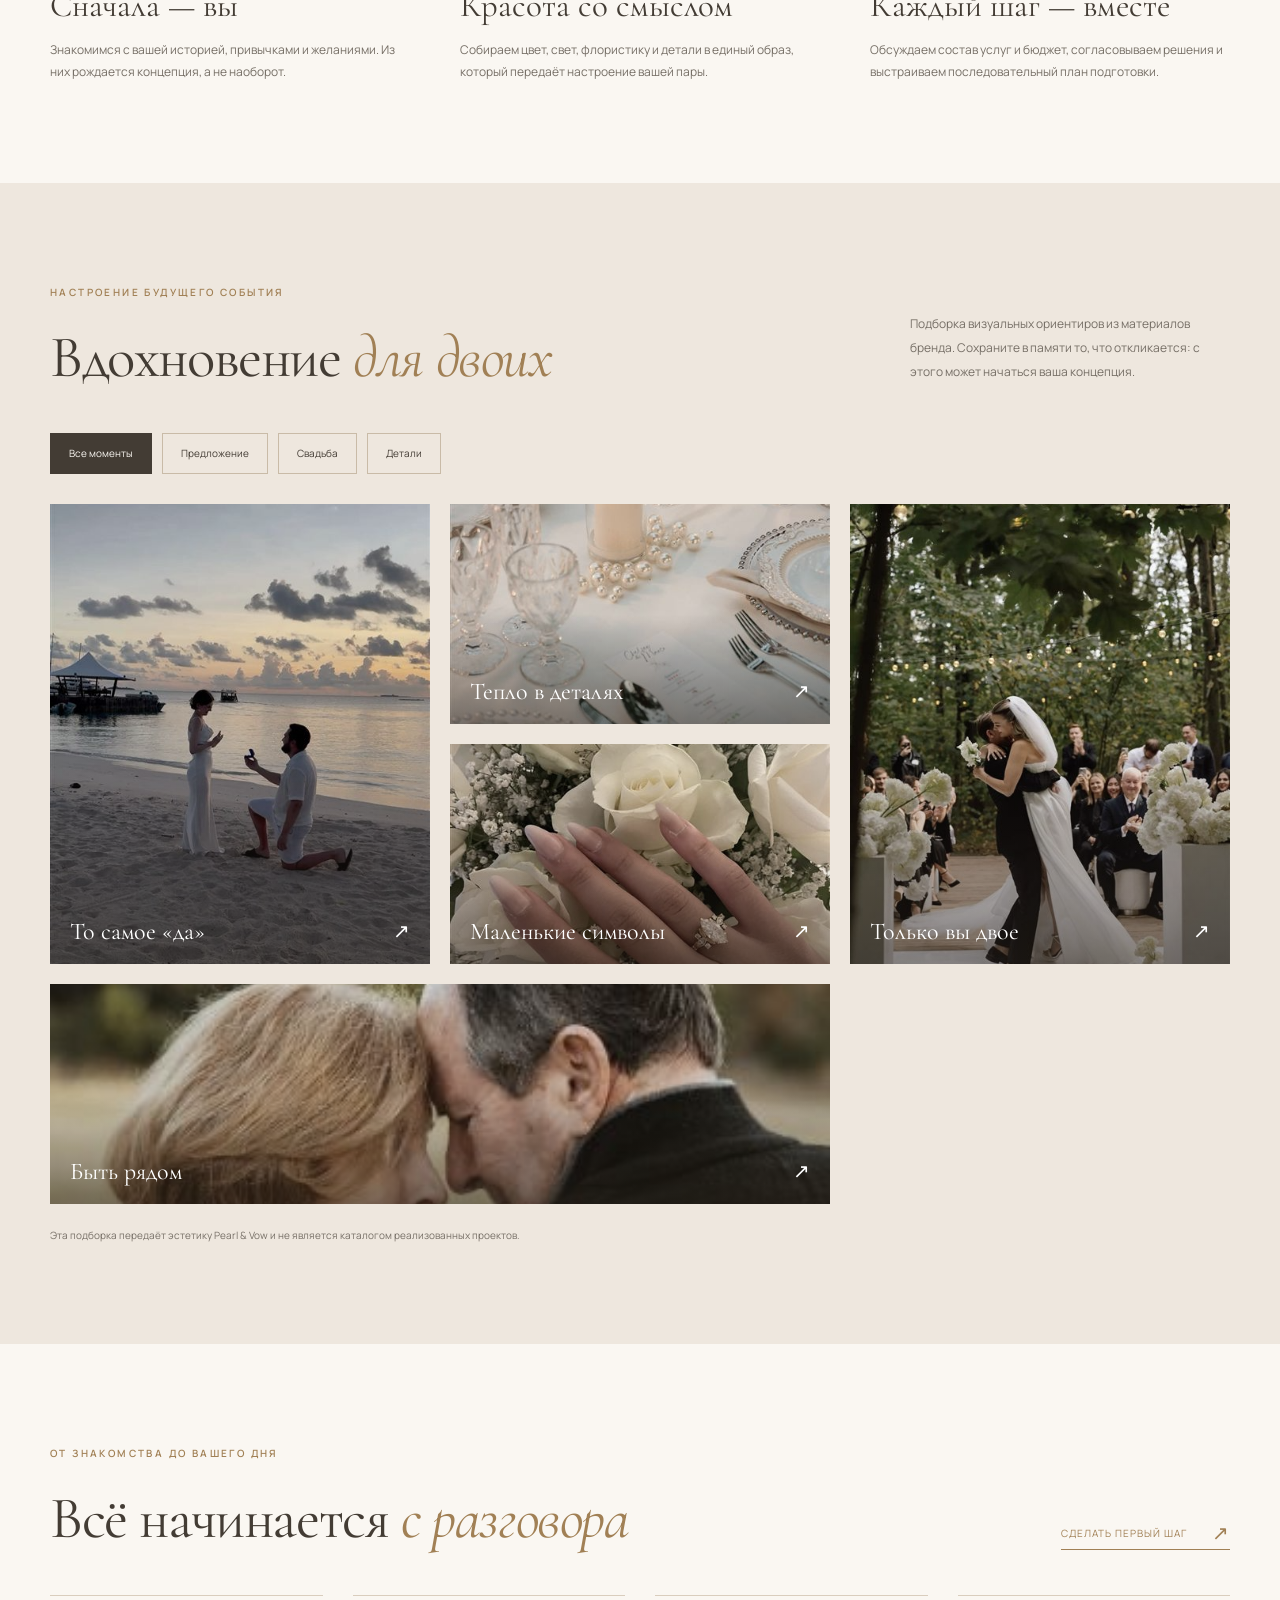
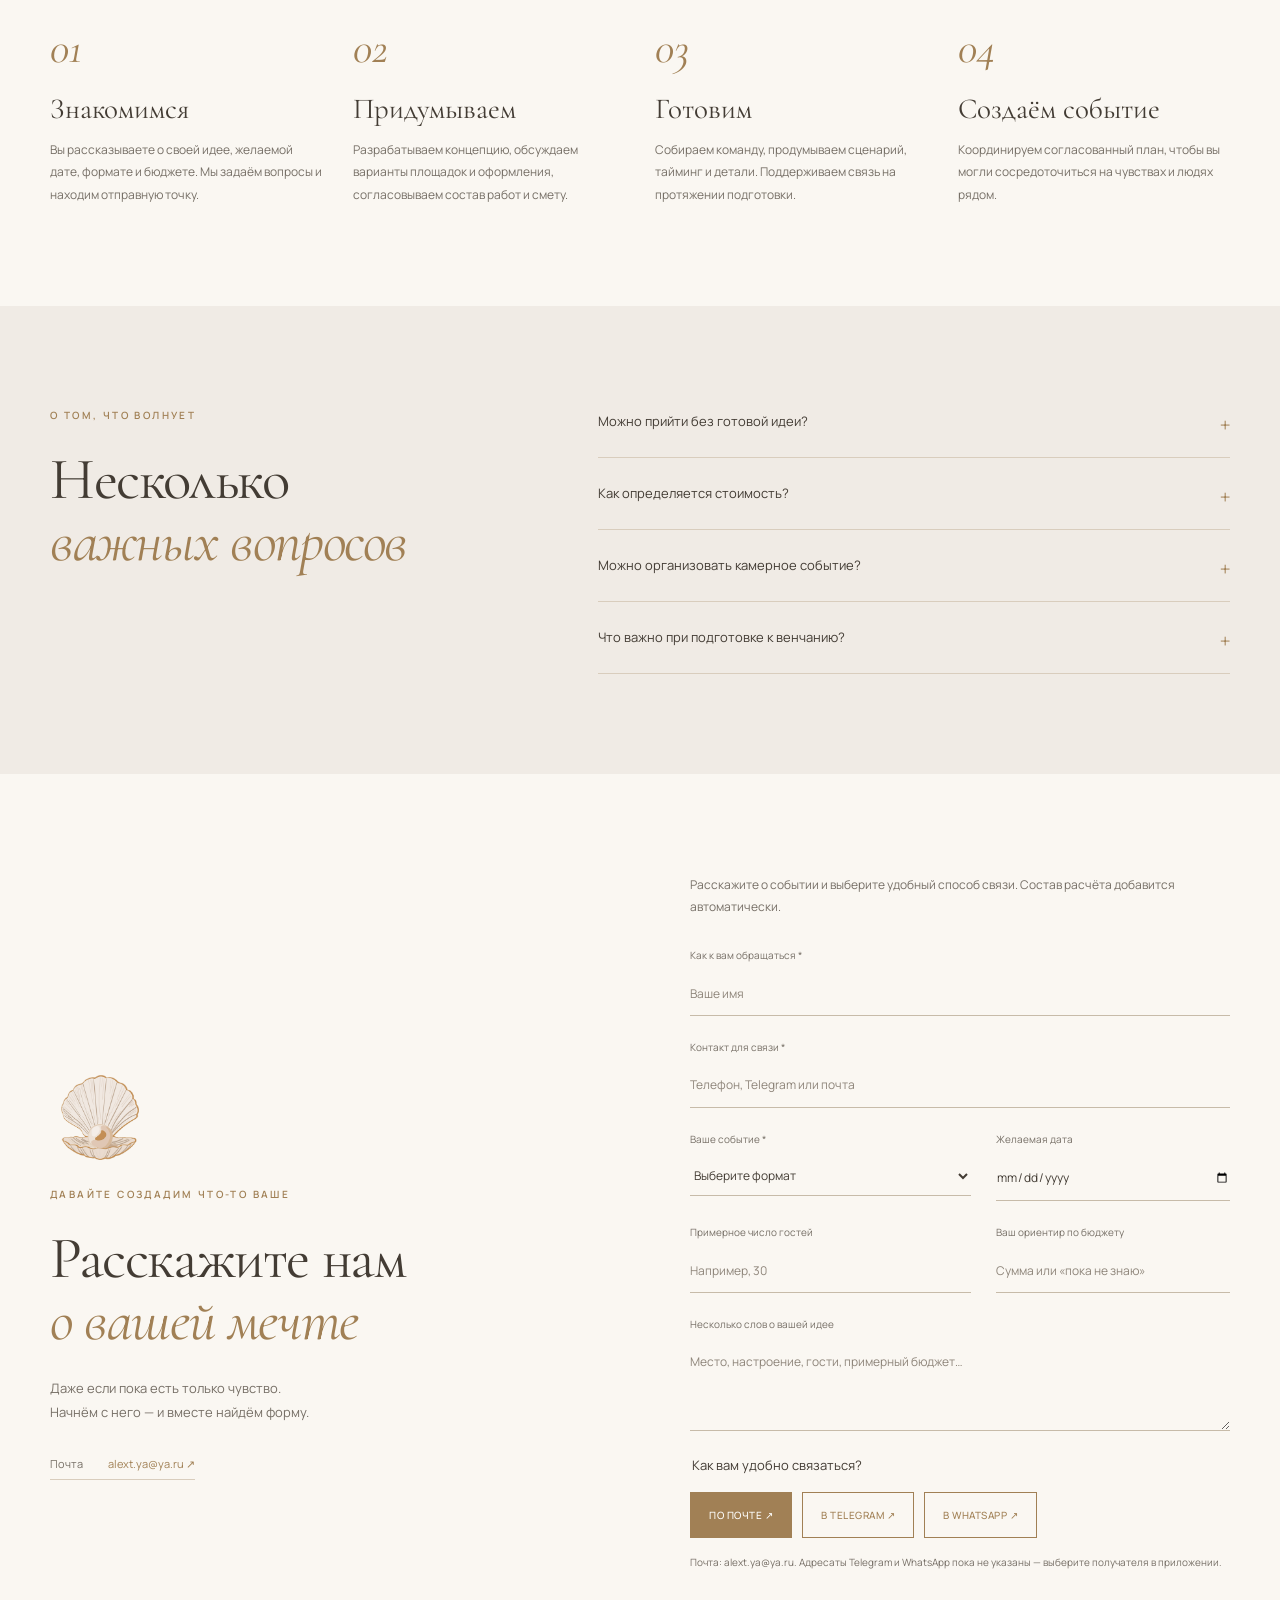
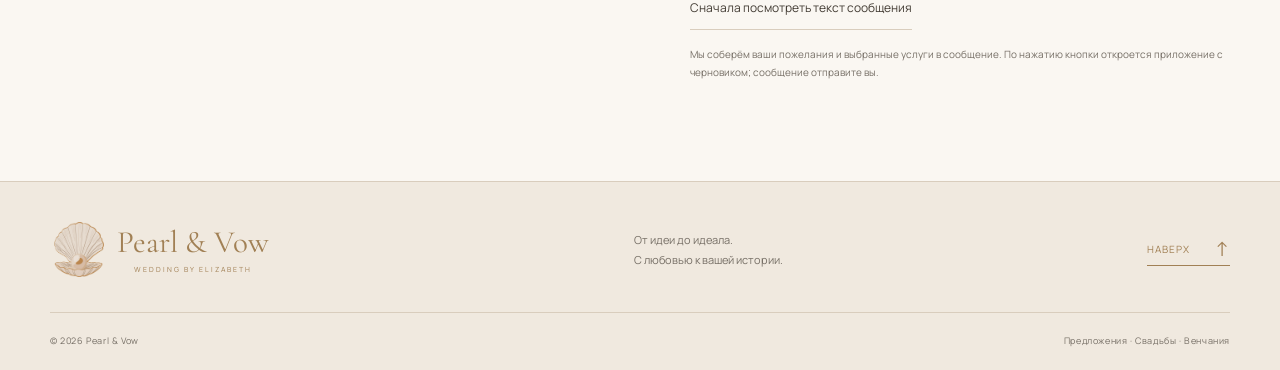
==== commit a2923702: "pages" ====
--- a/index.html
+++ b/index.html
@@ -16,6 +16,7 @@
   <link href="https://fonts.googleapis.com/css2?family=Cormorant+Garamond:ital,wght@0,400;0,500;0,600;1,400;1,500&family=Manrope:wght@400;500;600&display=swap" rel="stylesheet">
   <link rel="stylesheet" href="./styles.css">
   <script src="./config.js" defer></script>
+  <script src="./message-links.js" defer></script>
   <script src="./script.js" defer></script>
 </head>
 <body>
@@ -29,7 +30,7 @@
   </header>
   <main id="main">
     <section class="hero container" aria-labelledby="hero-title">
-      <div class="hero-copy"><p class="eyebrow">Свадебное агентство Pearl &amp; Vow</p><h1 id="hero-title">Ваша история<br>любви.<br><em>В каждой детали.</em></h1><p class="hero-description">От первого «да» до свадебных клятв. Создаём события, в которых вы узнаете себя, и берём на себя заботу об их организации.</p><a class="button" href="#contact">Обсудить событие <span aria-hidden="true">↗</span></a><a class="hero-direct" data-telegram-direct href="https://t.me/lizabacd" target="_blank" rel="noopener noreferrer">Написать в Telegram ↗</a><p class="hero-help">Расскажите о вашей идее — обсудим формат и состав услуг.</p><div class="hero-footnote"><span class="fine-line"></span><p>Предложения руки и сердца<br>Свадьбы · Венчания</p></div></div>
+      <div class="hero-copy"><p class="eyebrow">Свадебное агентство Pearl &amp; Vow</p><h1 id="hero-title">Ваша история<br>любви.<br><em>В каждой детали.</em></h1><p class="hero-description">От первого «да» до свадебных клятв. Создаём события, в которых вы узнаете себя, и берём на себя заботу об их организации.</p><a class="button" href="#contact">Обсудить событие <span aria-hidden="true">↗</span></a><a class="hero-direct" href="#contact">Выбрать удобный способ связи ↗</a><p class="hero-help">Расскажите о вашей идее — обсудим формат и состав услуг.</p><div class="hero-footnote"><span class="fine-line"></span><p>Предложения руки и сердца<br>Свадьбы · Венчания</p></div></div>
       <div class="hero-visual"><img class="hero-photo" decoding="async" src="./assets/optimized/IMG_1203-960.jpg" alt="Пара держится за руки на морском берегу" width="736" height="1104" fetchpriority="high" srcset="./assets/optimized/IMG_1203-480.jpg 480w, ./assets/optimized/IMG_1203-960.jpg 960w, ./assets/optimized/IMG_1203-1440.jpg 1080w" sizes="(max-width: 600px) calc(100vw - 40px), (max-width: 850px) 45vw, 600px"><div class="photo-caption"><span>Моменты, которые остаются.</span><span>01 / P&amp;V</span></div><div class="hero-seal" aria-hidden="true">your love,<br><em>our inspiration</em><span>✧</span></div></div>
     </section>
     <div class="ribbon" aria-hidden="true"><span>Искренние чувства</span><i>✧</i><span>Продуманные детали</span><i>✧</i><span>Ваша история</span><i>✧</i><span>Особенные моменты</span></div>
@@ -37,11 +38,11 @@
       <div class="about-images"><img class="about-main" decoding="async" src="./assets/optimized/IMG_1196-960.jpg" alt="Невеста с букетом белых цветов" width="736" height="1104" loading="lazy" srcset="./assets/optimized/IMG_1196-480.jpg 480w, ./assets/optimized/IMG_1196-960.jpg 577w" sizes="(max-width: 600px) calc(100vw - 40px), (max-width: 850px) 45vw, 400px"><img class="about-detail" decoding="async" src="./assets/optimized/IMG_1199-960.jpg" alt="Кольцо в ракушке на фоне морского заката" width="736" height="1104" loading="lazy" srcset="./assets/optimized/IMG_1199-480.jpg 480w, ./assets/optimized/IMG_1199-960.jpg 736w" sizes="(max-width: 600px) calc(100vw - 40px), (max-width: 850px) 45vw, 400px"><span class="image-note">Love is in the details</span></div>
       <div class="about-copy"><p class="eyebrow">Знакомьтесь, Pearl &amp; Vow</p><h2 id="about-title">От идеи до идеала:<br>создаём <em>жемчужину</em><br>вашего счастья</h2><p>У каждой пары свой язык любви. Для кого-то это тихий ужин у моря, для кого-то — праздник, на котором соберутся все близкие. Мы начинаем с вашей истории, чтобы найти именно ваш формат.</p><p>Pearl &amp; Vow — event-агентство, которое сопровождает влюблённых на каждом этапе: от предложения руки и сердца до венчания и свадебной церемонии.</p><a class="text-link" href="#services">Найти свой формат <span aria-hidden="true">↗</span></a></div>
     </section>
-    <section class="services section" id="services" aria-labelledby="services-title"><div class="container"><div class="section-heading"><div><p class="eyebrow">Три повода сказать о любви</p><h2 id="services-title">Для ваших <em>главных «да»</em></h2></div><p>Идея, визуальная концепция, подготовка и координация. Вместе определим, какая помощь нужна именно вам.</p></div>
+    <section class="services section" id="services" aria-labelledby="services-title"><div class="container"><div class="section-heading"><div><p class="eyebrow">Три повода сказать о любви</p><h2 id="services-title">Для ваших <em>главных «да»</em></h2></div><p>У каждого события — своя страница. Посмотрите состав услуг, выберите варианты и соберите предварительный расчёт.</p></div>
       <div class="service-grid">
-        <article class="service"><div class="service-photo"><img decoding="async" src="./assets/optimized/IMG_1194-960.jpg" alt="Предложение руки и сердца на пляже с огнями и цветами" loading="lazy" width="736" height="1104" srcset="./assets/optimized/IMG_1194-480.jpg 480w, ./assets/optimized/IMG_1194-960.jpg 960w, ./assets/optimized/IMG_1194-1440.jpg 1200w" sizes="(max-width: 600px) calc(100vw - 40px), (max-width: 850px) 45vw, 400px"><span>01</span></div><h3>Предложение<br>руки и сердца</h3><p>Сюрприз, который расскажет о ваших чувствах. От первой идеи и выбора места до самого волнительного момента.</p><button class="text-link" type="button" data-service="proposal">Подробнее о формате <span aria-hidden="true">↗</span></button></article>
-        <article class="service"><div class="service-photo"><img decoding="async" src="./assets/optimized/IMG_1198-960.jpg" alt="Свадебная церемония с белой драпировкой и цветами" loading="lazy" width="736" height="1104" srcset="./assets/optimized/IMG_1198-480.jpg 480w, ./assets/optimized/IMG_1198-960.jpg 736w" sizes="(max-width: 600px) calc(100vw - 40px), (max-width: 850px) 45vw, 400px"><span>02</span></div><h3>Свадьба<br>о вас двоих</h3><p>Цельная история: площадка, оформление, команда и сценарий дня, в котором есть место вам и вашим близким.</p><button class="text-link" type="button" data-service="wedding">Подробнее о формате <span aria-hidden="true">↗</span></button></article>
-        <article class="service"><div class="service-photo"><img decoding="async" src="./assets/optimized/IMG_1938-960.jpg" alt="Пара во время венчания в храме" loading="lazy" width="736" height="1104" srcset="./assets/optimized/IMG_1938-480.jpg 480w, ./assets/optimized/IMG_1938-960.jpg 960w, ./assets/optimized/IMG_1938-1440.jpg 1080w" sizes="(max-width: 600px) calc(100vw - 40px), (max-width: 850px) 45vw, 400px"><span>03</span></div><h3>Венчание<br>с бережным подходом</h3><p>Спокойная организация важного семейного события с вниманием к вашим пожеланиям и традициям церемонии.</p><button class="text-link" type="button" data-service="ceremony">Подробнее о формате <span aria-hidden="true">↗</span></button></article>
+        <article class="service"><div class="service-photo"><img decoding="async" src="./assets/optimized/IMG_1194-960.jpg" alt="Предложение руки и сердца на пляже с огнями и цветами" loading="lazy" width="736" height="1104" srcset="./assets/optimized/IMG_1194-480.jpg 480w, ./assets/optimized/IMG_1194-960.jpg 960w, ./assets/optimized/IMG_1194-1440.jpg 1200w" sizes="(max-width: 600px) calc(100vw - 40px), (max-width: 850px) 45vw, 400px"><span>01</span></div><h3>Предложение<br>руки и сердца</h3><p>Сюрприз, который расскажет о ваших чувствах. От первой идеи и выбора места до самого волнительного момента.</p><a class="text-link" href="./proposal.html">Услуги и стоимость <span aria-hidden="true">↗</span></a></article>
+        <article class="service"><div class="service-photo"><img decoding="async" src="./assets/optimized/IMG_1198-960.jpg" alt="Свадебная церемония с белой драпировкой и цветами" loading="lazy" width="736" height="1104" srcset="./assets/optimized/IMG_1198-480.jpg 480w, ./assets/optimized/IMG_1198-960.jpg 736w" sizes="(max-width: 600px) calc(100vw - 40px), (max-width: 850px) 45vw, 400px"><span>02</span></div><h3>Свадьба<br>о вас двоих</h3><p>Цельная история: площадка, оформление, команда и сценарий дня, в котором есть место вам и вашим близким.</p><a class="text-link" href="./wedding.html">Услуги и стоимость <span aria-hidden="true">↗</span></a></article>
+        <article class="service"><div class="service-photo"><img decoding="async" src="./assets/optimized/IMG_1938-960.jpg" alt="Пара во время венчания в храме" loading="lazy" width="736" height="1104" srcset="./assets/optimized/IMG_1938-480.jpg 480w, ./assets/optimized/IMG_1938-960.jpg 960w, ./assets/optimized/IMG_1938-1440.jpg 1080w" sizes="(max-width: 600px) calc(100vw - 40px), (max-width: 850px) 45vw, 400px"><span>03</span></div><h3>Венчание<br>с бережным подходом</h3><p>Спокойная организация важного семейного события с вниманием к вашим пожеланиям и традициям церемонии.</p><a class="text-link" href="./ceremony.html">Услуги и стоимость <span aria-hidden="true">↗</span></a></article>
       </div>
       <div class="service-bottom"><p>Годовщина или романтический сюрприз?<br><span>Для признания в любви не обязательно ждать особой даты.</span></p><a class="text-link" href="#contact" data-event="Романтическое событие">Обсудить вашу идею <span aria-hidden="true">↗</span></a></div>
     </div></section>
@@ -54,14 +55,13 @@
       <button class="gallery-item wide" data-category="wedding" type="button" aria-label="Увеличить фото: свадебные объятия"><img decoding="async" src="./assets/optimized/IMG_1939-960.jpg" alt="Нежные объятия жениха и невесты" loading="lazy" width="1104" height="736" srcset="./assets/optimized/IMG_1939-480.jpg 375w" sizes="(max-width: 600px) calc(100vw - 40px), (max-width: 850px) 45vw, 400px"><span>Быть рядом <i aria-hidden="true">↗</i></span></button>
     </div><p class="gallery-note">Эта подборка передаёт эстетику Pearl &amp; Vow и не является каталогом реализованных проектов.</p></div></section>
     <section class="steps section container" id="steps" aria-labelledby="steps-title"><div class="section-heading"><div><p class="eyebrow">От знакомства до вашего дня</p><h2 id="steps-title">Всё начинается <em>с разговора</em></h2></div><a class="text-link" href="#contact">Сделать первый шаг <span aria-hidden="true">↗</span></a></div><div class="steps-grid"><article><span class="step-number">01</span><h3>Знакомимся</h3><p>Вы рассказываете о своей идее, желаемой дате, формате и бюджете. Мы задаём вопросы и находим отправную точку.</p></article><article><span class="step-number">02</span><h3>Придумываем</h3><p>Разрабатываем концепцию, обсуждаем варианты площадок и оформления, согласовываем состав работ и смету.</p></article><article><span class="step-number">03</span><h3>Готовим</h3><p>Собираем команду, продумываем сценарий, тайминг и детали. Поддерживаем связь на протяжении подготовки.</p></article><article><span class="step-number">04</span><h3>Создаём событие</h3><p>Координируем согласованный план, чтобы вы могли сосредоточиться на чувствах и людях рядом.</p></article></div></section>
-    <section class="questions section"><div class="container faq-layout"><div><p class="eyebrow">О том, что волнует</p><h2>Несколько<br><em>важных вопросов</em></h2></div><div class="faq"><details><summary>Можно прийти без готовой идеи?</summary><p>Да. Расскажите о вашей паре, о том, что вам нравится и каким вы представляете настроение события. На этой основе обсудим возможные форматы и визуальную концепцию.</p></details><details><summary>Как определяется стоимость?</summary><p>Стоимость зависит от формата, места, числа гостей, оформления и состава услуг. Начнём с ваших пожеланий и бюджета, затем обсудим смету. Фиксированные пакеты и цены пока не опубликованы.</p></details><details><summary>Можно организовать камерное событие?</summary><p>Да. Предложение для двоих, небольшая церемония или праздник с близкими — формат подбираем под вашу историю и пожелания.</p></details><details><summary>Что важно при подготовке к венчанию?</summary><p>Дату, возможность проведения церемонии и требования к участникам необходимо согласовать непосредственно с выбранным храмом. Организационные детали обсудим с учётом этих требований.</p></details></div></div></section>
-    <section class="contact section container" id="contact" aria-labelledby="contact-title"><div class="contact-copy"><img class="contact-shell" src="./assets/optimized/logo.png" alt="" width="120" height="100" loading="lazy"><p class="eyebrow">Давайте создадим что-то ваше</p><h2 id="contact-title">Расскажите нам<br><em>о вашей мечте</em></h2><p>Даже если пока есть только чувство.<br>Начнём с него — и вместе найдём форму.</p><div class="contact-links" id="contact-links"><a href="https://t.me/lizabacd" target="_blank" rel="noopener noreferrer" data-contact="telegram">Telegram <span>@lizabacd ↗</span></a></div></div><form id="inquiry-form"><p class="form-intro">Уже знаете детали? Подготовьте обращение здесь. Или <a data-telegram-direct href="https://t.me/lizabacd" target="_blank" rel="noopener noreferrer">напишите нам напрямую в Telegram ↗</a>.</p><div class="field"><label for="name">Как к вам обращаться <span aria-hidden="true">*</span></label><input id="name" name="name" autocomplete="given-name" maxlength="80" placeholder="Ваше имя" required></div><div class="field"><label for="reply">Контакт для связи <span aria-hidden="true">*</span></label><input id="reply" name="reply" autocomplete="off" maxlength="120" placeholder="Телефон, Telegram или почта" required></div><div class="form-row"><div class="field"><label for="event">Ваше событие <span aria-hidden="true">*</span></label><select id="event" name="event" required><option value="">Выберите формат</option><option>Предложение руки и сердца</option><option>Свадьба</option><option>Венчание</option><option>Романтическое событие</option><option>Пока выбираю</option></select></div><div class="field"><label for="date">Желаемая дата</label><input id="date" name="date" type="date"></div></div><div class="form-row"><div class="field"><label for="guests">Примерное число гостей</label><input id="guests" name="guests" type="number" min="0" max="10000" step="1" inputmode="numeric" placeholder="Например, 30"></div><div class="field"><label for="budget">Ваш ориентир по бюджету</label><input id="budget" name="budget" maxlength="80" placeholder="Сумма или «пока не знаю»"></div></div><div class="field"><label for="message">Несколько слов о вашей идее</label><textarea id="message" name="message" maxlength="3000" rows="3" placeholder="Место, настроение, гости, примерный бюджет…"></textarea></div><button class="button" type="submit">Подготовить сообщение <span aria-hidden="true">↗</span></button><p class="form-note">Форма подготовит текст для Telegram. Вы сможете проверить его, скопировать и самостоятельно отправить в чат агентства.</p><p class="form-note" id="form-status" role="status"></p></form></section>
+    <section class="questions section"><div class="container faq-layout"><div><p class="eyebrow">О том, что волнует</p><h2>Несколько<br><em>важных вопросов</em></h2></div><div class="faq"><details><summary>Можно прийти без готовой идеи?</summary><p>Да. Расскажите о вашей паре, о том, что вам нравится и каким вы представляете настроение события. На этой основе обсудим возможные форматы и визуальную концепцию.</p></details><details><summary>Как определяется стоимость?</summary><p>Стоимость зависит от формата, места, числа гостей, оформления и состава услуг. Начнём с ваших пожеланий и бюджета, затем обсудим смету. На отдельных страницах услуг можно выбрать состав и увидеть предварительный расчёт. Окончательную стоимость согласуем после обсуждения деталей.</p></details><details><summary>Можно организовать камерное событие?</summary><p>Да. Предложение для двоих, небольшая церемония или праздник с близкими — формат подбираем под вашу историю и пожелания.</p></details><details><summary>Что важно при подготовке к венчанию?</summary><p>Дату, возможность проведения церемонии и требования к участникам необходимо согласовать непосредственно с выбранным храмом. Организационные детали обсудим с учётом этих требований.</p></details></div></div></section>
+    <section class="contact section container" id="contact" aria-labelledby="contact-title"><div class="contact-copy"><img class="contact-shell" src="./assets/optimized/logo.png" alt="" width="120" height="100" loading="lazy"><p class="eyebrow">Давайте создадим что-то ваше</p><h2 id="contact-title">Расскажите нам<br><em>о вашей мечте</em></h2><p>Даже если пока есть только чувство.<br>Начнём с него — и вместе найдём форму.</p><div class="contact-links" id="contact-links"><a href="mailto:alext.ya@ya.ru" data-contact="email">Почта <span>alext.ya@ya.ru ↗</span></a></div></div><form id="inquiry-form" method="dialog"><p class="form-intro">Расскажите о событии и выберите удобный способ связи. Состав расчёта добавится автоматически.</p><div class="field"><label for="name">Как к вам обращаться <span aria-hidden="true">*</span></label><input id="name" name="name" autocomplete="given-name" maxlength="80" placeholder="Ваше имя" required></div><div class="field"><label for="reply">Контакт для связи <span aria-hidden="true">*</span></label><input id="reply" name="reply" autocomplete="off" maxlength="120" placeholder="Телефон, Telegram или почта" required></div><div class="form-row"><div class="field"><label for="event">Ваше событие <span aria-hidden="true">*</span></label><select id="event" name="event" required><option value="">Выберите формат</option><option>Предложение руки и сердца</option><option>Свадьба</option><option>Венчание</option><option>Романтическое событие</option><option>Пока выбираю</option></select></div><div class="field"><label for="date">Желаемая дата</label><input id="date" name="date" type="date"></div></div><div class="form-row"><div class="field"><label for="guests">Примерное число гостей</label><input id="guests" name="guests" type="number" min="0" max="10000" step="1" inputmode="numeric" placeholder="Например, 30"></div><div class="field"><label for="budget">Ваш ориентир по бюджету</label><input id="budget" name="budget" maxlength="80" placeholder="Сумма или «пока не знаю»"></div></div><div class="field"><label for="message">Несколько слов о вашей идее</label><textarea id="message" name="message" maxlength="3000" rows="3" placeholder="Место, настроение, гости, примерный бюджет…"></textarea></div><fieldset class="channel-choice"><legend>Как вам удобно связаться?</legend><div class="channel-buttons"><button class="button" type="submit" name="channel" value="email">По почте ↗</button><button class="button button-outline" type="submit" name="channel" value="telegram">В Telegram ↗</button><button class="button button-outline" type="submit" name="channel" value="whatsapp">В WhatsApp ↗</button></div><p class="form-note">Почта: alext.ya@ya.ru. Адресаты Telegram и WhatsApp пока не указаны — выберите получателя в приложении.</p></fieldset><button class="preview-message" type="submit" name="channel" value="preview">Сначала посмотреть текст сообщения</button><p class="form-note">Мы соберём ваши пожелания и выбранные услуги в сообщение. По нажатию кнопки откроется приложение с черновиком; сообщение отправите вы.</p><p class="form-note" id="form-status" role="status"></p></form></section>
   </main>
   <footer class="footer"><div class="container footer-top"><a class="brand" href="#top"><img src="./assets/optimized/logo.png" alt="" width="64" height="58"><span>Pearl &amp; Vow<small>Wedding by Elizabeth</small></span></a><p>От идеи до идеала.<br>С любовью к вашей истории.</p><a class="text-link" href="#top">Наверх <span aria-hidden="true">↑</span></a></div><div class="container footer-bottom"><span>© <span id="year">2026</span> Pearl &amp; Vow</span><span>Предложения · Свадьбы · Венчания</span></div></footer>
-  <dialog id="service-dialog" class="content-dialog"><button class="dialog-close" type="button" data-close aria-label="Закрыть">×</button><p class="eyebrow">Ваше событие</p><h2 id="service-title"></h2><p id="service-description"></p><ul id="service-list"></ul><p class="dialog-note">Состав услуг и стоимость согласовываются индивидуально после знакомства с вашей задачей.</p><a class="button" id="service-contact" href="#contact">Обсудить этот формат <span aria-hidden="true">↗</span></a></dialog>
-  <dialog id="photo-dialog" class="photo-dialog" aria-label="Просмотр фотографии"><button class="dialog-close" type="button" data-close aria-label="Закрыть фотографию">×</button><img id="large-photo" alt=""><div class="photo-controls"><button type="button" id="photo-prev" aria-label="Предыдущая фотография">←</button><p id="photo-caption" aria-live="polite"></p><button type="button" id="photo-next" aria-label="Следующая фотография">→</button></div><p id="photo-counter" class="photo-counter"></p></dialog>
-  <dialog id="message-dialog" class="content-dialog" aria-labelledby="message-title"><button class="dialog-close" type="button" data-close aria-label="Закрыть">×</button><p class="eyebrow">Первый шаг к вашему событию</p><h2 id="message-title">Ваше сообщение <em>готово</em></h2><p>Проверьте текст, скопируйте его и отправьте в Telegram. Сообщение ещё не отправлено.</p><label class="sr-only" for="message-draft">Текст обращения</label><textarea id="message-draft" rows="10"></textarea><div class="dialog-actions"><button class="button" id="copy-message" type="button">Скопировать текст</button><a class="button button-outline" id="telegram-link" href="https://t.me/lizabacd" target="_blank" rel="noopener noreferrer">Открыть Telegram ↗</a></div><p id="copy-status" class="form-note" role="status"></p></dialog>
-  <a class="mobile-contact" data-telegram-direct href="https://t.me/lizabacd" target="_blank" rel="noopener noreferrer">Обсудить событие в Telegram ↗</a>
-  <noscript><div class="noscript-note">Для формы и просмотра фотографий включите JavaScript. Связаться с агентством можно напрямую: <a href="https://t.me/lizabacd">@lizabacd в Telegram</a>.</div></noscript>
+<dialog id="photo-dialog" class="photo-dialog" aria-label="Просмотр фотографии"><button class="dialog-close" type="button" data-close aria-label="Закрыть фотографию">×</button><img id="large-photo" alt=""><div class="photo-controls"><button type="button" id="photo-prev" aria-label="Предыдущая фотография">←</button><p id="photo-caption" aria-live="polite"></p><button type="button" id="photo-next" aria-label="Следующая фотография">→</button></div><p id="photo-counter" class="photo-counter"></p></dialog>
+  <dialog id="message-dialog" class="content-dialog" aria-labelledby="message-title"><button class="dialog-close" type="button" data-close aria-label="Закрыть">×</button><p class="eyebrow">Первый шаг к вашему событию</p><h2 id="message-title">Ваше сообщение <em>готово</em></h2><p>Текст можно отредактировать. Выберите приложение — черновик откроется с подготовленным сообщением. Отправку подтвердите в приложении.</p><p class="form-note">Почта: alext.ya@ya.ru. Для Telegram и WhatsApp получателя пока нужно выбрать самостоятельно.</p><label class="sr-only" for="message-draft">Текст обращения</label><textarea id="message-draft" rows="10"></textarea><div class="dialog-actions"><a class="button" id="email-link" href="mailto:alext.ya@ya.ru" data-message-channel="email">Открыть почту ↗</a><a class="button button-outline" id="telegram-link" href="https://web.telegram.org/k/" target="_blank" rel="noopener noreferrer" data-message-channel="telegram">Telegram в браузере ↗</a><a class="button button-outline" id="telegram-app-link" href="tg://msg_url?url=&amp;text=" data-message-channel="telegram-app">В приложении Telegram ↗</a><a class="button button-outline" id="whatsapp-link" href="https://wa.me/?text=" target="_blank" rel="noopener noreferrer" data-message-channel="whatsapp">Открыть WhatsApp ↗</a><button class="preview-message" id="copy-message" type="button">Скопировать текст</button></div><p class="form-note" id="handoff-status" role="status"></p><p id="copy-status" class="form-note" role="status"></p><p class="form-note">Если приложение не открылось или текст не перенёсся целиком, скопируйте его здесь и вставьте вручную. На ноутбуке Telegram открывается в браузере, на телефоне — в приложении. При необходимости используйте другую кнопку выше. После первого входа в Telegram Web может потребоваться нажать кнопку ещё раз. Для почты нужно настроенное почтовое приложение.</p></dialog>
+  <a class="mobile-contact" href="#contact">Обсудить событие ↗</a>
+  <noscript><p class="noscript-note">Для расчёта и подготовки сообщения включите JavaScript. Написать напрямую: <a href="mailto:alext.ya@ya.ru">alext.ya@ya.ru</a>.</p></noscript>
 </body>
 </html>
--- a/styles.css
+++ b/styles.css
@@ -13,3 +13,18 @@
 .photo-controls{display:flex;align-items:center;justify-content:space-between;gap:16px}.photo-controls p{max-width:640px;font-size:21px}.photo-controls button{flex-shrink:0;width:44px;height:44px;border:1px solid var(--line);background:var(--paper);font-size:22px}.photo-controls button:disabled{opacity:.4;cursor:default}.photo-dialog .photo-counter{font:11px var(--sans);color:var(--muted);margin:4px 0 8px}.photo-dialog img{max-height:72dvh}
 .mobile-contact{display:none}
 @media(max-width:600px){body{padding-bottom:calc(68px + env(safe-area-inset-bottom))}.mobile-contact{display:flex;position:fixed;bottom:0;left:0;right:0;z-index:5;min-height:60px;align-items:center;justify-content:center;padding:16px 20px calc(16px + env(safe-area-inset-bottom));background:var(--ink);color:var(--paper);font-size:12px;box-shadow:0 -3px 16px #433c3418}body.modal-open .mobile-contact{display:none}.photo-controls{gap:10px}.photo-controls p{font-size:17px}.form-note,.field label{font-size:12px}.filters button,.text-link{min-height:44px}}
+/* Dedicated service pages and optional, itemised estimates. */
+.nav-bar nav a[aria-current=page]{color:var(--gold);border-bottom:1px solid var(--gold)}
+.breadcrumbs{padding-top:25px;color:var(--muted);font-size:11px;display:flex;gap:12px}.breadcrumbs a{text-decoration:underline;text-underline-offset:4px}
+.service-hero{display:grid;grid-template-columns:1.1fr .9fr;gap:32px 75px;align-items:center;padding-block:45px 75px}.service-hero h1{font-size:clamp(52px,5.5vw,80px);letter-spacing:-1.5px;margin-bottom:25px}.service-hero>div>p:not(.eyebrow){max-width:470px;color:var(--muted);font-size:13px;line-height:2}.service-hero>img{width:100%;height:470px;object-fit:cover;border-radius:45% 45% 0 0;grid-column:2;grid-row:1}.service-image-note{grid-column:2;margin: -20px 0 0;font-size:10px;color:var(--muted)}
+.calculator-section{background:var(--cream)}.calculator-section .section-heading{margin-bottom:25px}.estimate-notice{font-size:12px;max-width:850px;color:var(--muted);border-left:2px solid var(--gold);padding-left:18px;margin-bottom:35px}.estimate-notice strong{color:var(--ink)}
+.calculator-layout{display:grid;grid-template-columns:minmax(0,1fr) 350px;gap:30px;align-items:start}.option-grid{display:grid;grid-template-columns:repeat(2,minmax(0,1fr));gap:20px}.option-card{padding:25px;background:var(--paper);border:1px solid var(--line);display:flex;flex-direction:column;transition:border-color .2s}.option-card.is-selected{border-color:var(--gold);box-shadow:inset 0 0 0 1px var(--gold)}.option-top{display:flex;justify-content:space-between;align-items:center;gap:12px;margin-bottom:25px}.option-number{font:italic 28px var(--serif);color:var(--gold)}.option-toggle{display:flex;align-items:center;gap:9px;min-height:44px;font-size:12px;cursor:pointer}.option-toggle input{width:20px;height:20px;accent-color:var(--gold);cursor:pointer}.option-card h3{font-size:30px;margin-bottom:15px}.option-card>p{font-size:12px;line-height:1.9;color:var(--muted);flex:1}.variant-label{font-size:11px;margin-bottom:8px}.option-card select{width:100%;min-width:0;min-height:48px;padding:10px 30px 10px 10px;border:1px solid var(--line);background:var(--paper);color:var(--ink);font-size:12px;line-height:1.5}.option-card select:disabled{opacity:.65;cursor:not-allowed}.option-card select:focus-visible,.option-toggle input:focus-visible{outline:2px solid var(--gold);outline-offset:4px}.option-bottom{display:flex;justify-content:space-between;align-items:center;flex-wrap:wrap;gap:8px;margin-top:20px;padding-top:15px;border-top:1px solid var(--line);font-size:10px;color:var(--muted)}.option-bottom strong{font-size:16px;font-weight:500;color:var(--ink)}.is-selected .option-bottom>span{color:var(--ink)}
+.estimate-summary{position:sticky;top:25px;background:var(--paper);padding:30px;border:1px solid var(--line)}.estimate-summary>.eyebrow{margin-bottom:15px}.estimate-summary h3{font-size:31px}.estimate-summary>p:not(.eyebrow){font-size:12px;color:var(--muted)}#estimate-items{list-style:none;padding:0;margin:0}#estimate-items li{display:flex;justify-content:space-between;gap:16px;padding:15px 0;border-bottom:1px solid var(--line);font-size:11px}#estimate-items strong{display:block;font-weight:500}#estimate-items small{display:block;color:var(--muted);font-size:10px;line-height:1.8;margin-top:5px}#estimate-items li>span:last-child{white-space:nowrap}.estimate-total{display:flex;flex-direction:column;border-top:1px solid var(--line);padding-top:20px;margin-top:20px;gap:5px}.estimate-total>span{font-size:11px;color:var(--muted)}.estimate-total output{font:45px var(--serif);letter-spacing:-1px}.estimate-summary .button{width:100%;font-size:9px;gap:10px;margin-top:12px}.estimate-reset{display:block;margin:10px auto 0;border:0;border-bottom:1px solid var(--line);padding:10px;background:transparent;font-size:11px;color:var(--muted)}.estimate-reset:disabled{opacity:.45;cursor:default}.estimate-summary .estimate-exclusions{font-size:10px;line-height:1.9;margin:25px 0 0}.selection-form-note{font-size:12px;line-height:1.9;padding:16px;background:var(--cream);border-left:2px solid var(--gold);margin-bottom:25px}.price-method{margin-top:35px;border-top:1px solid var(--line);padding-top:20px;color:var(--muted);font-size:12px}.price-method summary{cursor:pointer;min-height:44px;line-height:2}.price-method p{max-width:900px;margin-top:15px}.price-method a{text-decoration:underline;text-underline-offset:3px}.price-method li{margin-bottom:10px}.related{padding-top:20px}.related-grid{display:grid;grid-template-columns:1fr 1fr;gap:25px}.related-card{display:block;border:1px solid var(--line);padding:30px}.related-card>span:first-child{font-size:10px;color:var(--muted)}.related-card h3{margin-top:18px}.related-card:hover{background:var(--cream)}
+@media(max-width:1100px){.calculator-layout{grid-template-columns:minmax(0,1fr) 300px;gap:20px}.option-grid{grid-template-columns:1fr}.service-hero{gap:30px}.estimate-summary{padding:25px}.service-hero>img{height:430px}}
+@media(max-width:850px){.calculator-layout{grid-template-columns:minmax(0,1fr) 280px}.option-card{padding:20px}.service-hero h1{font-size:56px}.service-hero>img{height:400px}.estimate-summary{padding:22px}.service-hero .button{font-size:9px;letter-spacing:.5px}.estimate-total output{font-size:40px}}
+@media(max-width:600px){.breadcrumbs{padding-top:20px}.service-hero{grid-template-columns:1fr;gap:30px;padding-block:30px 50px}.service-hero h1{font-size:clamp(48px,11vw,66px)}.service-hero>img{grid-column:1;grid-row:auto;height:350px}.service-image-note{grid-column:1;margin-top:-20px}.calculator-layout{grid-template-columns:1fr;gap:25px}.option-grid{grid-template-columns:1fr}.estimate-summary{position:static;padding:25px}.option-card{padding:25px}.option-card select{font-size:16px}.variant-label{font-size:12px}.option-toggle{font-size:13px}.option-card h3{font-size:32px}.estimate-summary .estimate-exclusions,.option-bottom,.estimate-summary .button{font-size:12px}.price-method{font-size:12px}.related-grid{grid-template-columns:1fr}.service-hero .button{font-size:10px}.related-card{padding:25px}}
+
+
+/* Contact channel handoff. */
+.channel-choice{border:0;padding:0;margin:0 0 15px;min-width:0}.channel-choice legend{font-size:13px;margin-bottom:15px}.channel-buttons{display:flex;gap:10px;flex-wrap:wrap}.channel-buttons .button{padding:14px 18px;font-size:10px;letter-spacing:.5px}.preview-message{border:0;border-bottom:1px solid var(--line);padding:10px 0;background:transparent;color:var(--ink);font-size:12px;cursor:pointer;min-height:44px}.dialog-actions{align-items:center}.dialog-actions .preview-message{margin-top:4px}.contact-links [hidden]{display:none}.form-note{overflow-wrap:anywhere}
+@media(max-width:600px){.channel-buttons{display:grid;grid-template-columns:1fr}.channel-buttons .button{min-height:50px;font-size:12px}.channel-choice legend{font-size:14px}.dialog-actions .preview-message{width:100%}}
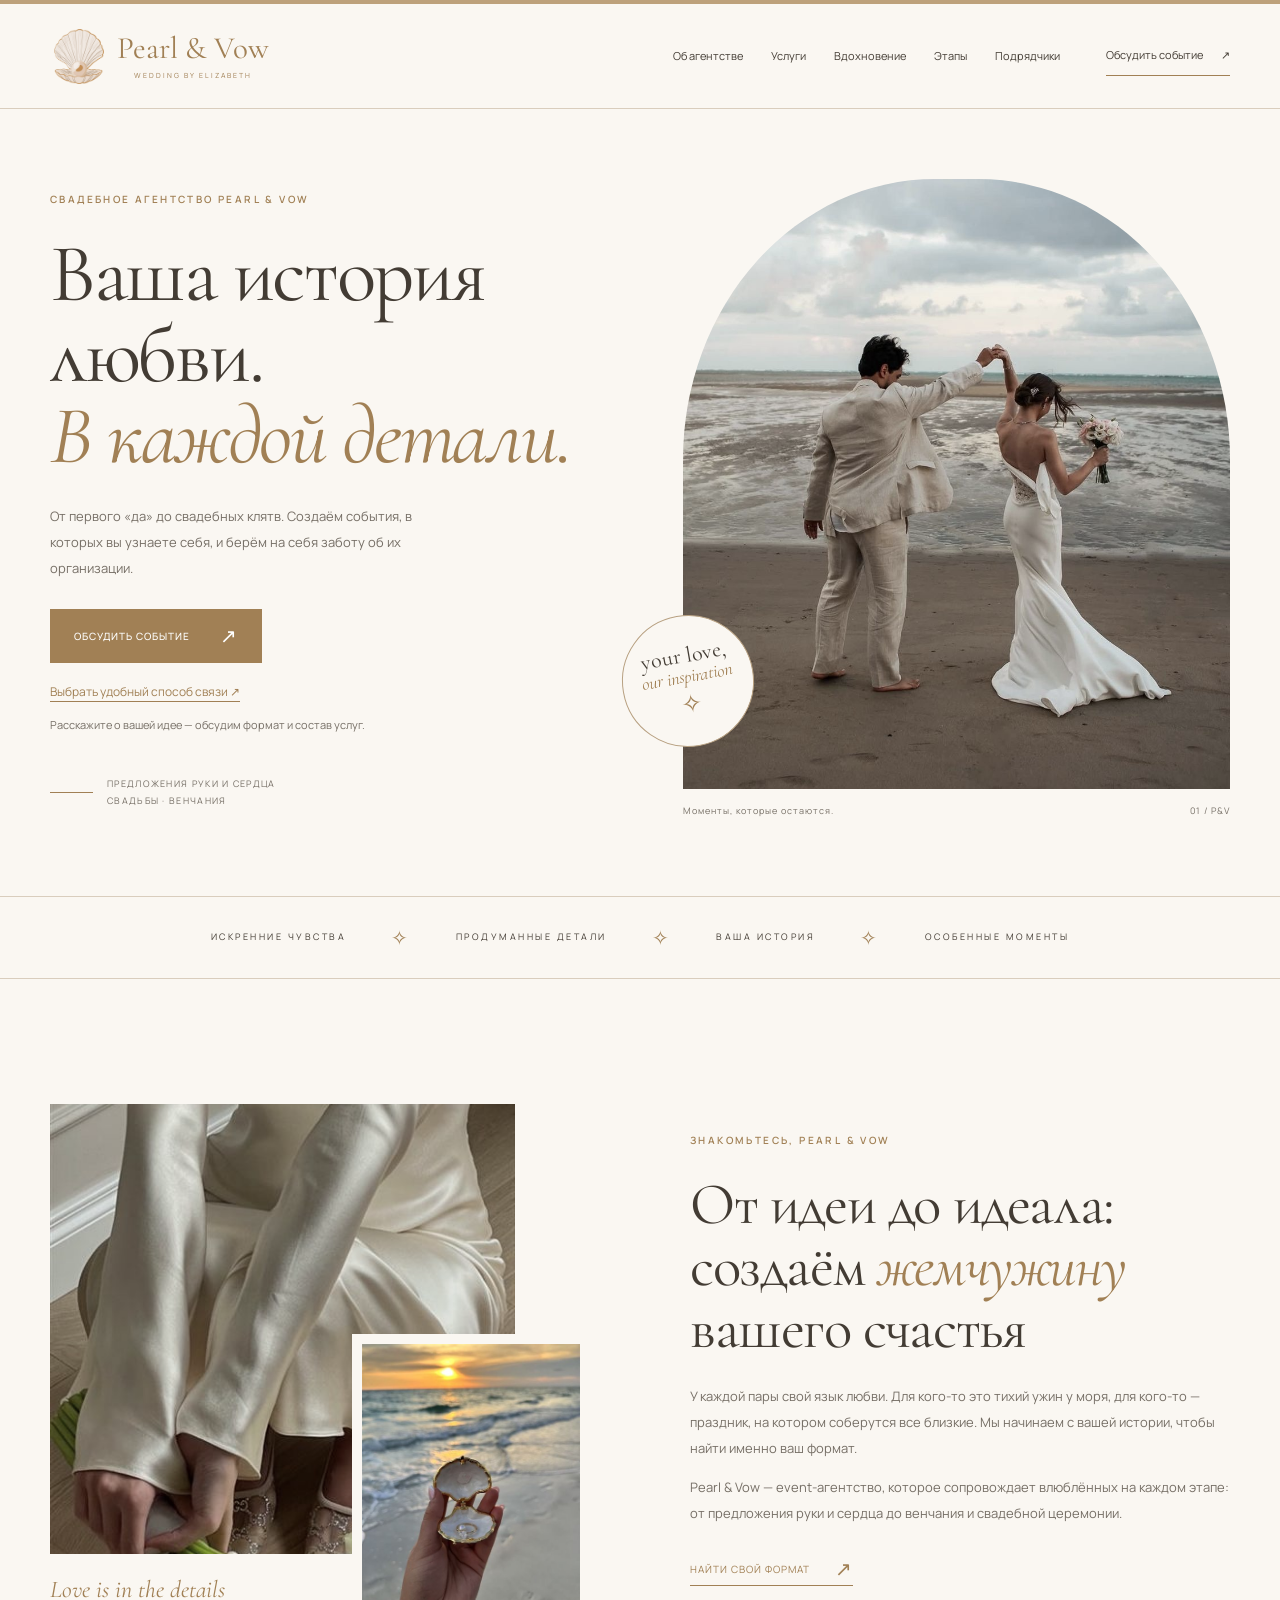
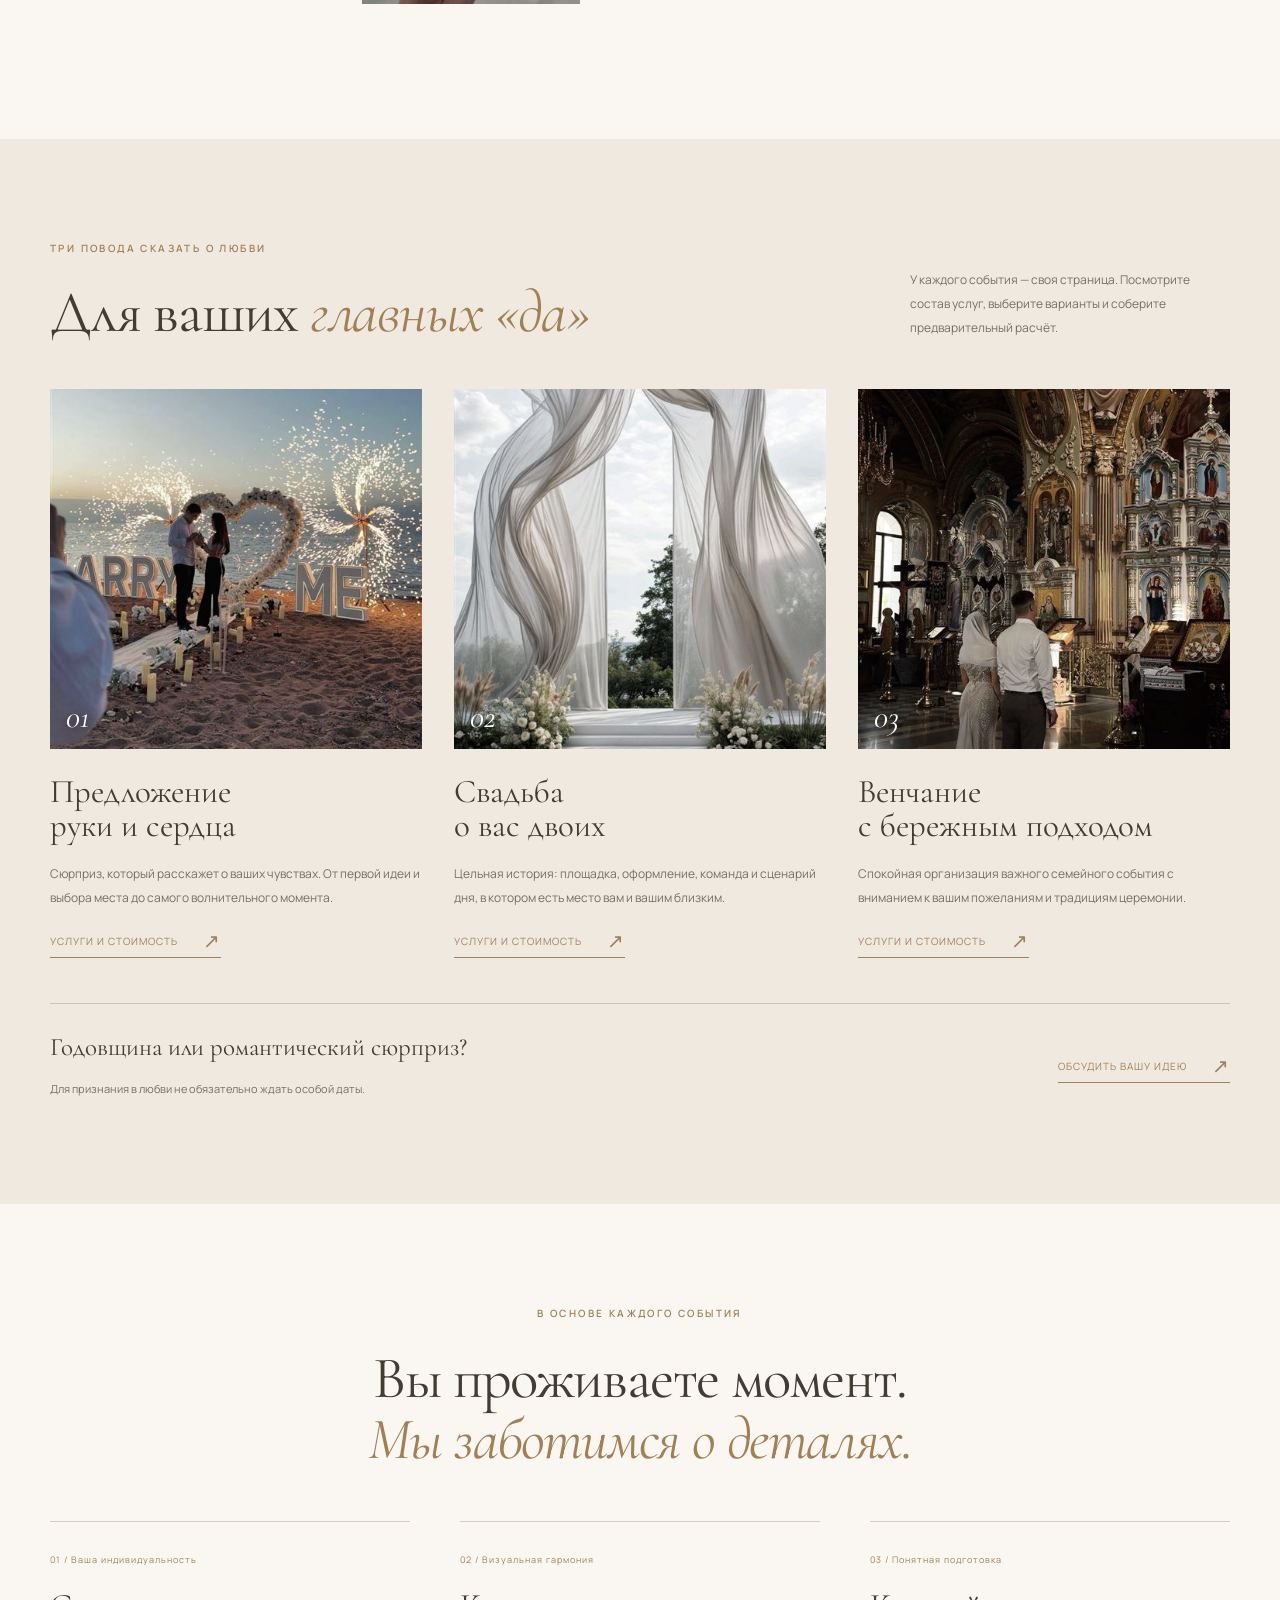
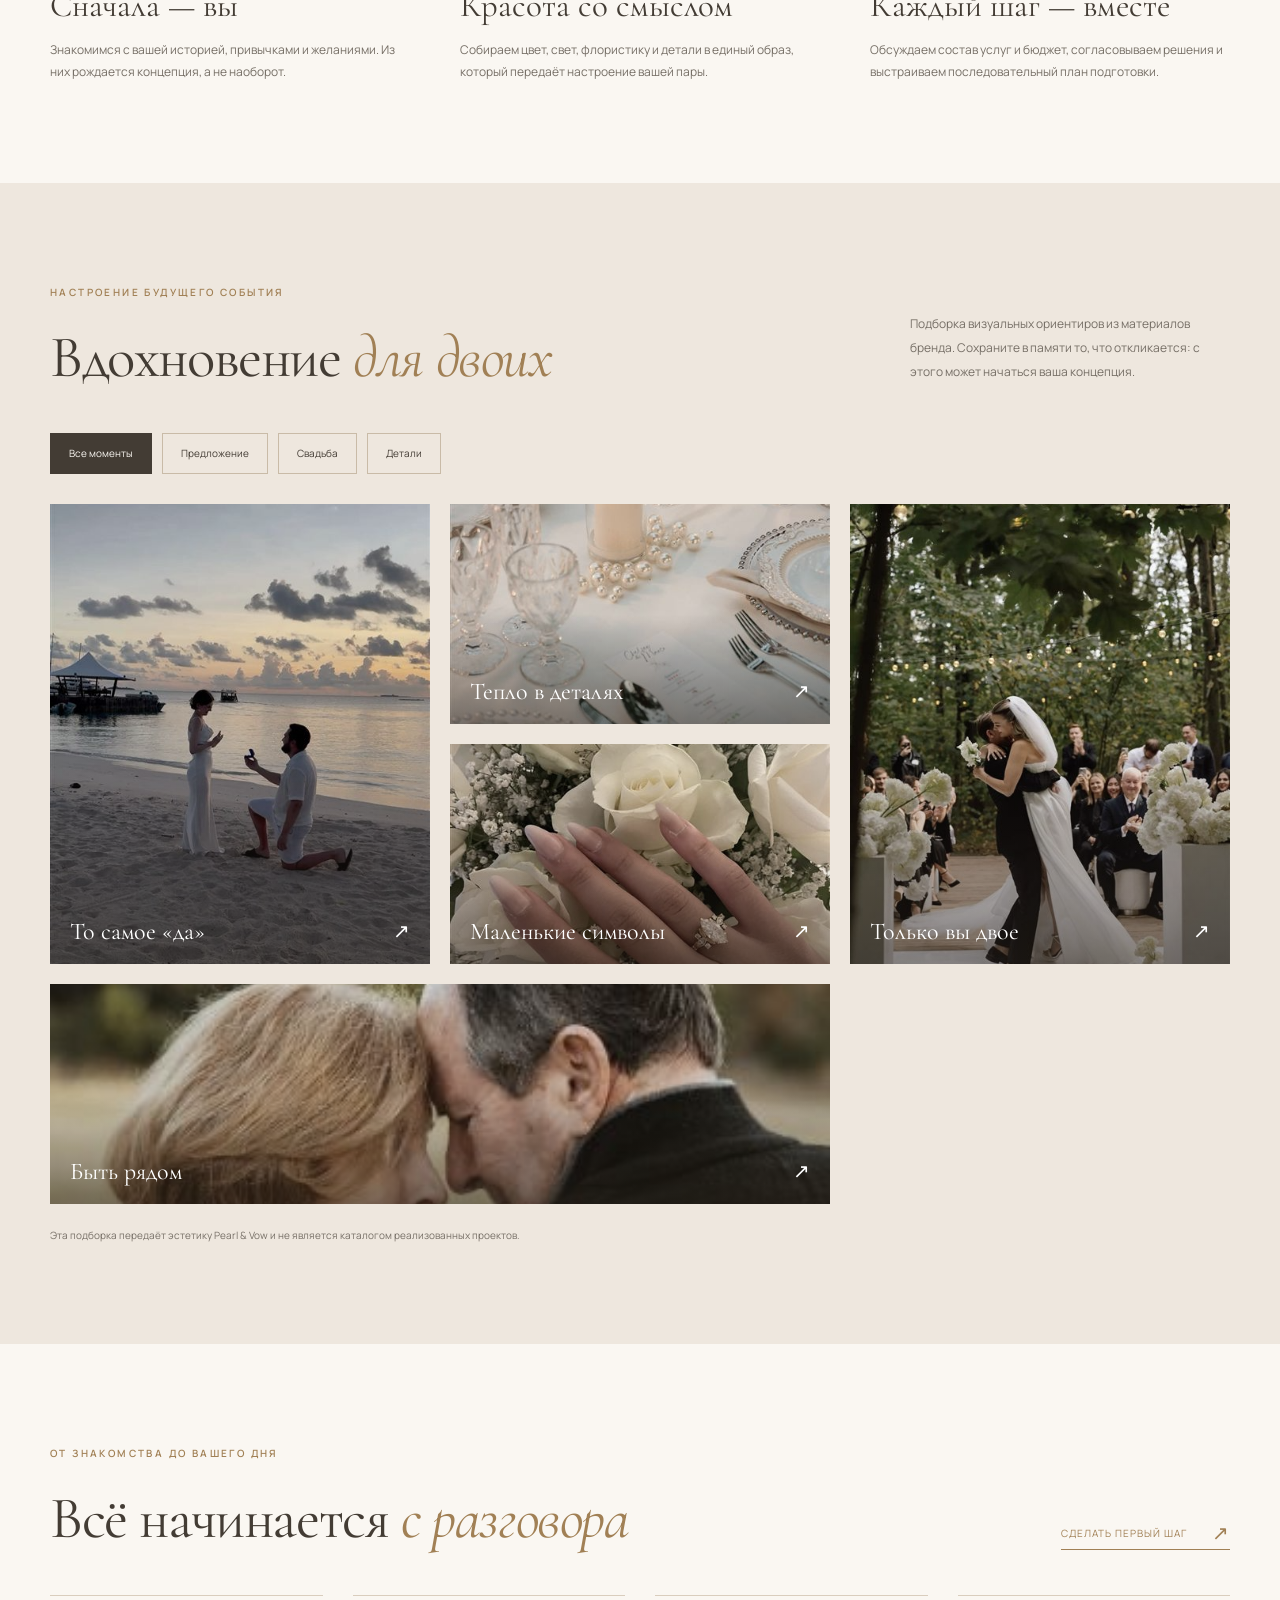
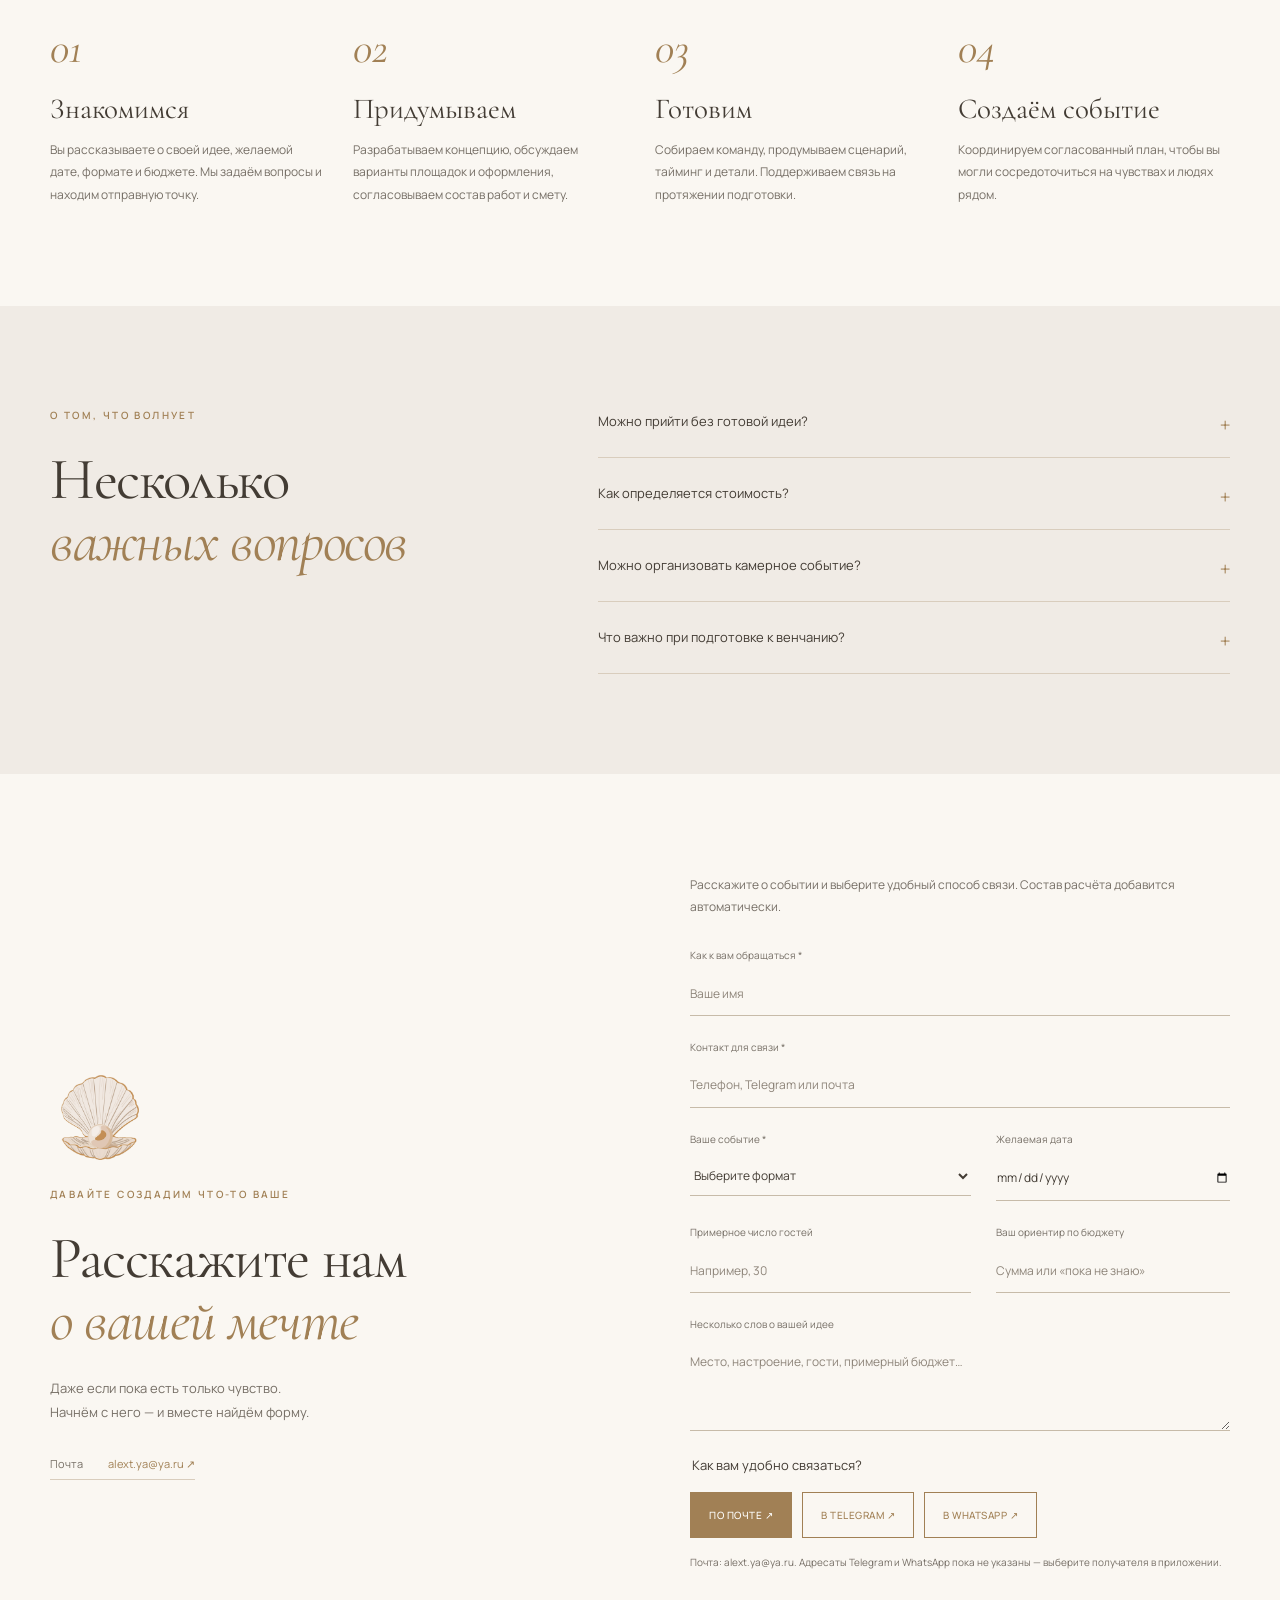
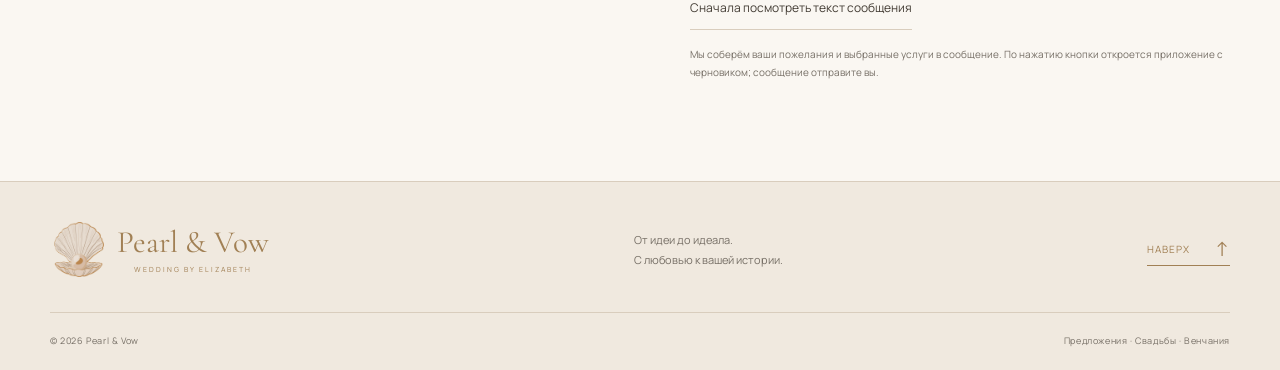
==== commit 94d65174: "partners" ====
--- a/index.html
+++ b/index.html
@@ -14,18 +14,34 @@
   <link rel="preconnect" href="https://fonts.googleapis.com">
   <link rel="preconnect" href="https://fonts.gstatic.com" crossorigin>
   <link href="https://fonts.googleapis.com/css2?family=Cormorant+Garamond:ital,wght@0,400;0,500;0,600;1,400;1,500&family=Manrope:wght@400;500;600&display=swap" rel="stylesheet">
-  <link rel="stylesheet" href="./styles.css">
+  <link rel="stylesheet" href="./styles.css?v=20261118-contractors1">
   <script src="./config.js" defer></script>
   <script src="./message-links.js" defer></script>
-  <script src="./script.js" defer></script>
+  <script src="./script.js?v=20261118-contractors1" defer></script>
+<!-- Yandex.Metrika counter -->
+<script type="text/javascript">
+    (function(m,e,t,r,i,k,a){
+        m[i]=m[i]||function(){(m[i].a=m[i].a||[]).push(arguments)};
+        m[i].l=1*new Date();
+        for (var j = 0; j < document.scripts.length; j++) {if (document.scripts[j].src === r) { return; }}
+        k=e.createElement(t),a=e.getElementsByTagName(t)[0],k.async=1,k.src=r,a.parentNode.insertBefore(k,a)
+    })(window, document,'script','https://mc.yandex.ru/metrika/tag.js?id=114304677', 'ym');
+
+    ym(114304677, 'init', {ssr:true, webvisor:true, clickmap:true, ecommerce:"dataLayer", referrer: document.referrer, url: location.href, accurateTrackBounce:true, trackLinks:true});
+</script>
+<!-- /Yandex.Metrika counter -->
 </head>
 <body>
+<!-- Yandex.Metrika noscript -->
+<noscript><div><img src="https://mc.yandex.ru/watch/114304677" style="position:absolute; left:-9999px;" alt="" /></div></noscript>
+<!-- /Yandex.Metrika noscript -->
+
   <a class="skip-link" href="#main">Перейти к содержимому</a>
   <header class="header" id="top">
     <div class="container nav-bar">
       <a class="brand" href="#top" aria-label="Pearl and Vow — на главную"><img src="./assets/optimized/logo.png" alt="" width="64" height="58"><span>Pearl &amp; Vow<small>Wedding by Elizabeth</small></span></a>
       <button class="menu-toggle" type="button" aria-expanded="false" aria-controls="navigation"><span></span><span></span><span class="sr-only">Меню</span></button>
-      <nav id="navigation" aria-label="Основная навигация"><a href="#about">Об агентстве</a><a href="#services">Услуги</a><a href="#inspiration">Вдохновение</a><a href="#steps">Этапы</a><a class="nav-cta" href="#contact">Обсудить событие <span aria-hidden="true">↗</span></a></nav>
+      <nav id="navigation" aria-label="Основная навигация"><a href="#about">Об агентстве</a><a href="#services">Услуги</a><a href="#inspiration">Вдохновение</a><a href="#steps">Этапы</a><a href="./contractors.html">Подрядчики</a><a class="nav-cta" href="#contact">Обсудить событие <span aria-hidden="true">↗</span></a></nav>
     </div>
   </header>
   <main id="main">
--- a/styles.css
+++ b/styles.css
@@ -28,3 +28,44 @@
 /* Contact channel handoff. */
 .channel-choice{border:0;padding:0;margin:0 0 15px;min-width:0}.channel-choice legend{font-size:13px;margin-bottom:15px}.channel-buttons{display:flex;gap:10px;flex-wrap:wrap}.channel-buttons .button{padding:14px 18px;font-size:10px;letter-spacing:.5px}.preview-message{border:0;border-bottom:1px solid var(--line);padding:10px 0;background:transparent;color:var(--ink);font-size:12px;cursor:pointer;min-height:44px}.dialog-actions{align-items:center}.dialog-actions .preview-message{margin-top:4px}.contact-links [hidden]{display:none}.form-note{overflow-wrap:anywhere}
 @media(max-width:600px){.channel-buttons{display:grid;grid-template-columns:1fr}.channel-buttons .button{min-height:50px;font-size:12px}.channel-choice legend{font-size:14px}.dialog-actions .preview-message{width:100%}}
+
+/* Keep the estimate usable on laptop screens and at browser zoom. */
+.calculator-layout,.option-grid,.option-card,.estimate-summary{min-width:0}
+.estimate-summary{max-height:calc(100dvh - 48px);overflow-y:auto;overscroll-behavior:contain;scrollbar-width:thin;scrollbar-gutter:stable}
+.estimate-summary h3{font-size:28px;line-height:1.12;margin-bottom:18px;overflow-wrap:anywhere}
+#estimate-items{max-height:clamp(100px,24dvh,220px);overflow-y:auto;overscroll-behavior:contain;scrollbar-width:thin}
+#estimate-items li>span:first-child{min-width:0;overflow-wrap:anywhere}
+.estimate-summary .estimate-exclusions{font-size:11px;line-height:1.7;margin-top:18px}
+.estimate-summary .button{font-size:10px;letter-spacing:.5px;min-height:46px}
+@media(min-width:901px) and (max-width:1440px){
+  .calculator-layout{grid-template-columns:minmax(0,1fr) 330px;gap:28px}
+  .option-grid{grid-template-columns:1fr;gap:20px}
+  .option-card{padding:24px 28px}
+  .option-top{margin-bottom:12px}
+  .option-card h3{margin-bottom:12px}
+  .option-card>p{margin-bottom:18px;max-width:640px}
+  .option-card select{font-size:14px}
+  .estimate-summary{padding:24px;top:24px}
+}
+@media(max-width:900px){
+  .calculator-layout{grid-template-columns:1fr;gap:25px}
+  .option-grid{grid-template-columns:1fr}
+  .estimate-summary{position:static;max-height:none;overflow:visible;scrollbar-gutter:auto}
+  #estimate-items{max-height:none;overflow:visible}
+}
+@media(max-height:760px) and (min-width:901px){
+  .estimate-summary{padding:20px;top:16px;max-height:calc(100dvh - 32px)}
+  .estimate-summary>.eyebrow{margin-bottom:10px}
+  .estimate-summary h3{font-size:26px;margin-bottom:14px}
+  #estimate-items{max-height:20dvh}
+  #estimate-items li{padding-block:10px}
+  .estimate-total{padding-top:14px;margin-top:14px}
+  .estimate-total output{font-size:38px}
+  .estimate-summary .estimate-count{margin-bottom:8px}
+}
+
+/* Contractor directory */
+.contractors-intro{padding-block:60px 35px}.contractors-intro h1{font-size:clamp(48px,5.8vw,80px);letter-spacing:-1.5px;max-width:1050px;margin-bottom:26px}.contractors-lead{max-width:650px;color:var(--muted);font-size:14px;line-height:1.9}.contractors-demo-note{max-width:920px;padding:18px 22px;border-left:2px solid var(--gold);background:var(--cream);color:var(--muted);font-size:12px;line-height:1.9;margin-top:28px}.contractors-demo-note strong{color:var(--ink)}.contractors-directory{padding-bottom:75px}.contractor-grid{display:grid;grid-template-columns:repeat(3,minmax(0,1fr));gap:24px}.contractor-card{padding:30px;border:1px solid var(--line);background:var(--paper);display:flex;flex-direction:column;min-width:0}.contractor-top{display:flex;align-items:center;justify-content:space-between;gap:14px;margin-bottom:30px}.contractor-monogram{display:flex;align-items:center;justify-content:center;width:58px;height:58px;flex-shrink:0;border:1px solid var(--line);border-radius:50%;font:25px var(--serif);color:var(--gold)}.contractor-status{font-size:10px;color:var(--muted);padding:5px 9px;border:1px solid var(--line);text-align:center}.contractor-card .eyebrow{font-size:10px;letter-spacing:1.5px;margin-bottom:15px}.contractor-card h2{font-size:36px;letter-spacing:-.6px;margin-bottom:12px;overflow-wrap:anywhere}.contractor-city{font-size:11px;color:var(--gold);margin-bottom:18px}.contractor-description{font-size:12px;line-height:1.9;color:var(--muted);flex:1}.contractor-contacts{list-style:none;padding:0;margin:10px 0 0}.contractor-contacts li{border-top:1px solid var(--line)}.contractor-contacts a{display:flex;align-items:center;min-height:46px;padding:10px 0;font-size:12px;overflow-wrap:anywhere;word-break:break-word}.contractor-contacts a:hover,.contractor-source a:hover{color:var(--gold)}.contractor-source{font-size:10px;color:var(--muted);margin:20px 0 0}.contractor-source a{text-decoration:underline;text-underline-offset:3px}.contractors-checked{font-size:11px;color:var(--muted);margin:25px 0 0}.contractors-contact{display:flex;justify-content:space-between;align-items:center;gap:40px;border-top:1px solid var(--line);padding-block:60px 80px}.contractors-contact p:not(.eyebrow){font-size:13px;color:var(--muted)}.contractors-page [hidden]{display:none}
+@media(min-width:851px) and (max-width:1150px){.nav-bar{gap:18px}.nav-bar nav{gap:14px;font-size:10px}.nav-bar .brand>span{font-size:27px}.nav-cta{margin-left:0}}
+@media(max-width:1050px){.contractor-grid{grid-template-columns:repeat(2,minmax(0,1fr))}.contractor-card{padding:25px}}
+@media(max-width:600px){.contractors-intro{padding-block:40px 28px}.contractors-intro h1{font-size:47px;letter-spacing:-1px}.contractors-lead{font-size:13px}.contractors-demo-note{padding:16px;font-size:12px}.contractor-grid{grid-template-columns:1fr;gap:20px}.contractor-card{padding:25px}.contractor-top{margin-bottom:24px}.contractor-card h2{font-size:35px}.contractor-contacts a{font-size:14px;min-height:48px}.contractors-directory{padding-bottom:45px}.contractors-contact{flex-direction:column;align-items:flex-start;padding-block:45px 60px;gap:20px}.contractors-contact .button{width:100%}.contractor-status,.contractor-source{font-size:11px}}
